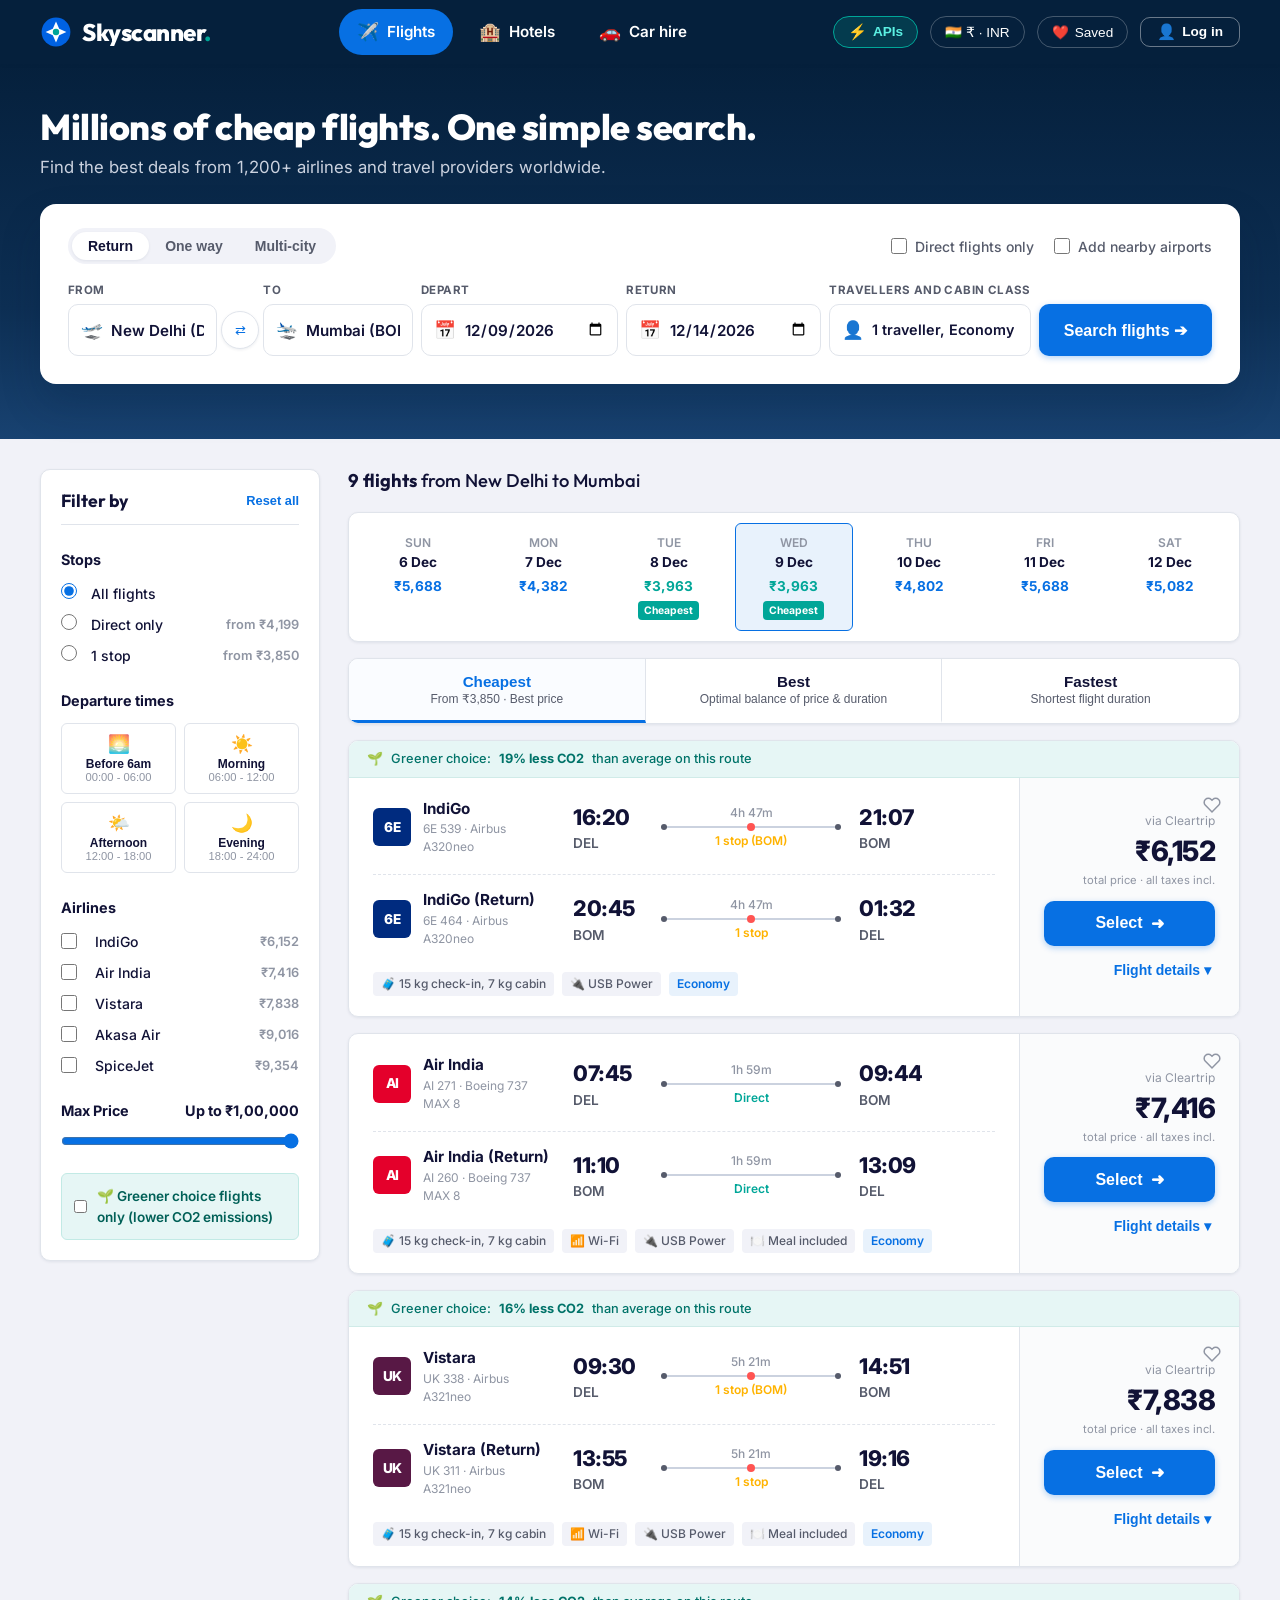
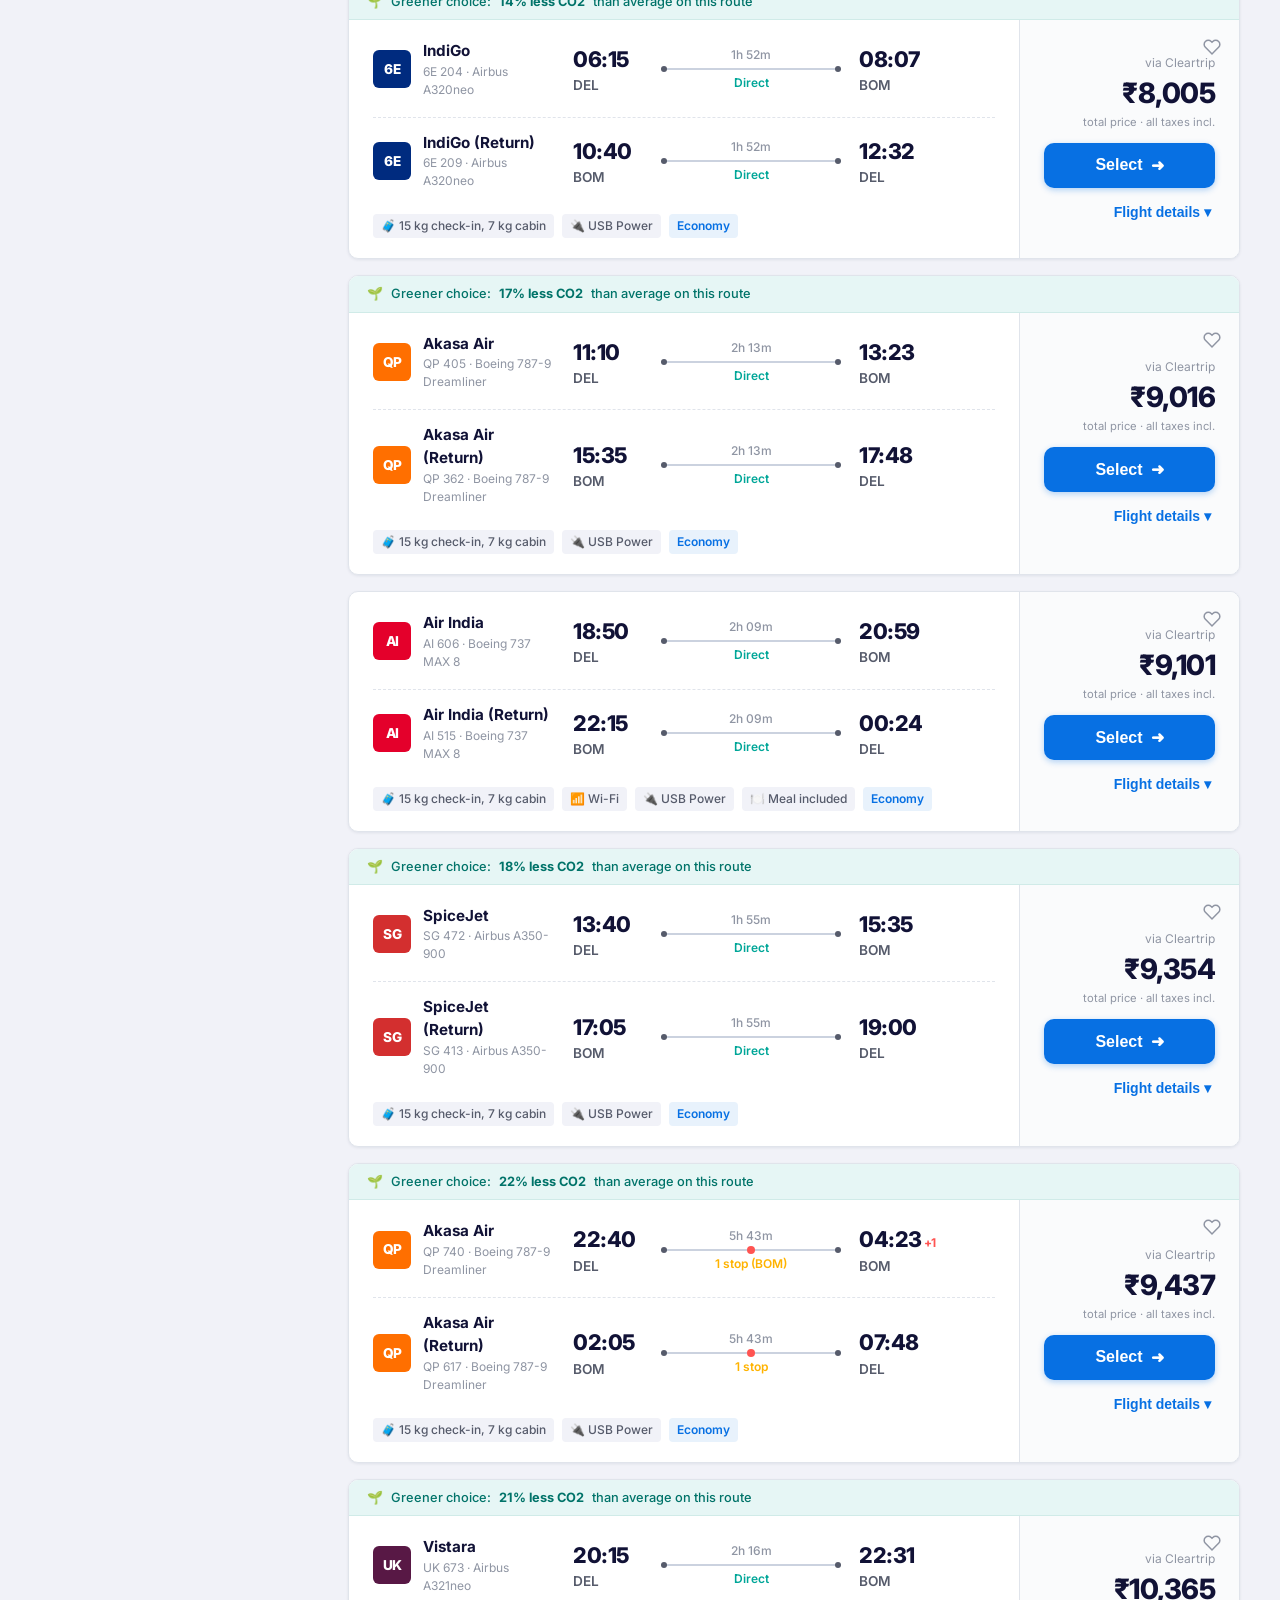
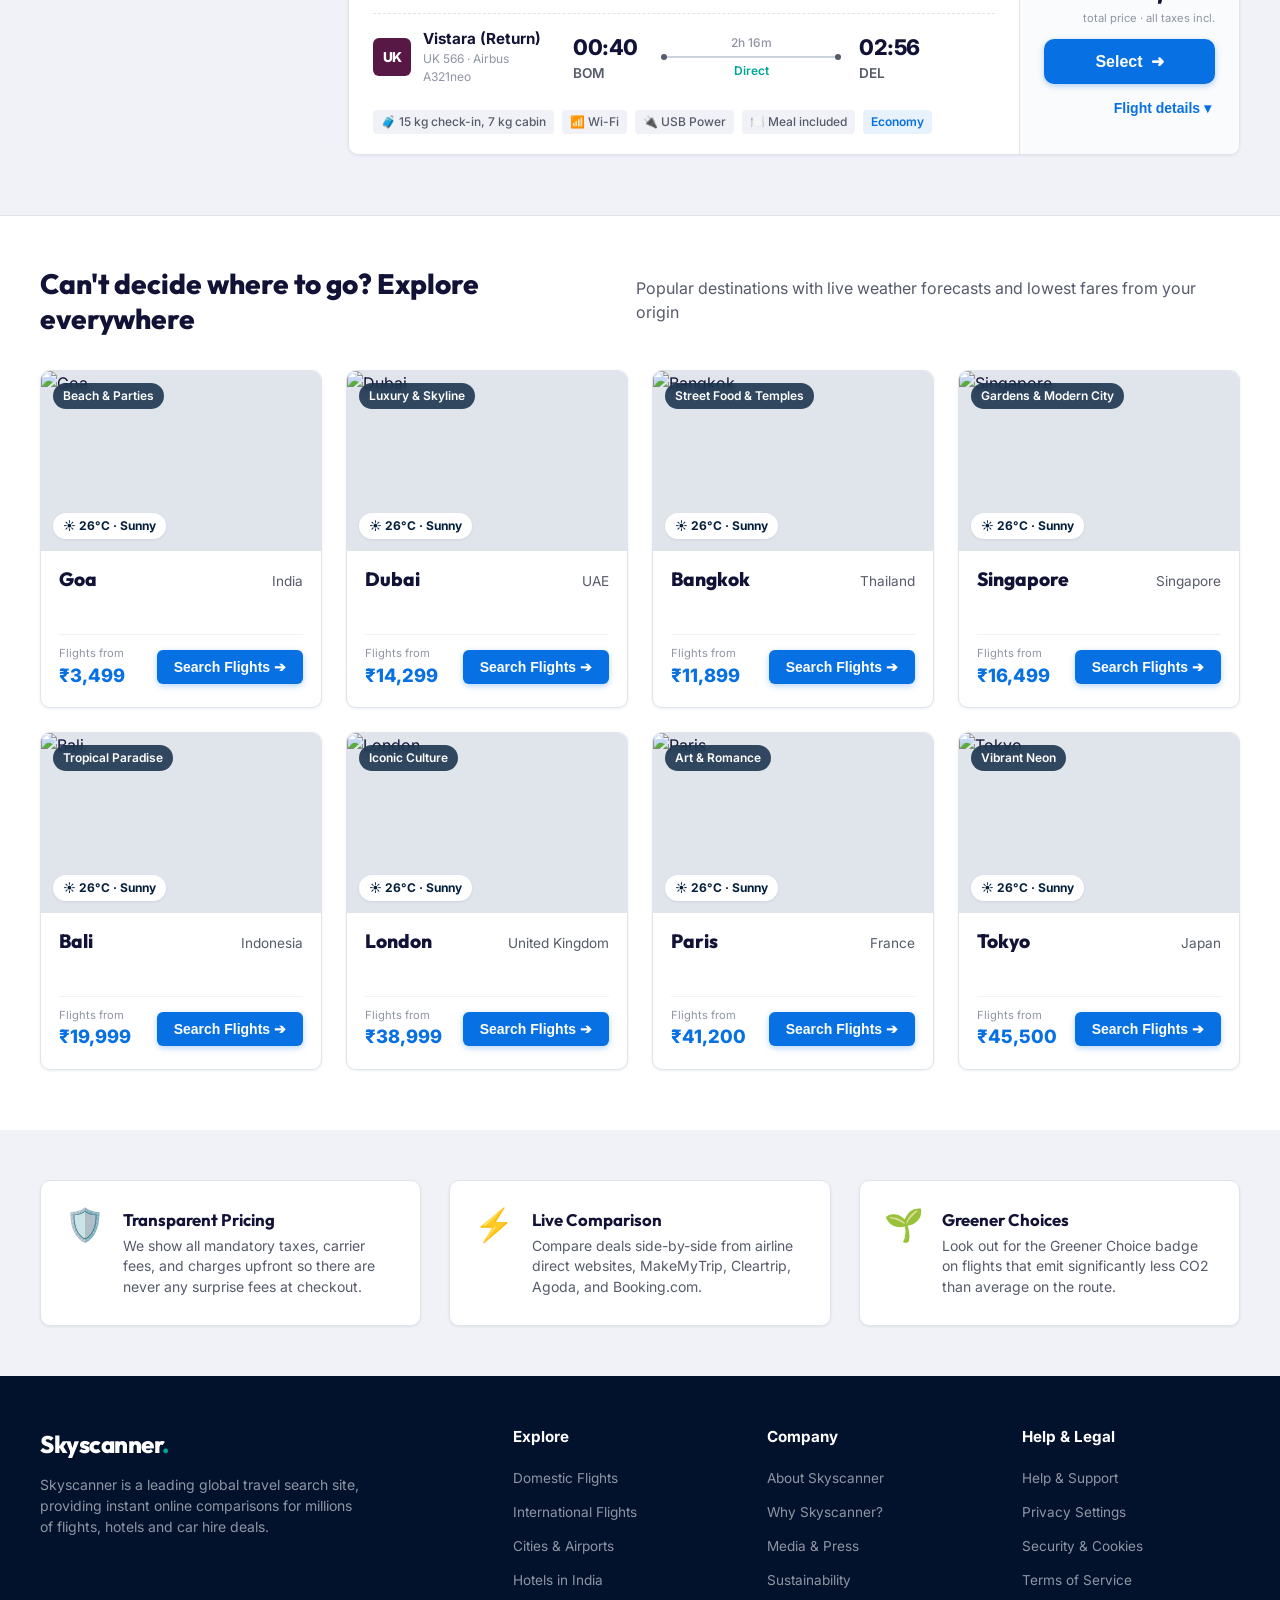
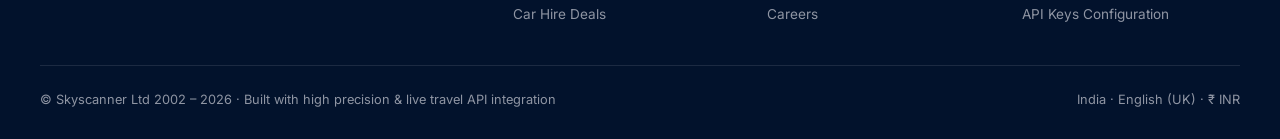
==== index.html @ c53902cb "feat(footer): add interactive Help & Support and information popups for all footer sections" ====
<!doctype html>
<html lang="en-GB" dir="ltr">

<head>
  <meta charset="utf-8" />
  <meta name="viewport" content="width=device-width, initial-scale=1, viewport-fit=cover" />
  <title>Flight Ticket Booking: Cheap Flights &amp; Air Tickets | Skyscanner</title>
  <meta name="description"
    content="Compare cheap flight booking from all major airlines and online travel agents, and find the cheapest air tickets to your favourite destinations." />

  <meta property="og:title" content="Flight Ticket Booking: Cheap Flights &amp; Air Tickets | Skyscanner" />
  <meta property="og:description"
    content="Compare cheap flight booking from all major airlines and online travel agents, and find the cheapest air tickets to your favourite destinations." />
  <meta property="og:type" content="website" />

  <!-- Google Fonts: Inter & Outfit -->
  <link rel="preconnect" href="https://fonts.googleapis.com" />
  <link rel="preconnect" href="https://fonts.gstatic.com" crossorigin />
  <link
    href="https://fonts.googleapis.com/css2?family=Inter:wght@300;400;500;600;700;800&family=Outfit:wght@500;600;700;800&display=swap"
    rel="stylesheet" />

  <!-- Stylesheets -->
  <link rel="stylesheet" href="styles/main.css" />
  <link rel="stylesheet" href="styles/navbar.css" />
  <link rel="stylesheet" href="styles/hero-search.css" />
  <link rel="stylesheet" href="styles/results.css" />
  <link rel="stylesheet" href="styles/filters.css" />
  <link rel="stylesheet" href="styles/hotels-cars.css" />
  <link rel="stylesheet" href="styles/explore.css" />
  <link rel="stylesheet" href="styles/modal.css" />
  <link rel="stylesheet" href="styles/responsive.css" />
</head>

<body>

  <!-- Top Global Loading Bar -->
  <div class="search-loading-bar" id="search-loading-bar"></div>

  <!-- Skyscanner Header / Navigation Bar -->
  <header class="sk-navbar">
    <div class="navbar-container">
      <div class="navbar-top-row">
        <!-- Logo -->
        <a href="#" class="brand-logo-link" id="brand-logo" aria-label="Skyscanner Homepage">
          <svg class="brand-icon-svg" viewBox="0 0 40 40">
            <circle cx="20" cy="20" r="18" fill="#0062E3" />
            <path d="M20 7L24 16L33 20L24 24L20 33L16 24L7 20L16 16Z" fill="#FFFFFF" />
            <circle cx="20" cy="20" r="4" fill="#00A698" />
          </svg>
          <span class="brand-text">Skyscanner<span>.</span></span>
        </a>

        <!-- Main Search Category Tabs -->
        <ul class="nav-tabs-list" role="tablist">
          <li>
            <a href="#flights" class="sk-nav-tab active" data-tab="flights" id="tab-flights" role="tab"
              aria-selected="true">
              <span class="nav-tab-icon">✈️</span>
              <span>Flights</span>
            </a>
          </li>
          <li>
            <a href="#hotels" class="sk-nav-tab" data-tab="hotels" id="tab-hotels" role="tab" aria-selected="false">
              <span class="nav-tab-icon">🏨</span>
              <span>Hotels</span>
            </a>
          </li>
          <li>
            <a href="#cars" class="sk-nav-tab" data-tab="cars" id="tab-cars" role="tab" aria-selected="false">
              <span class="nav-tab-icon">🚗</span>
              <span>Car hire</span>
            </a>
          </li>
        </ul>

        <!-- Right Action Controls -->
        <div class="navbar-actions">
          <!-- Essential Free API Settings Button -->
          <button class="nav-action-btn btn-api-pill" id="btn-api-settings"
            title="Manage Free Travel APIs & Live Flight Keys">
            <span class="api-btn-icon">⚡</span>
            <span class="api-btn-label">APIs</span>
          </button>

          <!-- Currency & Country Selector -->
          <button class="nav-action-btn" id="nav-currency-btn" title="Change country, currency, and language">
            <span class="curr-flag-symbol">🇮🇳 ₹</span>
            <span class="nav-curr-code"> · INR</span>
          </button>

          <!-- Saved Trips / Favourites -->
          <button class="nav-action-btn btn-saved-trips" id="btn-saved-trips" title="View saved flights and trips">
            <span>❤️</span>
            <span class="nav-saved-label">Saved</span>
            <span class="saved-badge" id="saved-count-badge" style="display: none;">0</span>
          </button>

          <!-- Log in -->
          <button class="nav-action-btn btn-nav-login" id="btn-login" title="User Login">
            <span class="nav-login-icon">👤</span>
            <span class="nav-login-label">Log in</span>
          </button>
        </div>
      </div>

      <!-- Mobile Category Navigation Subbar -->
      <nav class="navbar-mobile-subbar" id="navbar-mobile-subbar" aria-label="Mobile Navigation Categories">
        <ul class="nav-tabs-list mobile-tabs-list" role="tablist">
          <li>
            <a href="#flights" class="sk-nav-tab active" data-tab="flights" role="tab" aria-selected="true">
              <span class="nav-tab-icon">✈️</span>
              <span>Flights</span>
            </a>
          </li>
          <li>
            <a href="#hotels" class="sk-nav-tab" data-tab="hotels" role="tab" aria-selected="false">
              <span class="nav-tab-icon">🏨</span>
              <span>Hotels</span>
            </a>
          </li>
          <li>
            <a href="#cars" class="sk-nav-tab" data-tab="cars" role="tab" aria-selected="false">
              <span class="nav-tab-icon">🚗</span>
              <span>Car hire</span>
            </a>
          </li>
        </ul>
      </nav>
    </div>
  </header>

  <!-- Main Hero & Search Banner Section -->
  <section class="hero-banner-section">
    <div class="container">
      <div class="hero-header-content">
        <h1 class="hero-main-title">Millions of cheap flights. One simple search.</h1>
        <p class="hero-sub-title">Find the best deals from 1,200+ airlines and travel providers worldwide.</p>
      </div>

      <!-- Flights Search Widget -->
      <div class="search-widget-card" id="flight-search-container">
        <!-- Search Options Bar -->
        <div class="search-options-bar">
          <div class="trip-type-group" role="radiogroup">
            <button type="button" class="trip-type-btn active" data-trip="roundtrip" id="trip-roundtrip">Return</button>
            <button type="button" class="trip-type-btn" data-trip="oneway" id="trip-oneway">One way</button>
            <button type="button" class="trip-type-btn" data-trip="multicity" id="trip-multicity">Multi-city</button>
          </div>

          <div class="search-checkboxes-group">
            <label class="sk-checkbox-label">
              <input type="checkbox" id="filter-direct-only" />
              <span>Direct flights only</span>
            </label>
            <label class="sk-checkbox-label">
              <input type="checkbox" id="filter-nearby-airports" />
              <span>Add nearby airports</span>
            </label>
          </div>
        </div>

        <!-- Flight Search Form -->
        <form id="flight-search-form">
          <div class="search-inputs-grid">
            <!-- Origin Airport -->
            <div class="search-field-wrapper field-origin">
              <label class="field-label" for="flight-origin-input">From</label>
              <div class="field-input-box">
                <span class="field-icon">🛫</span>
                <input type="text" class="field-text-input" id="flight-origin-input"
                  placeholder="Country, city or airport" autocomplete="off" required />
              </div>
              <div class="autocomplete-dropdown" id="flight-origin-dropdown"></div>
            </div>

            <!-- Swap Airports Button -->
            <button type="button" class="btn-swap-airports" id="btn-swap-airports" title="Swap origin and destination" aria-label="Swap origin and destination">
              ⇄
            </button>

            <!-- Destination Airport -->
            <div class="search-field-wrapper field-dest">
              <label class="field-label" for="flight-dest-input">To</label>
              <div class="field-input-box">
                <span class="field-icon">🛬</span>
                <input type="text" class="field-text-input" id="flight-dest-input"
                  placeholder="Country, city or airport" autocomplete="off" required />
              </div>
              <div class="autocomplete-dropdown" id="flight-dest-dropdown"></div>
            </div>

            <!-- Depart Date -->
            <div class="search-field-wrapper field-depart">
              <label class="field-label" for="flight-depart-date">Depart</label>
              <div class="field-input-box">
                <span class="field-icon">📅</span>
                <input type="date" class="field-text-input" id="flight-depart-date" required />
              </div>
            </div>

            <!-- Return Date -->
            <div class="search-field-wrapper field-return" id="return-date-container">
              <label class="field-label" for="flight-return-date">Return</label>
              <div class="field-input-box">
                <span class="field-icon">📅</span>
                <input type="date" class="field-text-input" id="flight-return-date" />
              </div>
            </div>

            <!-- Travellers & Cabin Class -->
            <div class="search-field-wrapper field-travellers">
              <label class="field-label">Travellers and cabin class</label>
              <div class="field-input-box travellers-trigger-box" id="travellers-trigger">
                <span class="field-icon">👤</span>
                <span class="travellers-summary-text" id="travellers-summary">1 adult, Economy</span>
              </div>

              <!-- Travellers Backdrop for Mobile -->
              <div class="travellers-backdrop" id="travellers-backdrop"></div>

              <!-- Travellers Popover Dropdown -->
              <div class="travellers-popover" id="travellers-popover">
                <div class="popover-stepper-row">
                  <div class="stepper-label-col">
                    <span class="stepper-title">Adults</span>
                    <span class="stepper-subtitle">16+ years</span>
                  </div>
                  <div class="stepper-controls">
                    <button type="button" class="btn-stepper" id="btn-adults-minus">-</button>
                    <span class="stepper-value" id="adults-count">1</span>
                    <button type="button" class="btn-stepper" id="btn-adults-plus">+</button>
                  </div>
                </div>

                <div class="popover-stepper-row">
                  <div class="stepper-label-col">
                    <span class="stepper-title">Children</span>
                    <span class="stepper-subtitle">0 to 15 years</span>
                  </div>
                  <div class="stepper-controls">
                    <button type="button" class="btn-stepper" id="btn-children-minus">-</button>
                    <span class="stepper-value" id="children-count">0</span>
                    <button type="button" class="btn-stepper" id="btn-children-plus">+</button>
                  </div>
                </div>

                <div class="popover-cabin-classes">
                  <div class="cabin-classes-title">Cabin Class</div>
                  <div class="cabin-class-pills-list">
                    <div class="cabin-class-pill active" data-class="Economy">Economy</div>
                    <div class="cabin-class-pill" data-class="Premium Economy">Prem Economy</div>
                    <div class="cabin-class-pill" data-class="Business">Business</div>
                    <div class="cabin-class-pill" data-class="First Class">First Class</div>
                  </div>
                </div>

                <button type="button" class="btn btn-primary btn-sm" id="btn-done-travellers"
                  style="width: 100%;">Done</button>
              </div>
            </div>

            <!-- Primary Search Button -->
            <button type="submit" class="btn btn-primary btn-search-flights" id="btn-search-flights">
              Search flights ➔
            </button>
          </div>
        </form>
      </div>
    </div>
  </section>

  <!-- FLIGHTS TAB VIEW -->
  <main id="flights-tab-view" class="results-section">
    <div class="container">
      <div class="results-layout-grid">

        <!-- Mobile Filters Backdrop Overlay -->
        <div class="filters-backdrop" id="filters-backdrop"></div>

        <!-- Left Filter Sidebar / Mobile Drawer -->
        <aside class="filters-sidebar" id="filters-sidebar">
          <div class="filters-header-row">
            <h3 class="filters-main-title">Filter by</h3>
            <div class="filters-header-actions">
              <button type="button" class="btn-clear-filters" id="btn-clear-filters">Reset all</button>
              <button type="button" class="btn-close-filters-mobile" id="btn-close-filters-mobile" aria-label="Close filters">✕</button>
            </div>
          </div>

          <!-- Stops Filter -->
          <div class="filter-group">
            <div class="filter-group-title">Stops</div>
            <div class="filter-options-list">
              <label class="filter-radio-label">
                <div>
                  <input type="radio" name="filter-stops" value="all" checked />
                  <span>All flights</span>
                </div>
              </label>
              <label class="filter-radio-label">
                <div>
                  <input type="radio" name="filter-stops" value="direct" />
                  <span>Direct only</span>
                </div>
                <span class="filter-price-from" id="filter-direct-min-price">from ₹4,199</span>
              </label>
              <label class="filter-radio-label">
                <div>
                  <input type="radio" name="filter-stops" value="1stop" />
                  <span>1 stop</span>
                </div>
                <span class="filter-price-from">from ₹3,850</span>
              </label>
            </div>
          </div>

          <!-- Departure Times Filter -->
          <div class="filter-group">
            <div class="filter-group-title">Departure times</div>
            <div class="time-slots-grid">
              <button type="button" class="time-slot-btn" data-slot="early">
                <span class="slot-icon">🌅</span>
                <span class="slot-label">Before 6am</span>
                <span class="slot-time">00:00 - 06:00</span>
              </button>
              <button type="button" class="time-slot-btn" data-slot="morning">
                <span class="slot-icon">☀️</span>
                <span class="slot-label">Morning</span>
                <span class="slot-time">06:00 - 12:00</span>
              </button>
              <button type="button" class="time-slot-btn" data-slot="afternoon">
                <span class="slot-icon">🌤️</span>
                <span class="slot-label">Afternoon</span>
                <span class="slot-time">12:00 - 18:00</span>
              </button>
              <button type="button" class="time-slot-btn" data-slot="evening">
                <span class="slot-icon">🌙</span>
                <span class="slot-label">Evening</span>
                <span class="slot-time">18:00 - 24:00</span>
              </button>
            </div>
          </div>

          <!-- Airlines Filter -->
          <div class="filter-group">
            <div class="filter-group-title">Airlines</div>
            <div class="filter-options-list" id="airline-filters-list">
              <!-- Dynamically populated -->
            </div>
          </div>

          <!-- Price Range Slider Filter -->
          <div class="filter-group">
            <div class="filter-group-title">
              <span>Max Price</span>
              <span id="price-slider-display">Up to ₹1,00,000</span>
            </div>
            <div class="slider-container">
              <input type="range" class="sk-slider" id="price-range-slider" min="2000" max="100000" step="500"
                value="100000" />
            </div>
          </div>

          <!-- Greener Flights Toggle -->
          <div class="filter-group">
            <div class="eco-filter-card">
              <label>
                <input type="checkbox" id="filter-greener" />
                <span>🌱 Greener choice flights only (lower CO2 emissions)</span>
              </label>
            </div>
          </div>

          <!-- Mobile Drawer Apply Footer -->
          <div class="filters-mobile-footer">
            <button type="button" class="btn btn-primary btn-apply-filters-mobile" id="btn-apply-filters-mobile">Apply Filters</button>
          </div>
        </aside>

        <!-- Right Results Column -->
        <section class="results-main-col">
          <!-- Count, Sector Title & Mobile Filter Trigger -->
          <div class="results-summary-row">
            <h2 class="results-count-title" id="results-count-title">Loading flights...</h2>
            <button type="button" class="btn-mobile-filters-trigger" id="btn-mobile-filters" aria-label="Open filter options">
              <span class="filter-trigger-icon">🎛️</span>
              <span>Filters</span>
              <span class="active-filter-badge" id="active-filter-badge" style="display: none;">0</span>
            </button>
          </div>

          <!-- 7-Day Price Calendar Scrubber Bar -->
          <div class="price-calendar-strip" id="price-calendar-strip">
            <!-- Dynamically populated -->
          </div>

          <!-- Sort Tabs Bar -->
          <div class="sort-tabs-bar" role="tablist">
            <button type="button" class="sort-tab-btn active" data-sort="cheapest" id="sort-cheapest">
              <span class="sort-title">Cheapest</span>
              <span class="sort-subtitle">From ₹3,850 · Best price</span>
            </button>
            <button type="button" class="sort-tab-btn" data-sort="best" id="sort-best">
              <span class="sort-title">Best</span>
              <span class="sort-subtitle">Optimal balance of price & duration</span>
            </button>
            <button type="button" class="sort-tab-btn" data-sort="fastest" id="sort-fastest">
              <span class="sort-title">Fastest</span>
              <span class="sort-subtitle">Shortest flight duration</span>
            </button>
          </div>

          <!-- Flight Results List -->
          <div class="flight-results-list" id="flight-results-list">
            <!-- Flight cards rendered by JS -->
          </div>
        </section>

      </div>
    </div>
  </main>

  <!-- HOTELS TAB VIEW (Hidden by default) -->
  <section id="hotels-tab-view" class="hotels-view-container container" style="display: none;">
    <div id="hotels-results-container">
      <!-- Populated by JS -->
    </div>
  </section>

  <!-- CAR HIRE TAB VIEW (Hidden by default) -->
  <section id="cars-tab-view" class="cars-view-container container" style="display: none;">
    <div id="cars-results-container">
      <!-- Populated by JS -->
    </div>
  </section>

  <!-- "Explore Everywhere" / Popular Destinations Section -->
  <section class="explore-section" id="explore-section">
    <div class="container">
      <div class="explore-header-row">
        <h2 class="explore-title">Can't decide where to go? Explore everywhere</h2>
        <p class="explore-subtitle">Popular destinations with live weather forecasts and lowest fares from your origin
        </p>
      </div>
      <div class="explore-destinations-grid" id="explore-destinations-grid">
        <!-- Rendered with live Open-Meteo weather by JS -->
      </div>
    </div>
  </section>

  <!-- Trust Badges & Features Section -->
  <section class="features-section">
    <div class="container">
      <div class="features-grid">
        <div class="feature-box">
          <div class="feature-icon-wrapper">🛡️</div>
          <div class="feature-content">
            <h4>Transparent Pricing</h4>
            <p>We show all mandatory taxes, carrier fees, and charges upfront so there are never any surprise fees at
              checkout.</p>
          </div>
        </div>
        <div class="feature-box">
          <div class="feature-icon-wrapper">⚡</div>
          <div class="feature-content">
            <h4>Live Comparison</h4>
            <p>Compare deals side-by-side from airline direct websites, MakeMyTrip, Cleartrip, Agoda, and Booking.com.
            </p>
          </div>
        </div>
        <div class="feature-box">
          <div class="feature-icon-wrapper">🌱</div>
          <div class="feature-content">
            <h4>Greener Choices</h4>
            <p>Look out for the Greener Choice badge on flights that emit significantly less CO2 than average on the
              route.</p>
          </div>
        </div>
      </div>
    </div>
  </section>

  <!-- Site Footer -->
  <footer class="sk-footer">
    <div class="container">
      <div class="footer-top-grid">
        <div class="footer-brand-col">
          <div class="brand-text">Skyscanner<span>.</span></div>
          <p>Skyscanner is a leading global travel search site, providing instant online comparisons for millions of
            flights, hotels and car hire deals.</p>
        </div>
        <div>
          <div class="footer-col-title">Explore</div>
          <ul class="footer-links-list">
            <li><a href="#" class="footer-info-link" data-topic="domestic-flights">Domestic Flights</a></li>
            <li><a href="#" class="footer-info-link" data-topic="international-flights">International Flights</a></li>
            <li><a href="#" class="footer-info-link" data-topic="cities-airports">Cities &amp; Airports</a></li>
            <li><a href="#" class="footer-info-link" data-topic="hotels-india" id="footer-hotels-link">Hotels in India</a></li>
            <li><a href="#" class="footer-info-link" data-topic="car-hire-deals" id="footer-cars-link">Car Hire Deals</a></li>
          </ul>
        </div>
        <div>
          <div class="footer-col-title">Company</div>
          <ul class="footer-links-list">
            <li><a href="#" class="footer-info-link" data-topic="about">About Skyscanner</a></li>
            <li><a href="#" class="footer-info-link" data-topic="why-skyscanner">Why Skyscanner?</a></li>
            <li><a href="#" class="footer-info-link" data-topic="media-press">Media &amp; Press</a></li>
            <li><a href="#" class="footer-info-link" data-topic="sustainability">Sustainability</a></li>
            <li><a href="#" class="footer-info-link" data-topic="careers">Careers</a></li>
          </ul>
        </div>
        <div>
          <div class="footer-col-title">Help &amp; Legal</div>
          <ul class="footer-links-list">
            <li><a href="#" class="footer-info-link" data-topic="help-support">Help &amp; Support</a></li>
            <li><a href="#" class="footer-info-link" data-topic="privacy-settings">Privacy Settings</a></li>
            <li><a href="#" class="footer-info-link" data-topic="security-cookies">Security &amp; Cookies</a></li>
            <li><a href="#" class="footer-info-link" data-topic="terms-of-service">Terms of Service</a></li>
            <li><a href="#" id="footer-api-link">API Keys Configuration</a></li>
          </ul>
        </div>
      </div>

      <div class="footer-bottom-row">
        <div>© Skyscanner Ltd 2002 – 2026 · Built with high precision &amp; live travel API integration</div>
        <div>India · English (UK) · ₹ INR</div>
      </div>
    </div>
  </footer>

  <!-- MODAL 1: Booking & Deal Modal -->
  <div class="sk-modal-overlay" id="booking-modal" role="dialog" aria-modal="true">
    <div class="sk-modal-box">
      <div class="modal-header-bar">
        <h2 class="modal-title" id="booking-modal-title">Select Travel Provider &amp; Book</h2>
        <button type="button" class="btn-modal-close" id="btn-close-booking-modal" aria-label="Close modal">×</button>
      </div>
      <div class="modal-scroll-body" id="booking-modal-body">
        <!-- Rendered dynamically by JS -->
      </div>
    </div>
  </div>

  <!-- MODAL 4: Hotel Reservation & Room Selection Modal -->
  <div class="sk-modal-overlay" id="hotel-booking-modal" role="dialog" aria-modal="true">
    <div class="sk-modal-box" style="max-width: 720px;">
      <div class="modal-header-bar">
        <h2 class="modal-title" id="hotel-modal-title">Select Room &amp; Book Hotel</h2>
        <button type="button" class="btn-modal-close" id="btn-close-hotel-modal" aria-label="Close hotel modal">×</button>
      </div>
      <div class="modal-scroll-body" id="hotel-modal-body">
        <!-- Rendered dynamically by JS -->
      </div>
    </div>
  </div>

  <!-- MODAL 5: Car Rental & Protection Modal -->
  <div class="sk-modal-overlay" id="car-booking-modal" role="dialog" aria-modal="true">
    <div class="sk-modal-box" style="max-width: 720px;">
      <div class="modal-header-bar">
        <h2 class="modal-title" id="car-modal-title">Select Protection &amp; Reserve Car</h2>
        <button type="button" class="btn-modal-close" id="btn-close-car-modal" aria-label="Close car modal">×</button>
      </div>
      <div class="modal-scroll-body" id="car-modal-body">
        <!-- Rendered dynamically by JS -->
      </div>
    </div>
  </div>

  <!-- MODAL 2: Currency & Country Switcher -->
  <div class="sk-modal-overlay" id="currency-modal" role="dialog" aria-modal="true">
    <div class="sk-modal-box">
      <div class="modal-header-bar">
        <h2 class="modal-title">Regional Settings &amp; Currency</h2>
        <button type="button" class="btn-modal-close" id="btn-close-currency-modal" aria-label="Close modal">×</button>
      </div>
      <div class="modal-scroll-body">
        <p class="modal-subtext">Prices will be converted in real-time using live free currency exchange rates.</p>
        <div class="currency-options-grid" id="currency-options-list">
          <!-- Populated by JS -->
        </div>
      </div>
    </div>
  </div>

  <!-- MODAL 3: Essential Free Travel APIs & Key Manager -->
  <div class="sk-modal-overlay" id="api-settings-modal" role="dialog" aria-modal="true">
    <div class="sk-modal-box" style="max-width: 760px;">
      <div class="modal-header-bar">
        <h2 class="modal-title">Essential Free Travel APIs &amp; Integrations</h2>
        <button type="button" class="btn-modal-close" id="btn-close-api-modal"
          onclick="document.getElementById('api-settings-modal').classList.remove('active')"
          aria-label="Close modal">×</button>
      </div>
      <div class="modal-scroll-body" id="api-settings-body">
        <!-- Populated by JS -->
      </div>
    </div>
  </div>

  <!-- MODAL 6: Footer Information & Help Center Modal -->
  <div class="sk-modal-overlay" id="info-modal" role="dialog" aria-modal="true">
    <div class="sk-modal-box" style="max-width: 820px;">
      <div class="modal-header-bar">
        <h2 class="modal-title" id="info-modal-title">Help &amp; Support Centre</h2>
        <button type="button" class="btn-modal-close" id="btn-close-info-modal" aria-label="Close modal">×</button>
      </div>
      <div class="modal-scroll-body" id="info-modal-body">
        <!-- Rendered dynamically by JS -->
      </div>
    </div>
  </div>

  <!-- FLIGHT SEARCH LOADING SCREEN OVERLAY -->
  <div class="flight-search-loading-overlay" id="flight-search-loading-overlay" aria-live="polite" role="dialog"
    aria-modal="true" aria-label="Searching flights">
    <div class="loading-screen-card">

      <!-- Top Route Display with Pulsing Radar -->
      <div class="loading-route-display">
        <div class="loading-airport origin">
          <div class="airport-pulse-ring"></div>
          <span class="loading-airport-code" id="load-origin-code">DEL</span>
          <span class="loading-airport-city" id="load-origin-city">New Delhi</span>
        </div>

        <div class="loading-flight-path">
          <div class="flight-path-line">
            <div class="flight-path-trail" id="load-path-trail"></div>
          </div>
          <div class="loading-plane-icon" id="loading-plane-icon">
            <svg viewBox="0 0 24 24" fill="currentColor">
              <path
                d="M21 16v-2l-8-5V3.5c0-.83-.67-1.5-1.5-1.5S10 2.67 10 3.5V9l-8 5v2l8-2.5V19l-2 1.5V22l3.5-1 3.5 1v-1.5L13 19v-5.5l8 2.5z" />
            </svg>
          </div>
        </div>

        <div class="loading-airport destination">
          <div class="airport-pulse-ring"></div>
          <span class="loading-airport-code" id="load-dest-code">BOM</span>
          <span class="loading-airport-city" id="load-dest-city">Mumbai</span>
        </div>
      </div>

      <!-- Trip Info Pill -->
      <div class="loading-trip-info">
        <span>📅 <strong id="load-date-text">Selected Dates</strong></span>
        <span class="trip-info-sep">•</span>
        <span>👤 <strong id="load-travellers-text">1 traveller, Economy</strong></span>
      </div>

      <!-- Animated Progress Track -->
      <div class="loading-progress-wrapper">
        <div class="loading-progress-track">
          <div class="loading-progress-fill" id="load-progress-bar"></div>
        </div>
        <div class="loading-progress-meta">
          <span class="loading-status-text" id="load-status-text">Searching 1,200+ airlines &amp; travel sites...</span>
          <span class="loading-percent-number" id="load-percent-text">15%</span>
        </div>
      </div>

      <!-- Live Airline Partners Ticker -->
      <div class="loading-partners-ticker">
        <span class="ticker-label">Scanning live fares from</span>
        <div class="ticker-badges-list">
          <span class="partner-badge">IndiGo</span>
          <span class="partner-badge">Air India</span>
          <span class="partner-badge">Vistara</span>
          <span class="partner-badge">Emirates</span>
          <span class="partner-badge">Akasa Air</span>
          <span class="partner-badge">SpiceJet</span>
        </div>
      </div>

    </div>
  </div>

  <!-- Main JavaScript Application Modules -->
  <script type="module" src="js/app.js"></script>
</body>

</html>
---- styles/main.css ----
/* ========================================================
   SKYSCANNER DESIGN SYSTEM - MAIN CORE STYLES
   ======================================================== */

@import url('https://fonts.googleapis.com/css2?family=Inter:wght@300;400;500;600;700;800&family=Outfit:wght@500;600;700;800&display=swap');

:root {
  /* Brand Colors */
  --sk-navy-deep: #02122c;
  --sk-navy-main: #05203C;
  --sk-navy-light: #0d2f54;
  --sk-blue-primary: #0770E3;
  --sk-blue-hover: #0056b3;
  --sk-blue-light: #e8f2fc;
  --sk-coral-deal: #FF5452;
  --sk-green-eco: #00A698;
  --sk-green-light: #e6f6f5;
  --sk-yellow-warning: #FFB300;

  /* Neutral Surface Palette */
  --sk-bg-body: #F1F2F8;
  --sk-card-bg: #FFFFFF;
  --sk-card-hover: #FAFBFC;
  --sk-border-subtle: #E0E4EB;
  --sk-border-focus: #0770E3;
  --sk-text-primary: #111236;
  --sk-text-secondary: #565B6B;
  --sk-text-muted: #8F95A3;
  --sk-text-white: #FFFFFF;

  /* Shadows */
  --shadow-sm: 0 1px 3px rgba(5, 32, 60, 0.08);
  --shadow-md: 0 4px 12px rgba(5, 32, 60, 0.08), 0 1px 3px rgba(5, 32, 60, 0.04);
  --shadow-lg: 0 10px 25px rgba(5, 32, 60, 0.12), 0 4px 10px rgba(5, 32, 60, 0.06);
  --shadow-xl: 0 20px 40px rgba(5, 32, 60, 0.2);

  /* Radius */
  --radius-sm: 6px;
  --radius-md: 10px;
  --radius-lg: 16px;
  --radius-full: 9999px;

  /* Transitions */
  --transition-fast: 0.15s ease;
  --transition-normal: 0.25s cubic-bezier(0.16, 1, 0.3, 1);
}

/* Reset */
*, *::before, *::after {
  box-sizing: border-box;
  margin: 0;
  padding: 0;
}

html {
  font-size: 16px;
  scroll-behavior: smooth;
  overflow-x: hidden;
  width: 100%;
}

body {
  font-family: 'Inter', -apple-system, BlinkMacSystemFont, "Segoe UI", Roboto, sans-serif;
  background-color: var(--sk-bg-body);
  color: var(--sk-text-primary);
  line-height: 1.5;
  min-height: 100vh;
  width: 100%;
  overflow-x: hidden;
  -webkit-font-smoothing: antialiased;
}

img, svg, video {
  max-width: 100%;
  height: auto;
}

/* Typography Headings */
h1, h2, h3, h4, h5, h6 {
  font-family: 'Outfit', 'Inter', sans-serif;
  color: var(--sk-text-primary);
  font-weight: 700;
  line-height: 1.25;
}

a {
  color: var(--sk-blue-primary);
  text-decoration: none;
  transition: color var(--transition-fast);
}

a:hover {
  text-decoration: underline;
}

/* Button Component System */
.btn {
  display: inline-flex;
  align-items: center;
  justify-content: center;
  gap: 8px;
  padding: 12px 24px;
  font-size: 1rem;
  font-weight: 600;
  border-radius: var(--radius-md);
  border: 1px solid transparent;
  cursor: pointer;
  transition: all var(--transition-fast);
  text-align: center;
  user-select: none;
}

.btn-primary {
  background-color: var(--sk-blue-primary);
  color: #fff;
  box-shadow: 0 2px 6px rgba(7, 112, 227, 0.3);
}

.btn-primary:hover {
  background-color: var(--sk-blue-hover);
  box-shadow: 0 4px 12px rgba(7, 112, 227, 0.4);
  transform: translateY(-1px);
}

.btn-primary:active {
  transform: translateY(0);
}

.btn-secondary {
  background-color: #fff;
  color: var(--sk-navy-main);
  border: 1px solid var(--sk-border-subtle);
}

.btn-secondary:hover {
  background-color: #F8F9FC;
  border-color: #CBD2DF;
}

.btn-sm {
  padding: 8px 16px;
  font-size: 0.875rem;
  border-radius: var(--radius-sm);
}

.btn-lg {
  padding: 16px 32px;
  font-size: 1.125rem;
  border-radius: var(--radius-md);
}

.btn-text-link {
  background: none;
  border: none;
  color: var(--sk-blue-primary);
  font-weight: 600;
  font-size: 0.875rem;
  cursor: pointer;
  padding: 4px;
}

.btn-text-link:hover {
  text-decoration: underline;
}

/* Input & Select Controls */
.sk-input, .sk-select {
  width: 100%;
  padding: 12px 16px;
  font-size: 0.95rem;
  font-family: inherit;
  color: var(--sk-text-primary);
  background-color: #fff;
  border: 1.5px solid var(--sk-border-subtle);
  border-radius: var(--radius-sm);
  transition: border-color var(--transition-fast), box-shadow var(--transition-fast);
  outline: none;
}

.sk-input:focus, .sk-select:focus {
  border-color: var(--sk-border-focus);
  box-shadow: 0 0 0 3px rgba(7, 112, 227, 0.15);
}

/* Badge Tags */
.badge {
  display: inline-flex;
  align-items: center;
  padding: 4px 10px;
  font-size: 0.75rem;
  font-weight: 600;
  border-radius: var(--radius-full);
}

.badge-eco {
  background-color: var(--sk-green-light);
  color: var(--sk-green-eco);
}

.badge-deal {
  background-color: #FFF0F0;
  color: var(--sk-coral-deal);
}

.badge-direct {
  background-color: #E6F4EA;
  color: #137333;
}

/* Utilities */
.text-success { color: var(--sk-green-eco) !important; }
.text-warning { color: var(--sk-yellow-warning) !important; }
.text-danger { color: var(--sk-coral-deal) !important; }
.text-primary { color: var(--sk-blue-primary) !important; }

/* Main Container */
.container {
  max-width: 1240px;
  margin: 0 auto;
  padding: 0 20px;
}

/* Global Loading Bar */
.search-loading-bar {
  display: none;
  position: fixed;
  top: 0;
  left: 0;
  width: 100%;
  height: 4px;
  background: linear-gradient(90deg, #0770E3 0%, #00A698 50%, #FF5452 100%);
  background-size: 200% 100%;
  animation: loadingAnim 1.2s infinite ease-in-out;
  z-index: 9999;
}

@keyframes loadingAnim {
  0% { background-position: 100% 0; }
  100% { background-position: -100% 0; }
}
---- styles/navbar.css ----
/* ========================================================
   SKYSCANNER NAVBAR STYLES
   ======================================================== */

.sk-navbar {
  background-color: var(--sk-navy-main);
  color: var(--sk-text-white);
  padding: 0;
  position: relative;
  z-index: 100;
  box-shadow: var(--shadow-sm);
}

.navbar-container {
  max-width: 1240px;
  margin: 0 auto;
  padding: 0 20px;
}

.navbar-top-row {
  display: flex;
  align-items: center;
  justify-content: space-between;
  height: 64px;
}

/* Brand Logo */
.brand-logo-link {
  display: flex;
  align-items: center;
  gap: 10px;
  text-decoration: none;
  color: #fff;
}

.brand-icon-svg {
  width: 32px;
  height: 32px;
  fill: #0062E3;
}

.brand-text {
  font-family: 'Outfit', sans-serif;
  font-size: 1.5rem;
  font-weight: 800;
  letter-spacing: -0.5px;
  color: #fff;
}

.brand-text span {
  color: #00A698;
}

/* Navigation Tabs (Flights, Hotels, Car hire) */
.nav-tabs-list {
  display: flex;
  align-items: center;
  gap: 8px;
  list-style: none;
}

.sk-nav-tab {
  display: flex;
  align-items: center;
  gap: 8px;
  padding: 10px 18px;
  border-radius: var(--radius-full);
  color: #FFFFFF;
  text-decoration: none;
  font-weight: 600;
  font-size: 0.95rem;
  transition: all var(--transition-fast);
  cursor: pointer;
}

.sk-nav-tab:hover {
  background-color: rgba(255, 255, 255, 0.12);
  text-decoration: none;
}

.sk-nav-tab.active {
  background-color: var(--sk-blue-primary);
  color: #fff;
}

.nav-tab-icon {
  font-size: 1.1rem;
}

/* Right Nav Controls */
.navbar-actions {
  display: flex;
  align-items: center;
  gap: 12px;
}

.nav-action-btn {
  background: transparent;
  border: 1px solid rgba(255, 255, 255, 0.25);
  color: #fff;
  padding: 7px 14px;
  border-radius: var(--radius-full);
  font-size: 0.85rem;
  font-weight: 500;
  display: inline-flex;
  align-items: center;
  gap: 6px;
  cursor: pointer;
  transition: all var(--transition-fast);
}

.nav-action-btn:hover {
  background-color: rgba(255, 255, 255, 0.1);
  border-color: rgba(255, 255, 255, 0.5);
}

.btn-api-pill {
  background: rgba(0, 166, 152, 0.2);
  border-color: var(--sk-green-eco);
  color: #5cf1e3;
  font-weight: 600;
}

.btn-api-pill:hover {
  background: rgba(0, 166, 152, 0.35);
}

.saved-badge {
  background-color: var(--sk-coral-deal);
  color: #fff;
  font-size: 0.7rem;
  font-weight: 700;
  padding: 2px 6px;
  border-radius: var(--radius-full);
  margin-left: 2px;
}

.btn-nav-login {
  background-color: transparent;
  color: #fff;
  border: 1.5px solid rgba(255, 255, 255, 0.4);
  font-weight: 600;
  border-radius: var(--radius-md);
  padding: 6px 16px;
}

.btn-nav-login:hover {
  background-color: #fff;
  color: var(--sk-navy-main);
}

.api-btn-icon, .nav-login-icon {
  font-size: 0.95rem;
  line-height: 1;
}

/* Mobile Category Navigation Subbar */
.navbar-mobile-subbar {
  display: none;
  background-color: var(--sk-navy-deep);
  border-top: 1px solid rgba(255, 255, 255, 0.08);
  padding: 8px 0;
  width: 100%;
}

.mobile-tabs-list {
  display: flex;
  align-items: center;
  justify-content: space-around;
  list-style: none;
  padding: 0 4px;
  gap: 8px;
  width: 100%;
}

.mobile-tabs-list li {
  flex: 1;
}

.mobile-tabs-list .sk-nav-tab {
  justify-content: center;
  width: 100%;
  padding: 8px 10px;
  font-size: 0.88rem;
  border-radius: var(--radius-full);
}
---- styles/hero-search.css ----
/* ========================================================
   SKYSCANNER HERO & SEARCH CARD STYLES
   ======================================================== */

.hero-banner-section {
  background: linear-gradient(180deg, var(--sk-navy-main) 0%, var(--sk-navy-light) 65%, #184271 100%);
  padding: 40px 0 55px;
  position: relative;
  color: #fff;
}

.hero-header-content {
  margin-bottom: 24px;
}

.hero-main-title {
  font-size: 2.25rem;
  font-weight: 800;
  color: #fff;
  letter-spacing: -0.5px;
  margin-bottom: 6px;
}

.hero-sub-title {
  font-size: 1.05rem;
  color: #CBD2DF;
  font-weight: 400;
}

/* The Search Widget Card */
.search-widget-card {
  background-color: var(--sk-card-bg);
  border-radius: var(--radius-lg);
  box-shadow: var(--shadow-xl);
  padding: 24px 28px 28px;
  color: var(--sk-text-primary);
  position: relative;
}

/* Search Controls Top Bar */
.search-options-bar {
  display: flex;
  align-items: center;
  justify-content: space-between;
  flex-wrap: wrap;
  gap: 16px;
  margin-bottom: 20px;
}

.trip-type-group {
  display: flex;
  align-items: center;
  background-color: #F1F2F8;
  padding: 4px;
  border-radius: var(--radius-full);
}

.trip-type-btn {
  background: transparent;
  border: none;
  padding: 6px 16px;
  font-size: 0.875rem;
  font-weight: 600;
  color: var(--sk-text-secondary);
  border-radius: var(--radius-full);
  cursor: pointer;
  transition: all var(--transition-fast);
}

.trip-type-btn.active {
  background-color: #fff;
  color: var(--sk-text-primary);
  box-shadow: var(--shadow-sm);
}

.search-checkboxes-group {
  display: flex;
  align-items: center;
  gap: 20px;
}

.sk-checkbox-label {
  display: inline-flex;
  align-items: center;
  gap: 8px;
  font-size: 0.875rem;
  font-weight: 500;
  color: var(--sk-text-secondary);
  cursor: pointer;
  user-select: none;
}

.sk-checkbox-label input[type="checkbox"] {
  width: 16px;
  height: 16px;
  accent-color: var(--sk-blue-primary);
  cursor: pointer;
}

/* Search Inputs Grid */
.search-inputs-grid {
  display: grid;
  grid-template-columns: 2.2fr auto 2.2fr 1.6fr 1.6fr 2.2fr auto;
  gap: 8px;
  align-items: flex-end;
}

.search-field-wrapper {
  position: relative;
  display: flex;
  flex-direction: column;
}

.field-label {
  display: block;
  font-size: 0.72rem;
  font-weight: 700;
  color: var(--sk-text-secondary);
  text-transform: uppercase;
  letter-spacing: 0.4px;
  margin-bottom: 6px;
  white-space: nowrap;
  overflow: hidden;
  text-overflow: ellipsis;
  line-height: 1.2;
}

.field-input-box {
  display: flex;
  align-items: center;
  background-color: #fff;
  border: 1.5px solid var(--sk-border-subtle);
  border-radius: var(--radius-md);
  padding: 8px 12px;
  transition: border-color var(--transition-fast), box-shadow var(--transition-fast);
  cursor: text;
  height: 52px;
  min-height: 52px;
  box-sizing: border-box;
}

.field-input-box:focus-within {
  border-color: var(--sk-border-focus);
  box-shadow: 0 0 0 3px rgba(7, 112, 227, 0.15);
}

.field-icon {
  font-size: 1.1rem;
  margin-right: 8px;
  color: var(--sk-text-muted);
}

.field-text-input {
  border: none;
  outline: none;
  background: transparent;
  width: 100%;
  font-size: 0.95rem;
  font-weight: 600;
  color: var(--sk-text-primary);
  font-family: inherit;
}

/* Swap Airports Button */
.btn-swap-airports {
  width: 38px;
  height: 38px;
  border-radius: var(--radius-full);
  background-color: #fff;
  border: 1.5px solid var(--sk-border-subtle);
  display: flex;
  align-items: center;
  justify-content: center;
  cursor: pointer;
  color: var(--sk-blue-primary);
  transition: all var(--transition-fast);
  box-shadow: var(--shadow-sm);
  margin: 0 -4px 7px -4px;
  align-self: flex-end;
  z-index: 2;
}

.btn-swap-airports:hover {
  background-color: var(--sk-blue-light);
  border-color: var(--sk-blue-primary);
}

.btn-swap-airports.rotating {
  transform: rotate(180deg);
}

/* Autocomplete Dropdown */
.autocomplete-dropdown {
  display: none;
  position: absolute;
  top: calc(100% + 4px);
  left: 0;
  right: 0;
  background-color: #fff;
  border: 1px solid var(--sk-border-subtle);
  border-radius: var(--radius-md);
  box-shadow: var(--shadow-lg);
  max-height: 320px;
  overflow-y: auto;
  z-index: 50;
}

.autocomplete-dropdown.active {
  display: block;
}

.autocomplete-item {
  display: flex;
  align-items: center;
  justify-content: space-between;
  padding: 10px 14px;
  cursor: pointer;
  transition: background var(--transition-fast);
  border-bottom: 1px solid #F1F2F8;
}

.autocomplete-item:last-child {
  border-bottom: none;
}

.autocomplete-item:hover {
  background-color: #F8F9FC;
}

.autocomplete-item .item-left {
  display: flex;
  align-items: center;
  gap: 12px;
}

.airport-code {
  font-weight: 800;
  font-size: 0.95rem;
  color: var(--sk-blue-primary);
  background: var(--sk-blue-light);
  padding: 3px 8px;
  border-radius: var(--radius-sm);
}

.airport-info {
  display: flex;
  flex-direction: column;
}

.airport-city {
  font-size: 0.9rem;
  font-weight: 600;
  color: var(--sk-text-primary);
}

.airport-name {
  font-size: 0.75rem;
  color: var(--sk-text-muted);
}

.country-pill {
  font-size: 0.75rem;
  font-weight: 700;
  color: var(--sk-text-muted);
  background-color: #EEF1F6;
  padding: 2px 6px;
  border-radius: 4px;
}

.autocomplete-empty {
  padding: 16px;
  text-align: center;
  color: var(--sk-text-muted);
  font-size: 0.875rem;
}

/* Travellers Trigger & Popover */
.travellers-trigger-box {
  cursor: pointer;
  user-select: none;
}

.travellers-summary-text {
  font-size: 0.9rem;
  font-weight: 600;
  color: var(--sk-text-primary);
  white-space: nowrap;
  overflow: hidden;
  text-overflow: ellipsis;
}

.travellers-popover {
  display: none;
  position: absolute;
  top: calc(100% + 6px);
  right: 0;
  width: 320px;
  background-color: #fff;
  border: 1px solid var(--sk-border-subtle);
  border-radius: var(--radius-md);
  box-shadow: var(--shadow-xl);
  padding: 20px;
  z-index: 60;
}

.travellers-popover.active {
  display: block;
}

.popover-stepper-row {
  display: flex;
  align-items: center;
  justify-content: space-between;
  margin-bottom: 16px;
}

.stepper-label-col {
  display: flex;
  flex-direction: column;
}

.stepper-title {
  font-weight: 600;
  font-size: 0.9rem;
}

.stepper-subtitle {
  font-size: 0.75rem;
  color: var(--sk-text-muted);
}

.stepper-controls {
  display: flex;
  align-items: center;
  gap: 12px;
}

.btn-stepper {
  width: 32px;
  height: 32px;
  border-radius: var(--radius-full);
  border: 1px solid var(--sk-border-subtle);
  background-color: #fff;
  display: flex;
  align-items: center;
  justify-content: center;
  font-weight: 700;
  font-size: 1.1rem;
  color: var(--sk-blue-primary);
  cursor: pointer;
  transition: all var(--transition-fast);
}

.btn-stepper:hover {
  background-color: var(--sk-blue-light);
  border-color: var(--sk-blue-primary);
}

.stepper-value {
  font-weight: 700;
  font-size: 0.95rem;
  min-width: 16px;
  text-align: center;
}

.popover-cabin-classes {
  margin-top: 16px;
  border-top: 1px solid var(--sk-border-subtle);
  padding-top: 16px;
}

.cabin-classes-title {
  font-size: 0.8rem;
  font-weight: 700;
  text-transform: uppercase;
  color: var(--sk-text-secondary);
  margin-bottom: 10px;
}

.cabin-class-pills-list {
  display: grid;
  grid-template-columns: 1fr 1fr;
  gap: 8px;
  margin-bottom: 16px;
}

.cabin-class-pill {
  padding: 8px;
  border: 1px solid var(--sk-border-subtle);
  border-radius: var(--radius-sm);
  background: #fff;
  font-size: 0.8rem;
  font-weight: 600;
  text-align: center;
  cursor: pointer;
  transition: all var(--transition-fast);
}

.cabin-class-pill.active {
  background-color: var(--sk-blue-light);
  border-color: var(--sk-blue-primary);
  color: var(--sk-blue-primary);
}

/* Search Submit Button */
.btn-search-flights {
  height: 52px;
  padding: 0 24px;
  font-size: 1rem;
  font-weight: 700;
  white-space: nowrap;
  align-self: flex-end;
  border-radius: var(--radius-md);
  box-sizing: border-box;
  display: inline-flex;
  align-items: center;
  justify-content: center;
  gap: 10px;
  cursor: pointer;
  background-color: var(--sk-blue-primary);
  color: #fff;
  box-shadow: 0 2px 6px rgba(7, 112, 227, 0.3);
  transition: all var(--transition-fast);
}

.btn-search-flights:hover {
  background-color: var(--sk-blue-hover);
  box-shadow: 0 4px 14px rgba(7, 112, 227, 0.45);
  transform: translateY(-1px);
}

.btn-search-flights:hover .search-btn-icon {
  transform: translateX(3px);
}

.btn-search-flights:active {
  transform: translateY(0);
  box-shadow: 0 2px 6px rgba(7, 112, 227, 0.3);
}

.btn-search-flights:focus-visible {
  outline: 2px solid var(--sk-blue-primary);
  outline-offset: 2px;
}

.search-btn-icon {
  display: inline-block;
  transition: transform var(--transition-fast);
  flex-shrink: 0;
}

.btn-search-flights:disabled {
  opacity: 0.88;
  cursor: wait;
}

.btn-search-flights.loading .search-btn-icon {
  animation: planeSpin 1s linear infinite;
}

@keyframes planeSpin {
  0% { transform: rotate(0deg); }
  100% { transform: rotate(360deg); }
}
---- styles/results.css ----
/* ========================================================
   SKYSCANNER SEARCH RESULTS & FLIGHT CARDS STYLES
   ======================================================== */

.results-section {
  padding: 30px 0 60px;
}

.results-layout-grid {
  display: grid;
  grid-template-columns: 280px 1fr;
  gap: 28px;
  align-items: start;
}

/* Results Main Column */
.results-main-col {
  display: flex;
  flex-direction: column;
  gap: 16px;
}

.results-summary-row {
  display: flex;
  align-items: center;
  justify-content: space-between;
  margin-bottom: 4px;
}

.results-count-title {
  font-size: 1.15rem;
  font-weight: 500;
  color: var(--sk-text-primary);
}

.results-count-title strong {
  font-weight: 700;
}

/* 7-Day Price Calendar Strip */
.price-calendar-strip {
  display: grid;
  grid-template-columns: repeat(7, 1fr);
  gap: 8px;
  background-color: #fff;
  padding: 10px;
  border-radius: var(--radius-md);
  border: 1px solid var(--sk-border-subtle);
  box-shadow: var(--shadow-sm);
  overflow-x: auto;
}

.calendar-day-tab {
  display: flex;
  flex-direction: column;
  align-items: center;
  padding: 10px 6px;
  border-radius: var(--radius-sm);
  cursor: pointer;
  transition: all var(--transition-fast);
  border: 1.5px solid transparent;
  text-align: center;
}

.calendar-day-tab:hover {
  background-color: #F8F9FC;
}

.calendar-day-tab.selected {
  background-color: var(--sk-blue-light);
  border-color: var(--sk-blue-primary);
}

.cal-day-name {
  font-size: 0.75rem;
  font-weight: 600;
  color: var(--sk-text-muted);
  text-transform: uppercase;
}

.cal-date {
  font-size: 0.85rem;
  font-weight: 700;
  color: var(--sk-text-primary);
  margin-bottom: 4px;
}

.cal-price {
  font-size: 0.85rem;
  font-weight: 700;
  color: var(--sk-blue-primary);
}

.calendar-day-tab.cheapest .cal-price {
  color: var(--sk-green-eco);
}

.cal-badge {
  font-size: 0.65rem;
  font-weight: 700;
  background-color: var(--sk-green-eco);
  color: #fff;
  padding: 2px 6px;
  border-radius: 4px;
  margin-top: 4px;
}

/* Sort Bar Tabs */
.sort-tabs-bar {
  display: grid;
  grid-template-columns: repeat(3, 1fr);
  background-color: #fff;
  border-radius: var(--radius-md);
  border: 1px solid var(--sk-border-subtle);
  overflow: hidden;
  box-shadow: var(--shadow-sm);
}

.sort-tab-btn {
  background: transparent;
  border: none;
  border-bottom: 3px solid transparent;
  padding: 14px 16px;
  display: flex;
  flex-direction: column;
  align-items: center;
  cursor: pointer;
  transition: all var(--transition-fast);
  border-right: 1px solid var(--sk-border-subtle);
}

.sort-tab-btn:last-child {
  border-right: none;
}

.sort-tab-btn:hover {
  background-color: #F8F9FC;
}

.sort-tab-btn.active {
  border-bottom-color: var(--sk-blue-primary);
  background-color: #FAFCFF;
}

.sort-title {
  font-size: 0.95rem;
  font-weight: 700;
  color: var(--sk-text-primary);
}

.sort-subtitle {
  font-size: 0.75rem;
  color: var(--sk-text-secondary);
  margin-top: 2px;
}

.sort-tab-btn.active .sort-title {
  color: var(--sk-blue-primary);
}

/* Flight Cards List */
.flight-results-list {
  display: flex;
  flex-direction: column;
  gap: 16px;
}

.flight-card {
  background-color: var(--sk-card-bg);
  border: 1px solid var(--sk-border-subtle);
  border-radius: var(--radius-md);
  box-shadow: var(--shadow-sm);
  display: grid;
  grid-template-columns: 1fr 220px;
  transition: transform var(--transition-fast), box-shadow var(--transition-fast), border-color var(--transition-fast);
  position: relative;
  overflow: hidden;
}

.flight-card:hover {
  box-shadow: var(--shadow-md);
  border-color: #CBD2DF;
}

/* Greener Choice Banner */
.flight-card-banner.eco-banner {
  grid-column: 1 / -1;
  background-color: var(--sk-green-light);
  color: #007369;
  font-size: 0.8rem;
  font-weight: 500;
  padding: 8px 18px;
  border-bottom: 1px solid #D0EBE8;
  display: flex;
  align-items: center;
  gap: 8px;
}

.eco-banner strong {
  font-weight: 700;
}

/* Flight Card Main Body */
.flight-card-main {
  padding: 20px 24px;
  display: flex;
  flex-direction: column;
  gap: 18px;
}

.flight-leg {
  display: grid;
  grid-template-columns: 180px 1fr;
  align-items: center;
  gap: 20px;
}

.flight-leg.return-leg {
  padding-top: 14px;
  border-top: 1px dashed var(--sk-border-subtle);
}

.airline-brand {
  display: flex;
  align-items: center;
  gap: 12px;
}

.airline-badge {
  width: 38px;
  height: 38px;
  border-radius: var(--radius-sm);
  color: #fff;
  font-weight: 800;
  font-size: 0.85rem;
  display: flex;
  align-items: center;
  justify-content: center;
  letter-spacing: -0.5px;
  flex-shrink: 0;
}

.airline-meta {
  display: flex;
  flex-direction: column;
}

.airline-title {
  font-weight: 700;
  font-size: 0.95rem;
  color: var(--sk-text-primary);
}

.flight-number-tag {
  font-size: 0.75rem;
  color: var(--sk-text-muted);
}

/* Flight Times and Route Path */
.flight-times-route {
  display: flex;
  align-items: center;
  gap: 18px;
}

.time-point {
  display: flex;
  flex-direction: column;
  align-items: flex-start;
  min-width: 70px;
}

.time-large {
  font-size: 1.35rem;
  font-weight: 800;
  color: var(--sk-text-primary);
  letter-spacing: -0.5px;
  display: flex;
  align-items: baseline;
}

.next-day-sup {
  font-size: 0.75rem;
  color: var(--sk-coral-deal);
  font-weight: 700;
  margin-left: 2px;
}

.airport-code-tag {
  font-size: 0.85rem;
  font-weight: 600;
  color: var(--sk-text-secondary);
}

.route-line-col {
  display: flex;
  flex-direction: column;
  align-items: center;
  flex-grow: 1;
  max-width: 180px;
}

.duration-text {
  font-size: 0.75rem;
  color: var(--sk-text-muted);
  font-weight: 500;
  margin-bottom: 4px;
}

.route-line {
  position: relative;
  width: 100%;
  height: 2px;
  background-color: #CBD2DF;
  display: flex;
  align-items: center;
  justify-content: space-between;
}

.route-dot {
  width: 6px;
  height: 6px;
  border-radius: var(--radius-full);
  background-color: var(--sk-text-secondary);
}

.stop-dot {
  position: absolute;
  left: 50%;
  transform: translateX(-50%);
  width: 8px;
  height: 8px;
  border-radius: var(--radius-full);
  background-color: var(--sk-coral-deal);
  cursor: pointer;
}

.stops-label {
  font-size: 0.75rem;
  font-weight: 600;
  margin-top: 4px;
}

/* Amenities Strip */
.flight-amenities {
  display: flex;
  align-items: center;
  gap: 8px;
  flex-wrap: wrap;
  padding-top: 6px;
}

.amenity-tag {
  font-size: 0.75rem;
  font-weight: 500;
  color: var(--sk-text-secondary);
  background-color: #F1F2F8;
  padding: 3px 8px;
  border-radius: 4px;
}

.amenity-tag.class-tag {
  background-color: #E8F2FC;
  color: var(--sk-blue-primary);
  font-weight: 600;
}

/* Flight Card CTA Column */
.flight-card-cta {
  border-left: 1px solid var(--sk-border-subtle);
  background-color: #FAFBFC;
  padding: 20px 24px;
  display: flex;
  flex-direction: column;
  align-items: flex-end;
  justify-content: center;
  gap: 12px;
  position: relative;
}

.btn-save-flight {
  position: absolute;
  top: 14px;
  right: 14px;
  background: none;
  border: none;
  cursor: pointer;
  color: var(--sk-text-muted);
  padding: 4px;
  border-radius: var(--radius-full);
  transition: all var(--transition-fast);
}

.btn-save-flight:hover {
  color: var(--sk-coral-deal);
  transform: scale(1.15);
}

.price-container {
  display: flex;
  flex-direction: column;
  align-items: flex-end;
  text-align: right;
}

.price-provider-label {
  font-size: 0.75rem;
  color: var(--sk-text-muted);
}

.flight-price-huge {
  font-size: 1.75rem;
  font-weight: 800;
  color: var(--sk-text-primary);
  letter-spacing: -0.5px;
}

.price-subtext {
  font-size: 0.7rem;
  color: var(--sk-text-muted);
}

.btn-select-flight {
  width: 100%;
}

/* Collapsible Details Drawer */
.flight-details-drawer {
  grid-column: 1 / -1;
  background-color: #F8F9FC;
  border-top: 1px solid var(--sk-border-subtle);
  padding: 20px 24px;
}

.details-inner {
  display: grid;
  grid-template-columns: 1fr 1fr;
  gap: 24px;
}

.details-segment h4 {
  font-size: 0.95rem;
  margin-bottom: 8px;
  color: var(--sk-blue-primary);
}

.details-segment p {
  font-size: 0.85rem;
  color: var(--sk-text-secondary);
  margin-bottom: 4px;
}

.layover-box {
  background-color: #FFF8E1;
  border: 1px solid #FFE082;
  color: #795548;
  padding: 6px 12px;
  border-radius: var(--radius-sm);
  font-size: 0.8rem;
  margin: 6px 0;
}

/* Empty Results Card */
.no-results-card {
  background: #fff;
  border-radius: var(--radius-md);
  padding: 40px;
  text-align: center;
  box-shadow: var(--shadow-sm);
}

.no-results-card .empty-icon {
  font-size: 3rem;
  margin-bottom: 12px;
}

.no-results-card h3 {
  margin-bottom: 8px;
}

.no-results-card p {
  color: var(--sk-text-secondary);
  margin-bottom: 20px;
}

/* ========================================================
   FLIGHT SEARCH LOADING SCREEN ANIMATION OVERLAY
   ======================================================== */
.flight-search-loading-overlay {
  display: flex;
  position: fixed;
  inset: 0;
  z-index: 99999;
  background: rgba(4, 24, 48, 0.82);
  backdrop-filter: blur(14px);
  -webkit-backdrop-filter: blur(14px);
  align-items: center;
  justify-content: center;
  padding: 20px;
  opacity: 0;
  visibility: hidden;
  pointer-events: none;
  transition: opacity 0.3s cubic-bezier(0.16, 1, 0.3, 1), visibility 0.3s ease;
}

.flight-search-loading-overlay.active {
  opacity: 1;
  visibility: visible;
  pointer-events: auto;
}

.loading-screen-card {
  background: #ffffff;
  border-radius: 24px;
  box-shadow: 0 25px 60px rgba(0, 0, 0, 0.35), 0 0 0 1px rgba(255, 255, 255, 0.12);
  width: 100%;
  max-width: 520px;
  padding: 34px 32px 28px;
  text-align: center;
  transform: translateY(18px) scale(0.96);
  transition: transform 0.35s cubic-bezier(0.16, 1, 0.3, 1);
  position: relative;
  overflow: hidden;
}

.flight-search-loading-overlay.active .loading-screen-card {
  transform: translateY(0) scale(1);
}

/* Route Display */
.loading-route-display {
  display: flex;
  align-items: center;
  justify-content: space-between;
  gap: 14px;
  margin-bottom: 18px;
}

.loading-airport {
  display: flex;
  flex-direction: column;
  align-items: center;
  min-width: 90px;
  position: relative;
}

.airport-pulse-ring {
  position: absolute;
  top: 6px;
  width: 48px;
  height: 48px;
  border-radius: 50%;
  background: rgba(7, 112, 227, 0.18);
  animation: radarPulse 1.8s infinite ease-out;
  z-index: 0;
}

@keyframes radarPulse {
  0% { transform: scale(0.6); opacity: 1; }
  100% { transform: scale(1.7); opacity: 0; }
}

.loading-airport-code {
  font-size: 2.1rem;
  font-weight: 800;
  color: var(--sk-navy-main);
  letter-spacing: -0.5px;
  line-height: 1.1;
  position: relative;
  z-index: 1;
}

.loading-airport-city {
  font-size: 0.85rem;
  font-weight: 600;
  color: var(--sk-text-secondary);
  margin-top: 4px;
  max-width: 110px;
  white-space: nowrap;
  overflow: hidden;
  text-overflow: ellipsis;
  position: relative;
  z-index: 1;
}

/* Flight Path & Animated Plane */
.loading-flight-path {
  position: relative;
  flex: 1;
  height: 46px;
  display: flex;
  align-items: center;
}

.flight-path-line {
  position: absolute;
  left: 0;
  right: 0;
  height: 2px;
  background: repeating-linear-gradient(90deg, #CBD2DF 0px, #CBD2DF 6px, transparent 6px, transparent 12px);
  border-radius: 2px;
}

.flight-path-trail {
  position: absolute;
  left: 0;
  height: 100%;
  width: 10%;
  background: linear-gradient(90deg, transparent, var(--sk-blue-primary));
  border-radius: 2px;
  transition: width 0.3s ease;
}

.loading-plane-icon {
  position: absolute;
  left: 10%;
  top: 50%;
  width: 32px;
  height: 32px;
  color: var(--sk-blue-primary);
  transform: translate(-50%, -50%) rotate(90deg);
  filter: drop-shadow(0 2px 8px rgba(7, 112, 227, 0.5));
  transition: left 0.35s cubic-bezier(0.25, 1, 0.5, 1);
  animation: planeFloat 1.8s ease-in-out infinite;
}

.loading-plane-icon svg {
  width: 100%;
  height: 100%;
}

@keyframes planeFloat {
  0%, 100% {
    transform: translate(-50%, -50%) rotate(90deg) scale(1);
  }
  50% {
    transform: translate(-50%, -58%) rotate(92deg) scale(1.08);
  }
}

/* Trip Info Pill */
.loading-trip-info {
  display: inline-flex;
  align-items: center;
  gap: 10px;
  background: #F1F4F9;
  padding: 6px 16px;
  border-radius: 999px;
  font-size: 0.82rem;
  font-weight: 600;
  color: var(--sk-text-secondary);
  margin-bottom: 22px;
}

.trip-info-sep {
  color: #CBD2DF;
}

/* Progress Wrapper */
.loading-progress-wrapper {
  margin-bottom: 20px;
}

.loading-progress-track {
  height: 8px;
  background: #E8EEF5;
  border-radius: 999px;
  overflow: hidden;
  position: relative;
}

.loading-progress-fill {
  height: 100%;
  width: 10%;
  background: linear-gradient(90deg, #0770E3 0%, #00A698 100%);
  border-radius: 999px;
  transition: width 0.3s ease;
  box-shadow: 0 0 10px rgba(7, 112, 227, 0.5);
}

.loading-progress-meta {
  display: flex;
  align-items: center;
  justify-content: space-between;
  margin-top: 10px;
  font-size: 0.85rem;
}

.loading-status-text {
  color: var(--sk-blue-primary);
  font-weight: 600;
  text-align: left;
  transition: all 0.2s ease;
}

.loading-percent-number {
  color: var(--sk-text-primary);
  font-weight: 800;
  min-width: 42px;
  text-align: right;
}

/* Live Airline Partners Ticker */
.loading-partners-ticker {
  background: #F8F9FC;
  border: 1px solid var(--sk-border-subtle);
  border-radius: 12px;
  padding: 12px 14px;
}

.ticker-label {
  display: block;
  font-size: 0.72rem;
  font-weight: 700;
  color: var(--sk-text-muted);
  text-transform: uppercase;
  letter-spacing: 0.5px;
  margin-bottom: 8px;
}

.ticker-badges-list {
  display: flex;
  align-items: center;
  justify-content: center;
  gap: 8px;
  flex-wrap: wrap;
}

.partner-badge {
  font-size: 0.75rem;
  font-weight: 700;
  padding: 4px 10px;
  border-radius: 6px;
  background: #ffffff;
  border: 1px solid var(--sk-border-subtle);
  color: var(--sk-text-secondary);
  animation: badgeScanPulse 2s infinite ease-in-out;
}

.partner-badge:nth-child(1) { animation-delay: 0.1s; color: #002B7F; }
.partner-badge:nth-child(2) { animation-delay: 0.3s; color: #E4002B; }
.partner-badge:nth-child(3) { animation-delay: 0.5s; color: #581845; }
.partner-badge:nth-child(4) { animation-delay: 0.7s; color: #D71920; }
.partner-badge:nth-child(5) { animation-delay: 0.9s; color: #FF6F00; }
.partner-badge:nth-child(6) { animation-delay: 1.1s; color: #D32F2F; }

@keyframes badgeScanPulse {
  0%, 100% {
    transform: scale(1);
    box-shadow: none;
  }
  50% {
    transform: scale(1.05);
    box-shadow: 0 2px 8px rgba(7, 112, 227, 0.18);
    border-color: var(--sk-blue-primary);
  }
}

/* Skeleton Loading Cards */
.skeleton-card {
  pointer-events: none;
  opacity: 0.9;
}

.skeleton-box {
  background: linear-gradient(90deg, #EDF1F7 25%, #E2E8F0 50%, #EDF1F7 75%);
  background-size: 200% 100%;
  animation: skeletonShimmer 1.5s infinite ease-in-out;
  border-radius: var(--radius-sm);
}

.skeleton-logo {
  width: 38px;
  height: 38px;
  border-radius: var(--radius-sm);
}

@keyframes skeletonShimmer {
  0% { background-position: 200% 0; }
  100% { background-position: -200% 0; }
}

/* Flight Card Entrance Animation */
.flight-card:not(.skeleton-card) {
  animation: flightCardAppear 0.35s cubic-bezier(0.16, 1, 0.3, 1) both;
}

@keyframes flightCardAppear {
  0% {
    opacity: 0;
    transform: translateY(12px);
  }
  100% {
    opacity: 1;
    transform: translateY(0);
  }
}
---- styles/filters.css ----
/* ========================================================
   SKYSCANNER FILTERS SIDEBAR STYLES
   ======================================================== */

.filters-sidebar {
  background-color: var(--sk-card-bg);
  border: 1px solid var(--sk-border-subtle);
  border-radius: var(--radius-md);
  padding: 20px;
  box-shadow: var(--shadow-sm);
  display: flex;
  flex-direction: column;
  gap: 24px;
}

.filters-header-row {
  display: flex;
  align-items: center;
  justify-content: space-between;
  padding-bottom: 12px;
  border-bottom: 1px solid var(--sk-border-subtle);
}

.filters-main-title {
  font-size: 1.1rem;
  font-weight: 700;
  color: var(--sk-text-primary);
}

.btn-clear-filters {
  background: none;
  border: none;
  color: var(--sk-blue-primary);
  font-size: 0.8rem;
  font-weight: 600;
  cursor: pointer;
}

.btn-clear-filters:hover {
  text-decoration: underline;
}

/* Filter Sections */
.filter-group {
  display: flex;
  flex-direction: column;
  gap: 12px;
}

.filter-group-title {
  font-size: 0.9rem;
  font-weight: 700;
  color: var(--sk-text-primary);
  display: flex;
  align-items: center;
  justify-content: space-between;
}

/* Radio & Checkbox rows */
.filter-options-list {
  display: flex;
  flex-direction: column;
  gap: 10px;
}

.filter-radio-label, .filter-checkbox-label {
  display: flex;
  align-items: center;
  justify-content: space-between;
  font-size: 0.875rem;
  font-weight: 500;
  color: var(--sk-text-primary);
  cursor: pointer;
  user-select: none;
}

.filter-radio-label input, .filter-checkbox-label input {
  margin-right: 10px;
  accent-color: var(--sk-blue-primary);
  width: 16px;
  height: 16px;
  cursor: pointer;
}

.airline-name-text {
  flex-grow: 1;
  margin-left: 8px;
}

.filter-price-from {
  font-size: 0.8rem;
  color: var(--sk-text-muted);
  font-weight: 600;
}

/* Time Slot Buttons Grid */
.time-slots-grid {
  display: grid;
  grid-template-columns: 1fr 1fr;
  gap: 8px;
}

.time-slot-btn {
  display: flex;
  flex-direction: column;
  align-items: center;
  padding: 10px 8px;
  border: 1px solid var(--sk-border-subtle);
  border-radius: var(--radius-sm);
  background-color: #fff;
  cursor: pointer;
  transition: all var(--transition-fast);
  text-align: center;
}

.time-slot-btn:hover {
  background-color: #F8F9FC;
  border-color: #CBD2DF;
}

.time-slot-btn.active {
  background-color: var(--sk-blue-light);
  border-color: var(--sk-blue-primary);
}

.slot-icon {
  font-size: 1.1rem;
  margin-bottom: 2px;
}

.slot-label {
  font-size: 0.75rem;
  font-weight: 700;
  color: var(--sk-text-primary);
}

.slot-time {
  font-size: 0.7rem;
  color: var(--sk-text-muted);
}

.time-slot-btn.active .slot-label {
  color: var(--sk-blue-primary);
}

/* Range Slider */
.slider-container {
  display: flex;
  flex-direction: column;
  gap: 8px;
}

.price-slider-info {
  display: flex;
  align-items: center;
  justify-content: space-between;
  font-size: 0.8rem;
  color: var(--sk-text-secondary);
}

.price-slider-info strong {
  font-size: 0.95rem;
  color: var(--sk-blue-primary);
}

.sk-slider {
  width: 100%;
  accent-color: var(--sk-blue-primary);
  cursor: pointer;
}

/* Eco Greener Toggle Card */
.eco-filter-card {
  background: var(--sk-green-light);
  border: 1px solid #C2EAE5;
  border-radius: var(--radius-sm);
  padding: 12px;
}

.eco-filter-card label {
  display: flex;
  align-items: center;
  gap: 10px;
  font-size: 0.85rem;
  font-weight: 600;
  color: #006057;
  cursor: pointer;
}

/* Mobile Filter Drawer Elements */
.filters-header-actions {
  display: flex;
  align-items: center;
  gap: 14px;
}

.btn-close-filters-mobile {
  display: none;
  background: #F1F2F8;
  border: none;
  width: 32px;
  height: 32px;
  border-radius: var(--radius-full);
  font-size: 1rem;
  font-weight: 700;
  color: var(--sk-text-primary);
  align-items: center;
  justify-content: center;
  cursor: pointer;
  transition: all var(--transition-fast);
}

.btn-close-filters-mobile:hover {
  background: #E0E4EB;
}

.filters-mobile-footer {
  display: none;
  padding-top: 14px;
  border-top: 1px solid var(--sk-border-subtle);
  position: sticky;
  bottom: 0;
  background: #fff;
  z-index: 5;
}

.btn-apply-filters-mobile {
  width: 100%;
  padding: 13px;
  font-size: 1rem;
  font-weight: 700;
}

/* Mobile Filter Trigger Button in Results Header */
.btn-mobile-filters-trigger {
  display: none;
  align-items: center;
  gap: 8px;
  background: #fff;
  border: 1.5px solid var(--sk-border-subtle);
  color: var(--sk-navy-main);
  padding: 8px 16px;
  border-radius: var(--radius-full);
  font-size: 0.88rem;
  font-weight: 700;
  cursor: pointer;
  transition: all var(--transition-fast);
  box-shadow: var(--shadow-sm);
  white-space: nowrap;
}

.btn-mobile-filters-trigger:hover,
.btn-mobile-filters-trigger:active {
  border-color: var(--sk-blue-primary);
  background: var(--sk-blue-light);
  color: var(--sk-blue-primary);
}

.active-filter-badge {
  background: var(--sk-blue-primary);
  color: #fff;
  font-size: 0.72rem;
  font-weight: 800;
  padding: 2px 7px;
  border-radius: var(--radius-full);
}

/* Filters Backdrop for Mobile Drawer */
.filters-backdrop {
  display: none;
  position: fixed;
  inset: 0;
  background: rgba(2, 18, 44, 0.65);
  backdrop-filter: blur(4px);
  -webkit-backdrop-filter: blur(4px);
  z-index: 1040;
  opacity: 0;
  pointer-events: none;
  transition: opacity 0.25s ease;
}

.filters-backdrop.active {
  display: block;
  opacity: 1;
  pointer-events: auto;
}
---- styles/hotels-cars.css ----
/* ========================================================
   SKYSCANNER HOTELS & CAR HIRE STYLES
   ======================================================== */

.hotels-view-container, .cars-view-container {
  padding: 30px 0 60px;
}

.hotels-header-row, .cars-header-row {
  display: flex;
  align-items: baseline;
  justify-content: space-between;
  margin-bottom: 24px;
}

.hotels-found-text, .cars-found-text {
  font-size: 0.95rem;
  color: var(--sk-text-secondary);
}

/* Hotels Grid */
.hotels-grid {
  display: grid;
  grid-template-columns: repeat(auto-fill, minmax(360px, 1fr));
  gap: 24px;
}

.hotel-card {
  background-color: var(--sk-card-bg);
  border: 1px solid var(--sk-border-subtle);
  border-radius: var(--radius-md);
  box-shadow: var(--shadow-sm);
  overflow: hidden;
  display: flex;
  flex-direction: column;
  transition: transform var(--transition-fast), box-shadow var(--transition-fast);
}

.hotel-card:hover {
  transform: translateY(-2px);
  box-shadow: var(--shadow-md);
}

.hotel-img-wrapper {
  position: relative;
  height: 200px;
  overflow: hidden;
  background-color: #E0E4EB;
}

.hotel-img {
  width: 100%;
  height: 100%;
  object-fit: cover;
  transition: transform 0.4s ease;
}

.hotel-card:hover .hotel-img {
  transform: scale(1.05);
}

.hotel-stars-tag {
  position: absolute;
  top: 12px;
  left: 12px;
  background: rgba(5, 32, 60, 0.75);
  backdrop-filter: blur(4px);
  color: #FFB300;
  font-size: 0.75rem;
  padding: 4px 8px;
  border-radius: var(--radius-sm);
}

.cancellation-badge {
  position: absolute;
  bottom: 12px;
  left: 12px;
  background: #E6F4EA;
  color: #137333;
  font-size: 0.75rem;
  font-weight: 700;
  padding: 4px 8px;
  border-radius: var(--radius-sm);
}

.hotel-content {
  padding: 20px;
  display: flex;
  flex-direction: column;
  flex-grow: 1;
  gap: 12px;
}

.hotel-name {
  font-size: 1.15rem;
  font-weight: 700;
  color: var(--sk-text-primary);
}

.hotel-location {
  font-size: 0.85rem;
  color: var(--sk-text-secondary);
}

.hotel-rating-row {
  display: flex;
  align-items: center;
  gap: 10px;
}

.rating-badge {
  background-color: var(--sk-blue-primary);
  color: #fff;
  font-weight: 800;
  font-size: 0.85rem;
  padding: 4px 8px;
  border-radius: var(--radius-sm);
}

.rating-text {
  font-size: 0.85rem;
  font-weight: 600;
  color: var(--sk-text-primary);
}

.hotel-amenities-row {
  display: flex;
  flex-wrap: wrap;
  gap: 6px;
}

.h-amenity {
  font-size: 0.75rem;
  background: #F1F2F8;
  padding: 3px 8px;
  border-radius: 4px;
  color: var(--sk-text-secondary);
}

.hotel-price-row {
  margin-top: auto;
  padding-top: 14px;
  border-top: 1px solid var(--sk-border-subtle);
  display: flex;
  align-items: flex-end;
  justify-content: space-between;
}

.h-price-col {
  display: flex;
  flex-direction: column;
}

.h-price-sub {
  font-size: 0.75rem;
  color: var(--sk-text-muted);
}

.h-price-huge {
  font-size: 1.5rem;
  font-weight: 800;
  color: var(--sk-text-primary);
}

/* Car Hire Grid */
.cars-grid {
  display: flex;
  flex-direction: column;
  gap: 18px;
}

.car-card {
  background: var(--sk-card-bg);
  border: 1px solid var(--sk-border-subtle);
  border-radius: var(--radius-md);
  box-shadow: var(--shadow-sm);
  display: grid;
  grid-template-columns: 240px 1fr 200px;
  overflow: hidden;
  transition: box-shadow var(--transition-fast);
}

.car-card:hover {
  box-shadow: var(--shadow-md);
}

.car-img-col {
  position: relative;
  background: #F8F9FC;
  display: flex;
  align-items: center;
  justify-content: center;
  padding: 20px;
}

.car-img {
  max-width: 100%;
  max-height: 120px;
  object-fit: contain;
}

.car-category-pill {
  position: absolute;
  top: 10px;
  left: 10px;
  background: rgba(5, 32, 60, 0.85);
  color: #fff;
  font-size: 0.7rem;
  font-weight: 700;
  padding: 2px 8px;
  border-radius: var(--radius-sm);
}

.car-info-col {
  padding: 20px 24px;
  display: flex;
  flex-direction: column;
  justify-content: center;
  gap: 10px;
}

.car-title-row {
  display: flex;
  align-items: baseline;
  justify-content: space-between;
}

.car-name {
  font-size: 1.15rem;
  font-weight: 700;
}

.car-supplier-tag {
  font-size: 0.85rem;
  color: var(--sk-blue-primary);
}

.car-specs-row {
  display: flex;
  gap: 16px;
  font-size: 0.85rem;
  color: var(--sk-text-secondary);
}

.car-policies {
  display: flex;
  gap: 12px;
  font-size: 0.8rem;
  color: var(--sk-text-secondary);
}

.car-price-col {
  border-left: 1px solid var(--sk-border-subtle);
  background: #FAFBFC;
  padding: 20px;
  display: flex;
  flex-direction: column;
  align-items: flex-end;
  justify-content: center;
  gap: 8px;
  text-align: right;
}

.price-daily {
  font-size: 0.8rem;
  color: var(--sk-text-muted);
}

.car-price-huge {
  font-size: 1.6rem;
  font-weight: 800;
  color: var(--sk-text-primary);
}

.car-total-sub {
  font-size: 0.75rem;
  color: var(--sk-text-muted);
  margin-bottom: 6px;
}
---- styles/explore.css ----
/* ========================================================
   SKYSCANNER EXPLORE EVERYWHERE & FOOTER STYLES
   ======================================================== */

.explore-section {
  padding: 50px 0 60px;
  background-color: #fff;
  border-top: 1px solid var(--sk-border-subtle);
}

.explore-header-row {
  margin-bottom: 28px;
}

.explore-title {
  font-size: 1.75rem;
  font-weight: 800;
  color: var(--sk-text-primary);
  margin-bottom: 6px;
}

.explore-subtitle {
  font-size: 1rem;
  color: var(--sk-text-secondary);
}

/* Destinations Grid */
.explore-destinations-grid {
  display: grid;
  grid-template-columns: repeat(auto-fill, minmax(280px, 1fr));
  gap: 24px;
}

.explore-card {
  background-color: #fff;
  border: 1px solid var(--sk-border-subtle);
  border-radius: var(--radius-md);
  overflow: hidden;
  box-shadow: var(--shadow-sm);
  cursor: pointer;
  transition: transform var(--transition-fast), box-shadow var(--transition-fast);
  display: flex;
  flex-direction: column;
}

.explore-card:hover {
  transform: translateY(-4px);
  box-shadow: var(--shadow-lg);
}

.explore-img-wrap {
  position: relative;
  height: 180px;
  overflow: hidden;
  background-color: #E0E4EB;
}

.explore-card-img {
  width: 100%;
  height: 100%;
  object-fit: cover;
  transition: transform 0.5s ease;
}

.explore-card:hover .explore-card-img {
  transform: scale(1.08);
}

.explore-tag-pill {
  position: absolute;
  top: 12px;
  left: 12px;
  background: rgba(5, 32, 60, 0.8);
  backdrop-filter: blur(4px);
  color: #fff;
  font-size: 0.75rem;
  font-weight: 600;
  padding: 4px 10px;
  border-radius: var(--radius-full);
}

.weather-badge-pill {
  position: absolute;
  bottom: 12px;
  left: 12px;
  background: rgba(255, 255, 255, 0.95);
  backdrop-filter: blur(4px);
  color: var(--sk-navy-main);
  font-size: 0.75rem;
  font-weight: 700;
  padding: 4px 10px;
  border-radius: var(--radius-full);
  box-shadow: var(--shadow-sm);
}

.explore-card-details {
  padding: 16px 18px 18px;
  display: flex;
  flex-direction: column;
  flex-grow: 1;
  gap: 14px;
}

.explore-header-row {
  display: flex;
  align-items: baseline;
  justify-content: space-between;
}

.dest-city-name {
  font-size: 1.2rem;
  font-weight: 800;
  color: var(--sk-text-primary);
}

.dest-country-name {
  font-size: 0.85rem;
  color: var(--sk-text-secondary);
}

.explore-footer-row {
  display: flex;
  align-items: center;
  justify-content: space-between;
  margin-top: auto;
  padding-top: 10px;
  border-top: 1px solid #F1F2F8;
}

.dest-price-col {
  display: flex;
  flex-direction: column;
}

.dest-price-label {
  font-size: 0.7rem;
  color: var(--sk-text-muted);
}

.dest-price-value {
  font-size: 1.15rem;
  font-weight: 800;
  color: var(--sk-blue-primary);
}

/* Trust Features Section */
.features-section {
  padding: 50px 0;
  background-color: var(--sk-bg-body);
}

.features-grid {
  display: grid;
  grid-template-columns: repeat(3, 1fr);
  gap: 28px;
}

.feature-box {
  background: #fff;
  border: 1px solid var(--sk-border-subtle);
  border-radius: var(--radius-md);
  padding: 28px 24px;
  display: flex;
  align-items: flex-start;
  gap: 18px;
  box-shadow: var(--shadow-sm);
}

.feature-icon-wrapper {
  font-size: 2rem;
  line-height: 1;
}

.feature-content h4 {
  font-size: 1.05rem;
  font-weight: 700;
  margin-bottom: 6px;
}

.feature-content p {
  font-size: 0.875rem;
  color: var(--sk-text-secondary);
  line-height: 1.45;
}

/* Site Footer */
.sk-footer {
  background-color: var(--sk-navy-deep);
  color: #CBD2DF;
  padding: 50px 0 30px;
}

.footer-top-grid {
  display: grid;
  grid-template-columns: 2fr 1fr 1fr 1fr;
  gap: 36px;
  margin-bottom: 40px;
}

.footer-brand-col p {
  font-size: 0.875rem;
  color: #8F95A3;
  margin-top: 12px;
  line-height: 1.5;
  max-width: 320px;
}

.footer-col-title {
  color: #fff;
  font-size: 0.95rem;
  font-weight: 700;
  margin-bottom: 16px;
}

.footer-links-list {
  list-style: none;
  display: flex;
  flex-direction: column;
  gap: 10px;
}

.footer-links-list a {
  color: #8F95A3;
  font-size: 0.85rem;
  transition: color var(--transition-fast);
}

.footer-links-list a:hover {
  color: #fff;
  text-decoration: none;
}

.footer-bottom-row {
  border-top: 1px solid rgba(255, 255, 255, 0.1);
  padding-top: 24px;
  display: flex;
  align-items: center;
  justify-content: space-between;
  font-size: 0.8rem;
  color: #8F95A3;
}
---- styles/modal.css ----
/* ========================================================
   SKYSCANNER MODALS & OVERLAYS STYLES
   ======================================================== */

.sk-modal-overlay {
  display: none;
  position: fixed;
  inset: 0;
  background-color: rgba(2, 18, 44, 0.7);
  backdrop-filter: blur(6px);
  z-index: 1100;
  align-items: center;
  justify-content: center;
  padding: 20px;
  overflow-y: auto;
}

.sk-modal-overlay.active {
  display: flex;
}

.sk-modal-box {
  background-color: #fff;
  border-radius: var(--radius-lg);
  box-shadow: var(--shadow-xl);
  width: 100%;
  max-width: 680px;
  max-height: 90vh;
  display: flex;
  flex-direction: column;
  overflow: hidden;
  animation: modalPop 0.25s cubic-bezier(0.16, 1, 0.3, 1);
}

@keyframes modalPop {
  0% { transform: scale(0.95); opacity: 0; }
  100% { transform: scale(1); opacity: 1; }
}

.modal-header-bar {
  padding: 20px 24px;
  border-bottom: 1px solid var(--sk-border-subtle);
  display: flex;
  align-items: center;
  justify-content: space-between;
}

.modal-title {
  font-size: 1.25rem;
  font-weight: 800;
}

.btn-modal-close {
  background: none;
  border: none;
  font-size: 1.5rem;
  line-height: 1;
  color: var(--sk-text-muted);
  cursor: pointer;
  padding: 4px;
}

.btn-modal-close:hover {
  color: var(--sk-text-primary);
}

.modal-scroll-body {
  padding: 24px;
  overflow-y: auto;
  flex-grow: 1;
}

/* Booking Modal Progress & Views */
.booking-flight-summary-card {
  background-color: #F8F9FC;
  border: 1px solid var(--sk-border-subtle);
  border-radius: var(--radius-md);
  padding: 14px 18px;
  display: flex;
  align-items: center;
  justify-content: space-between;
  margin-bottom: 20px;
}

.flight-mini-route {
  display: flex;
  align-items: center;
  gap: 8px;
  font-weight: 700;
}

.flight-mini-code {
  font-size: 1.1rem;
  color: var(--sk-blue-primary);
}

.flight-mini-airline {
  font-size: 0.85rem;
  color: var(--sk-text-secondary);
  margin-left: 8px;
}

.flight-mini-times {
  font-size: 0.85rem;
  color: var(--sk-text-secondary);
  display: flex;
  align-items: center;
  gap: 10px;
}

.tag-pill {
  background: #E8F2FC;
  color: var(--sk-blue-primary);
  font-size: 0.75rem;
  font-weight: 700;
  padding: 2px 8px;
  border-radius: 4px;
}

.modal-subheading {
  font-size: 1.1rem;
  font-weight: 700;
  margin-bottom: 4px;
}

.modal-subtext {
  font-size: 0.85rem;
  color: var(--sk-text-secondary);
  margin-bottom: 18px;
}

/* Provider Deal Rows */
.providers-comparison-list {
  display: flex;
  flex-direction: column;
  gap: 10px;
}

.provider-deal-row {
  display: flex;
  align-items: center;
  justify-content: space-between;
  padding: 14px 18px;
  border: 1.5px solid var(--sk-border-subtle);
  border-radius: var(--radius-md);
  transition: all var(--transition-fast);
}

.provider-deal-row:hover {
  border-color: #CBD2DF;
  background-color: #FAFBFC;
}

.provider-deal-row.recommended-deal {
  border-color: var(--sk-green-eco);
  background-color: #F4FAF9;
}

.provider-title {
  font-weight: 700;
  font-size: 1rem;
}

.provider-ratings {
  display: flex;
  align-items: center;
  gap: 8px;
  margin-top: 2px;
}

.star-rating {
  font-size: 0.8rem;
  color: #FFB300;
  font-weight: 700;
}

.deal-pill {
  font-size: 0.7rem;
  font-weight: 700;
  padding: 2px 6px;
  border-radius: 4px;
}

.deal-pill.cheapest {
  background: #E6F4EA;
  color: #137333;
}

.deal-pill.popular {
  background: #E8F2FC;
  color: var(--sk-blue-primary);
}

.provider-price-col {
  display: flex;
  align-items: center;
  gap: 16px;
}

.provider-price-val {
  font-size: 1.35rem;
  font-weight: 800;
  color: var(--sk-text-primary);
}

/* Passenger Details Form */
.booking-progress-bar {
  display: flex;
  align-items: center;
  justify-content: space-between;
  margin-bottom: 24px;
  border-bottom: 1px solid var(--sk-border-subtle);
  padding-bottom: 12px;
}

.booking-progress-bar .step {
  font-size: 0.85rem;
  font-weight: 600;
  color: var(--sk-text-muted);
}

.booking-progress-bar .step.active {
  color: var(--sk-blue-primary);
  font-weight: 700;
}

.booking-progress-bar .step.completed {
  color: var(--sk-green-eco);
}

.passenger-form-container h3 {
  margin-bottom: 4px;
}

.form-hint {
  font-size: 0.8rem;
  color: var(--sk-text-secondary);
  margin-bottom: 18px;
}

.form-row {
  margin-bottom: 16px;
}

.form-row.two-col {
  display: grid;
  grid-template-columns: 1fr 1fr;
  gap: 16px;
}

.form-group label {
  display: block;
  font-size: 0.8rem;
  font-weight: 700;
  margin-bottom: 6px;
  color: var(--sk-text-primary);
}

.booking-order-summary {
  background: #F8F9FC;
  border-radius: var(--radius-sm);
  padding: 14px 18px;
  margin: 20px 0;
  display: flex;
  flex-direction: column;
  gap: 8px;
}

.summary-line {
  display: flex;
  justify-content: space-between;
  font-size: 0.85rem;
}

.summary-line.total-line {
  border-top: 1px solid var(--sk-border-subtle);
  padding-top: 8px;
  font-size: 1rem;
}

.form-actions-row {
  display: flex;
  justify-content: space-between;
  align-items: center;
  margin-top: 24px;
}

/* E-Ticket Confirmation Card */
.confirmed-view {
  text-align: center;
}

.booking-success-header {
  margin-bottom: 24px;
}

.success-checkmark {
  width: 56px;
  height: 56px;
  background-color: var(--sk-green-eco);
  color: #fff;
  border-radius: var(--radius-full);
  display: flex;
  align-items: center;
  justify-content: center;
  font-size: 1.8rem;
  font-weight: 800;
  margin: 0 auto 12px;
}

.e-ticket-card {
  background: #fff;
  border: 2px dashed #0062E3;
  border-radius: var(--radius-md);
  padding: 24px;
  text-align: left;
  box-shadow: var(--shadow-md);
  margin-bottom: 24px;
}

.ticket-header {
  display: flex;
  align-items: center;
  justify-content: space-between;
  border-bottom: 1px solid var(--sk-border-subtle);
  padding-bottom: 14px;
  margin-bottom: 16px;
}

.badge-mini {
  color: #fff;
  font-size: 0.75rem;
  font-weight: 800;
  padding: 2px 6px;
  border-radius: 4px;
  margin-right: 6px;
}

.ticket-pnr {
  text-align: right;
}

.pnr-label {
  display: block;
  font-size: 0.65rem;
  font-weight: 700;
  color: var(--sk-text-muted);
}

.pnr-code {
  font-size: 1.25rem;
  font-weight: 800;
  color: var(--sk-blue-primary);
  letter-spacing: 1px;
}

.ticket-row {
  display: grid;
  grid-template-columns: repeat(3, 1fr);
  gap: 16px;
  margin-bottom: 18px;
}

.t-label {
  display: block;
  font-size: 0.7rem;
  color: var(--sk-text-muted);
  font-weight: 600;
}

.t-val {
  font-size: 0.95rem;
  font-weight: 700;
  color: var(--sk-text-primary);
}

.ticket-flight-path {
  display: flex;
  align-items: center;
  justify-content: space-between;
  background: #F1F2F8;
  padding: 14px 18px;
  border-radius: var(--radius-sm);
  margin-bottom: 20px;
}

.tf-point {
  display: flex;
  flex-direction: column;
}

.tf-city {
  font-size: 0.8rem;
  color: var(--sk-text-secondary);
}

.tf-code {
  font-size: 1.35rem;
  font-weight: 800;
  color: var(--sk-text-primary);
}

.tf-time {
  font-size: 0.85rem;
  font-weight: 700;
  color: var(--sk-blue-primary);
}

.tf-connector {
  font-size: 0.8rem;
  font-weight: 600;
  color: var(--sk-text-muted);
}

.ticket-footer-row {
  display: flex;
  align-items: center;
  gap: 20px;
  border-top: 1px solid var(--sk-border-subtle);
  padding-top: 16px;
}

.qr-mock {
  display: flex;
  flex-direction: column;
  align-items: center;
  font-size: 0.65rem;
  font-weight: 700;
  color: var(--sk-text-muted);
}

.gate-info {
  display: flex;
  flex-direction: column;
  gap: 4px;
  font-size: 0.8rem;
  color: var(--sk-text-secondary);
}

.booked-with {
  font-weight: 600;
  color: var(--sk-blue-primary);
}

.modal-footer-actions {
  display: flex;
  justify-content: center;
  gap: 16px;
}

/* Currency Modal */
.currency-options-grid {
  display: grid;
  grid-template-columns: repeat(2, 1fr);
  gap: 10px;
}

.currency-option-item {
  display: flex;
  align-items: center;
  gap: 12px;
  padding: 12px 16px;
  border: 1px solid var(--sk-border-subtle);
  border-radius: var(--radius-sm);
  cursor: pointer;
  transition: all var(--transition-fast);
}

.currency-option-item:hover {
  background: #F8F9FC;
  border-color: #CBD2DF;
}

.currency-option-item.active {
  border-color: var(--sk-blue-primary);
  background: var(--sk-blue-light);
}

.curr-symbol {
  font-size: 1.25rem;
  font-weight: 800;
  color: var(--sk-blue-primary);
  width: 28px;
}

.curr-names {
  display: flex;
  flex-direction: column;
  flex-grow: 1;
}

.curr-code {
  font-weight: 700;
  font-size: 0.9rem;
}

.curr-title {
  font-size: 0.75rem;
  color: var(--sk-text-secondary);
}

.curr-check {
  font-weight: 800;
  color: var(--sk-blue-primary);
}

/* API Settings Modal */
.api-settings-container {
  display: flex;
  flex-direction: column;
  gap: 18px;
}

.api-notice-box {
  background: #E8F2FC;
  border: 1px solid #C4DFF9;
  border-radius: var(--radius-md);
  padding: 16px;
  display: flex;
  gap: 14px;
}

.notice-icon {
  font-size: 1.5rem;
}

.notice-text p {
  font-size: 0.85rem;
  color: var(--sk-text-secondary);
  margin-top: 4px;
}

.api-service-card {
  border: 1px solid var(--sk-border-subtle);
  border-radius: var(--radius-md);
  padding: 18px;
}

.api-service-card.active-service {
  background-color: #F8FAF9;
  border-color: #BBE0DA;
}

.service-header {
  display: flex;
  align-items: flex-start;
  justify-content: space-between;
  margin-bottom: 12px;
}

.service-header h4 {
  font-size: 0.95rem;
  margin-bottom: 2px;
}

.service-desc {
  font-size: 0.8rem;
  color: var(--sk-text-secondary);
}

.status-badge {
  font-size: 0.75rem;
  font-weight: 700;
  padding: 4px 10px;
  border-radius: var(--radius-full);
}

.status-badge.connected {
  background-color: #E6F4EA;
  color: #137333;
}

.status-badge.optional {
  background-color: #F1F2F8;
  color: var(--sk-text-muted);
}

.service-inputs {
  display: flex;
  flex-direction: column;
  gap: 12px;
  margin-top: 10px;
}

.service-actions {
  display: flex;
  align-items: center;
  gap: 12px;
  margin-top: 6px;
}

.test-feedback {
  font-size: 0.8rem;
  font-weight: 600;
}

.api-modal-footer {
  display: flex;
  justify-content: flex-end;
  gap: 12px;
  padding-top: 14px;
  border-top: 1px solid var(--sk-border-subtle);
}

/* ========================================================
   HOTEL SELECTION & BOOKING MODAL STYLES
   ======================================================== */
.hotel-summary-modal-card {
  background: #F8F9FC;
  border: 1.5px solid var(--sk-border-subtle);
  border-radius: var(--radius-md);
  padding: 14px 18px;
  display: flex;
  gap: 16px;
  align-items: center;
  margin-bottom: 20px;
}

.hotel-modal-thumb {
  width: 90px;
  height: 72px;
  border-radius: var(--radius-sm);
  object-fit: cover;
  flex-shrink: 0;
}

.hotel-modal-meta {
  display: flex;
  flex-direction: column;
  gap: 3px;
  flex-grow: 1;
}

.hotel-modal-meta h3 {
  font-size: 1.1rem;
  font-weight: 700;
  color: var(--sk-text-primary);
  margin: 0;
}

.hotel-modal-stars {
  color: #FFB300;
  font-size: 0.85rem;
}

.hotel-modal-location {
  font-size: 0.8rem;
  color: var(--sk-text-secondary);
}

.hotel-stay-pill {
  display: inline-flex;
  align-items: center;
  gap: 6px;
  font-size: 0.78rem;
  font-weight: 600;
  color: var(--sk-text-secondary);
  background: #fff;
  padding: 3px 10px;
  border-radius: var(--radius-full);
  border: 1px solid var(--sk-border-subtle);
  width: fit-content;
  margin-top: 2px;
}

/* Room Options Cards */
.room-options-list {
  display: flex;
  flex-direction: column;
  gap: 14px;
  margin-top: 14px;
}

.room-option-card {
  background: #fff;
  border: 1.5px solid var(--sk-border-subtle);
  border-radius: var(--radius-md);
  padding: 18px 20px;
  display: flex;
  flex-direction: column;
  gap: 12px;
  transition: all var(--transition-fast);
}

.room-option-card:hover {
  border-color: #CBD2DF;
  box-shadow: var(--shadow-sm);
}

.room-option-card.featured-room {
  border-color: var(--sk-green-eco);
  background: #FAFCFB;
}

.room-header-row {
  display: flex;
  align-items: center;
  justify-content: space-between;
  flex-wrap: wrap;
  gap: 8px;
}

.room-title-col {
  display: flex;
  align-items: center;
  gap: 10px;
}

.room-title {
  font-size: 1.05rem;
  font-weight: 700;
  color: var(--sk-text-primary);
}

.room-badge {
  font-size: 0.72rem;
  font-weight: 700;
  padding: 2px 8px;
  border-radius: 4px;
}

.room-badge.bestseller {
  background: #E6F4EA;
  color: #137333;
}

.room-badge.luxury {
  background: #FFF8E1;
  color: #B78103;
}

.room-badge.saver {
  background: #E8F2FC;
  color: var(--sk-blue-primary);
}

.room-provider-tag {
  font-size: 0.78rem;
  color: var(--sk-text-secondary);
  font-weight: 500;
}

.room-features-grid {
  display: flex;
  flex-wrap: wrap;
  gap: 8px;
}

.room-feature-item {
  display: inline-flex;
  align-items: center;
  gap: 4px;
  background: #F1F4F9;
  font-size: 0.78rem;
  color: var(--sk-text-secondary);
  font-weight: 500;
  padding: 4px 10px;
  border-radius: 4px;
}

.room-bottom-cta-row {
  display: flex;
  align-items: center;
  justify-content: space-between;
  border-top: 1px solid var(--sk-border-subtle);
  padding-top: 12px;
  margin-top: 4px;
}

.room-price-col {
  display: flex;
  flex-direction: column;
}

.room-price-val {
  font-size: 1.35rem;
  font-weight: 800;
  color: var(--sk-text-primary);
  line-height: 1.1;
}

.room-price-sub {
  font-size: 0.75rem;
  color: var(--sk-text-muted);
}

/* ========================================================
   CAR HIRE SELECTION & BOOKING MODAL STYLES
   ======================================================== */
.car-summary-modal-card {
  background: #F8F9FC;
  border: 1.5px solid var(--sk-border-subtle);
  border-radius: var(--radius-md);
  padding: 14px 18px;
  display: flex;
  gap: 16px;
  align-items: center;
  margin-bottom: 20px;
}

.car-modal-thumb {
  width: 95px;
  height: 65px;
  object-fit: contain;
  background: #fff;
  border-radius: var(--radius-sm);
  padding: 4px;
  flex-shrink: 0;
  border: 1px solid var(--sk-border-subtle);
}

.car-modal-meta {
  display: flex;
  flex-direction: column;
  gap: 3px;
  flex-grow: 1;
}

.car-modal-meta h3 {
  font-size: 1.1rem;
  font-weight: 700;
  margin: 0;
}

.car-modal-specs {
  display: flex;
  gap: 12px;
  font-size: 0.8rem;
  color: var(--sk-text-secondary);
}

.protection-plans-grid {
  display: grid;
  grid-template-columns: 1fr 1fr;
  gap: 14px;
  margin: 14px 0 20px;
}

.protection-plan-card {
  border: 2px solid var(--sk-border-subtle);
  border-radius: var(--radius-md);
  padding: 16px;
  cursor: pointer;
  transition: all var(--transition-fast);
  background: #fff;
  display: flex;
  flex-direction: column;
  gap: 10px;
}

.protection-plan-card:hover {
  border-color: #CBD2DF;
}

.protection-plan-card.active {
  border-color: var(--sk-blue-primary);
  background: #FAFCFF;
  box-shadow: 0 0 0 1px var(--sk-blue-primary);
}

.protection-header {
  display: flex;
  align-items: flex-start;
  justify-content: space-between;
}

.protection-title {
  font-weight: 700;
  font-size: 0.95rem;
}

.protection-cost {
  font-weight: 800;
  font-size: 1rem;
  color: var(--sk-blue-primary);
}

.protection-features-list {
  list-style: none;
  display: flex;
  flex-direction: column;
  gap: 6px;
  font-size: 0.8rem;
  color: var(--sk-text-secondary);
}

.protection-features-list li::before {
  content: "✓ ";
  color: var(--sk-green-eco);
  font-weight: 700;
}

/* Optional Addons List */
.car-addons-list {
  display: flex;
  flex-direction: column;
  gap: 10px;
  margin-top: 10px;
}

.car-addon-row {
  display: flex;
  align-items: center;
  justify-content: space-between;
  padding: 12px 14px;
  border: 1px solid var(--sk-border-subtle);
  border-radius: var(--radius-sm);
  background: #fff;
  cursor: pointer;
  transition: background var(--transition-fast);
}

.car-addon-row:hover {
  background: #F8F9FC;
}

.addon-label-group {
  display: flex;
  align-items: center;
  gap: 10px;
  font-size: 0.88rem;
  font-weight: 600;
}

.addon-price-tag {
  font-size: 0.82rem;
  font-weight: 700;
  color: var(--sk-text-primary);
}

/* Voucher Details Grid */
.voucher-details-grid {
  display: grid;
  grid-template-columns: repeat(3, 1fr);
  gap: 14px;
  margin-bottom: 16px;
}

/* ========================================================
   FOOTER INFORMATION & HELP CENTER MODAL STYLES
   ======================================================== */
.info-modal-wrapper {
  display: flex;
  flex-direction: column;
  gap: 18px;
}

.info-category-chips {
  display: flex;
  gap: 8px;
  overflow-x: auto;
  padding-bottom: 6px;
  scrollbar-width: thin;
}

.info-category-chips::-webkit-scrollbar {
  height: 4px;
}

.info-category-chips::-webkit-scrollbar-thumb {
  background: #CBD2DF;
  border-radius: 4px;
}

.info-chip {
  padding: 6px 14px;
  border-radius: var(--radius-full);
  border: 1px solid var(--sk-border-subtle);
  background: #fff;
  font-size: 0.8rem;
  font-weight: 600;
  color: var(--sk-text-secondary);
  cursor: pointer;
  white-space: nowrap;
  transition: all var(--transition-fast);
}

.info-chip:hover {
  background: #F1F4F9;
  border-color: #CBD2DF;
}

.info-chip.active {
  background: var(--sk-blue-primary);
  color: #fff;
  border-color: var(--sk-blue-primary);
}

.info-hero-banner {
  background: linear-gradient(135deg, #05203C 0%, #0770E3 100%);
  color: #fff;
  padding: 20px 24px;
  border-radius: var(--radius-md);
  margin-bottom: 18px;
}

.info-hero-banner h3 {
  font-size: 1.25rem;
  font-weight: 800;
  color: #fff;
  margin-bottom: 4px;
}

.info-hero-banner p {
  font-size: 0.85rem;
  opacity: 0.9;
  color: #E8F2FC;
}

.info-section-title {
  font-size: 1.05rem;
  font-weight: 700;
  margin: 18px 0 10px;
  color: var(--sk-text-primary);
}

/* Help & Support Hero */
.help-center-hero {
  display: flex;
  align-items: center;
  gap: 16px;
  background: linear-gradient(135deg, #E8F2FC 0%, #F0F7FF 100%);
  border: 1px solid #C4DFF9;
  border-radius: var(--radius-md);
  padding: 18px 20px;
}

.help-hero-icon {
  font-size: 2.2rem;
  flex-shrink: 0;
}

.help-center-hero h3 {
  font-size: 1.2rem;
  font-weight: 800;
  color: var(--sk-navy-main);
  margin-bottom: 2px;
}

.help-center-hero p {
  font-size: 0.85rem;
  color: var(--sk-text-secondary);
}

/* Help Search */
.help-search-box {
  position: relative;
  display: flex;
  align-items: center;
}

.help-search-icon {
  position: absolute;
  left: 14px;
  font-size: 1rem;
  color: var(--sk-text-muted);
}

.help-search-input {
  width: 100%;
  padding: 12px 16px 12px 42px;
  border: 1.5px solid var(--sk-border-subtle);
  border-radius: var(--radius-sm);
  font-size: 0.9rem;
  font-family: inherit;
  transition: all var(--transition-fast);
}

.help-search-input:focus {
  outline: none;
  border-color: var(--sk-blue-primary);
  box-shadow: 0 0 0 3px rgba(7, 112, 227, 0.15);
}

/* Help Quick Cards */
.help-quick-cards-grid {
  display: grid;
  grid-template-columns: repeat(3, 1fr);
  gap: 12px;
}

.help-quick-card {
  display: flex;
  gap: 10px;
  padding: 12px;
  background: #F8F9FC;
  border: 1px solid var(--sk-border-subtle);
  border-radius: var(--radius-sm);
}

.hqc-icon {
  font-size: 1.4rem;
}

.hqc-info h4 {
  font-size: 0.85rem;
  font-weight: 700;
  margin-bottom: 2px;
}

.hqc-info p {
  font-size: 0.75rem;
  color: var(--sk-text-secondary);
  line-height: 1.3;
}

/* FAQ Accordion */
.faq-accordion-list {
  display: flex;
  flex-direction: column;
  gap: 8px;
}

.faq-item {
  border: 1px solid var(--sk-border-subtle);
  border-radius: var(--radius-sm);
  background: #fff;
  overflow: hidden;
  transition: border-color var(--transition-fast);
}

.faq-item:hover {
  border-color: #CBD2DF;
}

.faq-question-btn {
  width: 100%;
  padding: 14px 18px;
  display: flex;
  align-items: center;
  justify-content: space-between;
  text-align: left;
  background: none;
  border: none;
  font-size: 0.92rem;
  font-weight: 700;
  color: var(--sk-text-primary);
  cursor: pointer;
  font-family: inherit;
}

.faq-chevron {
  font-size: 0.7rem;
  color: var(--sk-text-muted);
  transition: transform var(--transition-fast);
}

.faq-item.open .faq-chevron {
  transform: rotate(180deg);
  color: var(--sk-blue-primary);
}

.faq-answer-content {
  display: none;
  padding: 0 18px 16px;
  font-size: 0.85rem;
  line-height: 1.5;
  color: var(--sk-text-secondary);
  border-top: 1px solid #F1F4F9;
  padding-top: 12px;
}

.faq-item.open .faq-answer-content {
  display: block;
}

.faq-answer-content ul,
.faq-answer-content ol {
  margin: 8px 0 4px 20px;
}

.faq-answer-content li {
  margin-bottom: 4px;
}

/* Support Ticket Form */
.help-ticket-box {
  margin-top: 24px;
  background: #F8F9FC;
  border: 1.5px solid var(--sk-border-subtle);
  border-radius: var(--radius-md);
  padding: 20px;
}

.ticket-box-header {
  display: flex;
  gap: 12px;
  align-items: flex-start;
  margin-bottom: 16px;
}

.ticket-box-header h4 {
  font-size: 1rem;
  font-weight: 700;
  margin-bottom: 2px;
}

.ticket-box-header p {
  font-size: 0.82rem;
  color: var(--sk-text-secondary);
}

.support-success-alert {
  display: flex;
  align-items: center;
  gap: 14px;
  background: #E6F4EA;
  border: 1px solid #B8E4C3;
  border-radius: var(--radius-sm);
  padding: 16px;
  color: #137333;
}

.success-icon {
  width: 32px;
  height: 32px;
  border-radius: 50%;
  background: #137333;
  color: #fff;
  display: flex;
  align-items: center;
  justify-content: center;
  font-weight: 800;
  flex-shrink: 0;
}

/* Privacy Settings */
.privacy-intro-card {
  display: flex;
  align-items: center;
  gap: 16px;
  background: #F1F4F9;
  border-radius: var(--radius-md);
  padding: 16px 20px;
  margin-bottom: 18px;
}

.privacy-intro-icon {
  font-size: 2rem;
}

.privacy-intro-card h3 {
  font-size: 1.15rem;
  font-weight: 700;
  margin-bottom: 2px;
}

.privacy-intro-card p {
  font-size: 0.82rem;
  color: var(--sk-text-secondary);
}

.privacy-switches-list {
  display: flex;
  flex-direction: column;
  gap: 12px;
}

.privacy-switch-card {
  display: flex;
  align-items: center;
  justify-content: space-between;
  gap: 16px;
  padding: 16px 18px;
  border: 1px solid var(--sk-border-subtle);
  border-radius: var(--radius-sm);
  background: #fff;
}

.switch-meta {
  flex-grow: 1;
}

.switch-title-row {
  display: flex;
  align-items: center;
  gap: 10px;
  margin-bottom: 4px;
}

.switch-title-row h4 {
  font-size: 0.95rem;
  font-weight: 700;
  margin: 0;
}

.switch-meta p {
  font-size: 0.8rem;
  color: var(--sk-text-secondary);
  line-height: 1.4;
  margin: 0;
}

/* Custom Toggle Switch */
.switch-control {
  position: relative;
  width: 44px;
  height: 24px;
  flex-shrink: 0;
}

.toggle-checkbox {
  opacity: 0;
  width: 0;
  height: 0;
  position: absolute;
}

.toggle-slider {
  position: absolute;
  cursor: pointer;
  top: 0;
  left: 0;
  right: 0;
  bottom: 0;
  background-color: #CBD2DF;
  transition: 0.25s;
  border-radius: 24px;
}

.toggle-slider:before {
  position: absolute;
  content: "";
  height: 18px;
  width: 18px;
  left: 3px;
  bottom: 3px;
  background-color: white;
  transition: 0.25s;
  border-radius: 50%;
  box-shadow: 0 1px 3px rgba(0,0,0,0.2);
}

.toggle-checkbox:checked + .toggle-slider {
  background-color: var(--sk-blue-primary);
}

.toggle-checkbox:disabled + .toggle-slider {
  background-color: #00A698;
  cursor: not-allowed;
}

.toggle-checkbox:checked + .toggle-slider:before {
  transform: translateX(20px);
}

.privacy-actions-bar {
  display: flex;
  justify-content: flex-end;
  gap: 12px;
  margin-top: 20px;
  flex-wrap: wrap;
}

.toast-notice {
  background: #137333;
  color: #fff;
  padding: 10px 18px;
  border-radius: var(--radius-sm);
  font-weight: 600;
  font-size: 0.85rem;
  margin-top: 14px;
  text-align: center;
  animation: fadeIn 0.3s ease;
}

/* Security Badges & Tables */
.security-badges-row {
  display: grid;
  grid-template-columns: repeat(3, 1fr);
  gap: 14px;
  margin-bottom: 20px;
}

.sec-badge-card {
  padding: 16px;
  border: 1px solid var(--sk-border-subtle);
  border-radius: var(--radius-sm);
  background: #F8F9FC;
}

.sbc-icon {
  font-size: 1.6rem;
  display: block;
  margin-bottom: 6px;
}

.sec-badge-card h4 {
  font-size: 0.9rem;
  font-weight: 700;
  margin-bottom: 4px;
}

.sec-badge-card p {
  font-size: 0.78rem;
  color: var(--sk-text-secondary);
  line-height: 1.35;
}

.info-table-container {
  overflow-x: auto;
  border: 1px solid var(--sk-border-subtle);
  border-radius: var(--radius-sm);
}

.info-table {
  width: 100%;
  border-collapse: collapse;
  font-size: 0.82rem;
  text-align: left;
}

.info-table th {
  background: #F1F4F9;
  padding: 10px 14px;
  font-weight: 700;
  color: var(--sk-navy-main);
  border-bottom: 1px solid var(--sk-border-subtle);
}

.info-table td {
  padding: 10px 14px;
  border-bottom: 1px solid var(--sk-border-subtle);
  color: var(--sk-text-secondary);
}

.info-table tr:last-child td {
  border-bottom: none;
}

/* Terms Box */
.terms-content-box {
  display: flex;
  flex-direction: column;
  gap: 18px;
  font-size: 0.88rem;
  line-height: 1.6;
  color: var(--sk-text-secondary);
}

.terms-section h4 {
  font-size: 0.95rem;
  font-weight: 700;
  color: var(--sk-text-primary);
  margin-bottom: 4px;
}

/* Routes Cards (Domestic & International) */
.routes-cards-grid {
  display: grid;
  grid-template-columns: repeat(2, 1fr);
  gap: 14px;
}

.route-card-item {
  border: 1.5px solid var(--sk-border-subtle);
  border-radius: var(--radius-md);
  padding: 16px;
  background: #fff;
  display: flex;
  flex-direction: column;
  gap: 10px;
  transition: all var(--transition-fast);
}

.route-card-item:hover {
  border-color: var(--sk-blue-primary);
  box-shadow: var(--shadow-sm);
}

.rc-header {
  display: flex;
  justify-content: space-between;
  align-items: center;
}

.rc-freq {
  font-size: 0.72rem;
  font-weight: 600;
  color: var(--sk-text-muted);
}

.rc-path {
  font-size: 0.95rem;
  display: flex;
  align-items: center;
  gap: 8px;
  color: var(--sk-navy-main);
}

.rc-arrow {
  color: var(--sk-blue-primary);
}

.rc-airlines-text {
  font-size: 0.75rem;
  color: var(--sk-text-muted);
}

.rc-meta-row {
  display: flex;
  justify-content: space-between;
  align-items: flex-end;
  font-size: 0.8rem;
  color: var(--sk-text-secondary);
  border-top: 1px solid #F1F4F9;
  padding-top: 8px;
}

.rc-price {
  text-align: right;
}

.rc-from {
  font-size: 0.7rem;
  color: var(--sk-text-muted);
  display: block;
}

.rc-val {
  font-size: 1.15rem;
  font-weight: 800;
  color: var(--sk-blue-primary);
}

.domestic-tips-card {
  background: #F8FAF9;
  border: 1px solid #C2EAE5;
  border-radius: var(--radius-sm);
  padding: 14px 18px;
  margin-top: 16px;
  font-size: 0.82rem;
}

.domestic-tips-card h4 {
  font-size: 0.9rem;
  margin-bottom: 6px;
  color: var(--sk-navy-main);
}

.domestic-tips-card ul {
  padding-left: 18px;
  color: var(--sk-text-secondary);
}

.domestic-tips-card li {
  margin-bottom: 4px;
}

/* Airports Grid */
.airports-grid-list {
  display: flex;
  flex-direction: column;
  gap: 12px;
}

.airport-info-card {
  border: 1px solid var(--sk-border-subtle);
  border-radius: var(--radius-sm);
  padding: 14px 18px;
  display: flex;
  flex-direction: column;
  gap: 8px;
  background: #fff;
}

.aic-header {
  display: flex;
  align-items: center;
  gap: 12px;
}

.airport-code-badge {
  background: var(--sk-navy-main);
  color: #fff;
  font-weight: 800;
  font-size: 0.9rem;
  padding: 6px 10px;
  border-radius: var(--radius-sm);
  letter-spacing: 1px;
}

.aic-name {
  font-size: 0.78rem;
  color: var(--sk-text-muted);
}

.aic-details p {
  font-size: 0.8rem;
  color: var(--sk-text-secondary);
  margin-bottom: 2px;
}

/* Hotel Destinations */
.hotel-dest-showcase {
  display: grid;
  grid-template-columns: repeat(3, 1fr);
  gap: 14px;
}

.hotel-dest-card {
  border: 1px solid var(--sk-border-subtle);
  border-radius: var(--radius-md);
  overflow: hidden;
  background: #fff;
  display: flex;
  flex-direction: column;
}

.hdc-img {
  width: 100%;
  height: 130px;
  object-fit: cover;
}

.hdc-body {
  padding: 12px;
  display: flex;
  flex-direction: column;
  gap: 6px;
  flex-grow: 1;
}

.hdc-body h4 {
  font-size: 0.92rem;
  font-weight: 700;
}

.hdc-body p {
  font-size: 0.76rem;
  color: var(--sk-text-secondary);
  line-height: 1.35;
  flex-grow: 1;
}

.hdc-price {
  font-size: 0.74rem;
  font-weight: 600;
  color: var(--sk-green-eco);
}

/* Car Classes */
.car-classes-grid {
  display: grid;
  grid-template-columns: repeat(3, 1fr);
  gap: 12px;
}

.car-class-card {
  padding: 16px;
  border: 1px solid var(--sk-border-subtle);
  border-radius: var(--radius-sm);
  background: #fff;
  display: flex;
  flex-direction: column;
  gap: 6px;
}

.ccc-icon {
  font-size: 1.8rem;
}

.ccc-price {
  font-weight: 700;
  font-size: 0.85rem;
  color: var(--sk-blue-primary);
  margin-top: 4px;
}

/* Stats Counter Grid */
.stats-counter-grid {
  display: grid;
  grid-template-columns: repeat(4, 1fr);
  gap: 12px;
  margin-bottom: 20px;
}

.stat-counter-box {
  background: #F8F9FC;
  border: 1px solid var(--sk-border-subtle);
  border-radius: var(--radius-sm);
  padding: 14px 10px;
  text-align: center;
}

.scb-num {
  font-size: 1.5rem;
  font-weight: 800;
  color: var(--sk-blue-primary);
  display: block;
}

.scb-label {
  font-size: 0.72rem;
  font-weight: 600;
  color: var(--sk-text-muted);
}

.about-story-text {
  font-size: 0.88rem;
  line-height: 1.6;
  color: var(--sk-text-secondary);
}

/* Why Skyscanner Grid */
.why-us-grid {
  display: grid;
  grid-template-columns: repeat(2, 1fr);
  gap: 14px;
}

.why-card {
  border: 1px solid var(--sk-border-subtle);
  border-radius: var(--radius-sm);
  padding: 16px;
  background: #fff;
}

.why-icon {
  font-size: 1.6rem;
  display: block;
  margin-bottom: 6px;
}

.why-card h4 {
  font-size: 0.95rem;
  font-weight: 700;
  margin-bottom: 4px;
}

.why-card p {
  font-size: 0.82rem;
  color: var(--sk-text-secondary);
  line-height: 1.4;
}

/* Media Press */
.press-releases-list {
  display: flex;
  flex-direction: column;
  gap: 12px;
}

.press-item {
  padding: 14px 16px;
  border: 1px solid var(--sk-border-subtle);
  border-radius: var(--radius-sm);
  background: #fff;
}

.press-date {
  font-size: 0.72rem;
  font-weight: 700;
  color: var(--sk-blue-primary);
}

.press-item h4 {
  font-size: 0.92rem;
  font-weight: 700;
  margin: 3px 0;
}

.press-item p {
  font-size: 0.8rem;
  color: var(--sk-text-secondary);
}

/* Sustainability Pillars */
.sustainability-pillars-grid {
  display: grid;
  grid-template-columns: repeat(3, 1fr);
  gap: 12px;
}

.pillar-card {
  padding: 16px;
  border: 1px solid #C2EAE5;
  border-radius: var(--radius-sm);
  background: #FAFCFB;
}

.pc-icon {
  font-size: 1.6rem;
  display: block;
  margin-bottom: 6px;
}

.pillar-card h4 {
  font-size: 0.9rem;
  font-weight: 700;
  color: var(--sk-navy-main);
  margin-bottom: 4px;
}

.pillar-card p {
  font-size: 0.78rem;
  color: var(--sk-text-secondary);
  line-height: 1.35;
}

/* Careers */
.careers-benefits-grid {
  display: grid;
  grid-template-columns: repeat(3, 1fr);
  gap: 12px;
}

.cb-card {
  padding: 14px;
  background: #F8F9FC;
  border-radius: var(--radius-sm);
  border: 1px solid var(--sk-border-subtle);
}

.cb-card h4 {
  font-size: 0.88rem;
  font-weight: 700;
  margin-bottom: 4px;
}

.cb-card p {
  font-size: 0.76rem;
  color: var(--sk-text-secondary);
  line-height: 1.3;
}

.open-depts-list {
  display: flex;
  flex-direction: column;
  gap: 10px;
}

.dept-row {
  display: flex;
  justify-content: space-between;
  align-items: center;
  padding: 14px 16px;
  border: 1px solid var(--sk-border-subtle);
  border-radius: var(--radius-sm);
  background: #fff;
  gap: 12px;
}
---- styles/responsive.css ----
/* ========================================================
   SKYSCANNER RESPONSIVE & MOBILE STYLESHEET
   Full Cross-Device & Responsive Adaptation System
   Breakpoints:
   - <= 1200px (Compact Desktop / Small Laptops)
   - <= 1024px (Tablets Landscape & Portrait)
   - <= 768px  (Tablets Portrait & Large Phones)
   - <= 576px  (Standard Mobile Screens)
   - <= 400px  (Small Mobile Screens e.g. iPhone SE)
   ======================================================== */

/* ========================================================
   1. GLOBAL CONTAINER & BASE FLUID RULES
   ======================================================== */
@media (max-width: 1200px) {
  .container,
  .navbar-container {
    max-width: 100%;
    padding: 0 20px;
  }
}

@media (max-width: 768px) {
  .container,
  .navbar-container {
    padding: 0 16px;
  }
}

@media (max-width: 400px) {
  .container,
  .navbar-container {
    padding: 0 12px;
  }
}

/* ========================================================
   2. TABLET RESPONSIVE RULES (<= 1024px)
   ======================================================== */
@media (max-width: 1024px) {
  /* Search form 2-row layout on tablet */
  .search-inputs-grid {
    grid-template-columns: 1fr auto 1fr;
    grid-template-rows: auto auto;
    gap: 12px;
    align-items: flex-end;
  }

  .field-origin {
    grid-column: 1;
    grid-row: 1;
  }

  .btn-swap-airports {
    grid-column: 2;
    grid-row: 1;
    margin: 0 2px 7px 2px;
    align-self: flex-end;
  }

  .field-dest {
    grid-column: 3;
    grid-row: 1;
  }

  .field-depart {
    grid-column: 1;
    grid-row: 2;
  }

  .field-return {
    grid-column: 3;
    grid-row: 2;
  }

  .field-travellers {
    grid-column: 1 / 3;
    grid-row: 3;
  }

  .btn-search-flights {
    grid-column: 3;
    grid-row: 3;
    width: 100%;
    height: 52px;
  }

  /* Results layout collapses to 1 column */
  .results-layout-grid {
    grid-template-columns: 1fr;
    gap: 20px;
  }

  /* Mobile Filter Trigger Button appears */
  .btn-mobile-filters-trigger {
    display: inline-flex;
  }

  /* Sidebar transforms into bottom sheet drawer */
  .filters-sidebar {
    position: fixed;
    bottom: 0;
    left: 0;
    right: 0;
    width: 100%;
    max-width: 100vw;
    max-height: 85vh;
    overflow-y: auto;
    -webkit-overflow-scrolling: touch;
    z-index: 1050;
    border-radius: 24px 24px 0 0;
    background-color: #fff;
    box-shadow: 0 -12px 48px rgba(0, 0, 0, 0.35);
    border: none;
    transform: translateY(105%);
    transition: transform 0.35s cubic-bezier(0.16, 1, 0.3, 1);
    padding: 22px 20px calc(24px + env(safe-area-inset-bottom));
  }

  .filters-sidebar.drawer-active {
    transform: translateY(0);
  }

  .btn-close-filters-mobile {
    display: flex;
  }

  .filters-mobile-footer {
    display: block;
  }

  /* Features & Footer */
  .features-grid {
    grid-template-columns: repeat(3, 1fr);
    gap: 16px;
  }

  .footer-top-grid {
    grid-template-columns: 1.5fr 1fr 1fr 1fr;
    gap: 24px;
  }
}

/* ========================================================
   3. MOBILE & TABLET PORTRAIT RULES (<= 768px)
   ======================================================== */
@media (max-width: 768px) {
  /* Navbar */
  .navbar-top-row {
    height: 58px;
  }

  .brand-text {
    font-size: 1.3rem;
  }

  .brand-icon-svg {
    width: 28px;
    height: 28px;
  }

  /* Hide desktop tabs in top row, show mobile category subbar */
  .navbar-top-row .nav-tabs-list {
    display: none;
  }

  .navbar-mobile-subbar {
    display: block;
  }

  /* Compact Navbar Actions */
  .navbar-actions {
    gap: 8px;
  }

  .nav-action-btn {
    padding: 6px 10px;
    font-size: 0.8rem;
    gap: 4px;
  }

  .nav-curr-code,
  .api-btn-label {
    display: none;
  }

  .btn-api-pill {
    padding: 6px 10px;
    font-size: 0.78rem;
  }

  .btn-nav-login {
    padding: 6px 12px;
    font-size: 0.8rem;
  }

  /* Hero Banner */
  .hero-banner-section {
    padding: 28px 0 40px;
  }

  .hero-header-content {
    margin-bottom: 18px;
  }

  .hero-main-title {
    font-size: clamp(1.45rem, 5vw, 1.85rem);
    line-height: 1.25;
  }

  .hero-sub-title {
    font-size: 0.9rem;
    line-height: 1.4;
  }

  /* Search Widget Card */
  .search-widget-card {
    padding: 18px 14px;
    border-radius: var(--radius-md);
  }

  .search-options-bar {
    gap: 12px;
    margin-bottom: 16px;
  }

  .trip-type-group {
    width: 100%;
    display: flex;
    justify-content: space-between;
  }

  .trip-type-btn {
    flex: 1;
    text-align: center;
    padding: 7px 10px;
    font-size: 0.82rem;
  }

  .search-checkboxes-group {
    width: 100%;
    flex-wrap: wrap;
    gap: 14px;
  }

  .sk-checkbox-label {
    font-size: 0.82rem;
  }

  /* Search Inputs Grid on Mobile */
  .search-inputs-grid {
    display: grid;
    grid-template-columns: 1fr 1fr;
    grid-template-rows: auto auto auto auto auto;
    gap: 10px;
    position: relative;
  }

  .field-origin {
    grid-column: 1 / -1;
    grid-row: 1;
  }

  .field-origin .field-input-box {
    padding-right: 48px;
  }

  /* Circular floating swap button between From and To */
  .btn-swap-airports {
    display: flex;
    position: absolute;
    right: 14px;
    top: 56px;
    z-index: 10;
    margin: 0;
    width: 36px;
    height: 36px;
    border-radius: 50%;
    background: #fff;
    border: 1.5px solid var(--sk-border-subtle);
    box-shadow: 0 2px 10px rgba(0, 0, 0, 0.16);
    align-self: auto;
  }

  .btn-swap-airports:active {
    transform: scale(0.92);
  }

  .field-dest {
    grid-column: 1 / -1;
    grid-row: 2;
  }

  /* Depart & Return side-by-side on row 3 */
  .field-depart {
    grid-column: 1;
    grid-row: 3;
  }

  .field-return {
    grid-column: 2;
    grid-row: 3;
  }

  /* Travellers full width on row 4 */
  .field-travellers {
    grid-column: 1 / -1;
    grid-row: 4;
  }

  /* Search button full width on row 5 */
  .btn-search-flights {
    grid-column: 1 / -1;
    grid-row: 5;
    width: 100%;
    height: 50px;
    font-size: 1.05rem;
  }

  /* Input fields touch optimization */
  .field-input-box {
    height: 50px;
    min-height: 50px;
    padding: 8px 12px;
  }

  .field-text-input {
    font-size: 16px; /* Prevents auto-zoom on iOS */
  }

  .field-text-input[type="date"] {
    font-size: 0.9rem;
    min-height: 34px;
  }

  /* Travellers Popover converts to bottom sheet modal on mobile */
  .travellers-popover {
    position: fixed;
    top: auto;
    bottom: 0;
    left: 0;
    right: 0;
    width: 100%;
    max-width: 100vw;
    border-radius: 20px 20px 0 0;
    box-shadow: 0 -10px 40px rgba(0, 0, 0, 0.3);
    z-index: 1060;
    padding: 22px 20px calc(22px + env(safe-area-inset-bottom));
    animation: drawerSlideUp 0.25s cubic-bezier(0.16, 1, 0.3, 1);
  }

  .travellers-backdrop {
    display: none;
    position: fixed;
    inset: 0;
    background: rgba(2, 18, 44, 0.65);
    backdrop-filter: blur(4px);
    -webkit-backdrop-filter: blur(4px);
    z-index: 1055;
    opacity: 0;
    pointer-events: none;
    transition: opacity 0.2s ease;
  }

  .travellers-backdrop.active {
    display: block;
    opacity: 1;
    pointer-events: auto;
  }

  .btn-stepper {
    width: 38px;
    height: 38px;
  }

  /* Results Section */
  .results-section {
    padding: 20px 0 45px;
  }

  .results-summary-row {
    margin-bottom: 10px;
    gap: 10px;
  }

  .results-count-title {
    font-size: 1rem;
    line-height: 1.35;
  }

  /* 7-Day Price Calendar Horizontal Scrubber */
  .price-calendar-strip {
    display: flex;
    overflow-x: auto;
    gap: 8px;
    padding: 8px 6px;
    -webkit-overflow-scrolling: touch;
    scroll-snap-type: x mandatory;
    scrollbar-width: none;
  }

  .price-calendar-strip::-webkit-scrollbar {
    display: none;
  }

  .calendar-day-tab {
    min-width: 90px;
    flex-shrink: 0;
    scroll-snap-align: start;
    padding: 8px 6px;
  }

  .cal-date {
    font-size: 0.82rem;
  }

  .cal-price {
    font-size: 0.82rem;
  }

  /* Sort Tabs Bar */
  .sort-tabs-bar {
    border-radius: var(--radius-sm);
  }

  .sort-tab-btn {
    padding: 10px 6px;
  }

  .sort-title {
    font-size: 0.85rem;
  }

  .sort-subtitle {
    display: none; /* Hide multi-line subtitle on mobile */
  }

  /* Flight Cards Mobile Layout */
  .flight-card {
    grid-template-columns: 1fr;
    border-radius: var(--radius-md);
  }

  .flight-card-main {
    padding: 16px 14px;
    gap: 14px;
  }

  .flight-leg {
    grid-template-columns: 1fr;
    gap: 10px;
  }

  .flight-leg.return-leg {
    padding-top: 12px;
  }

  .airline-badge {
    width: 32px;
    height: 32px;
    font-size: 0.78rem;
  }

  .airline-title {
    font-size: 0.88rem;
  }

  .flight-number-tag {
    font-size: 0.72rem;
  }

  .flight-times-route {
    width: 100%;
    justify-content: space-between;
    gap: 10px;
  }

  .time-point {
    min-width: 55px;
  }

  .time-large {
    font-size: clamp(1.15rem, 4vw, 1.35rem);
  }

  .route-line-col {
    flex: 1;
    max-width: 150px;
  }

  .flight-amenities {
    padding-top: 2px;
    gap: 6px;
  }

  .amenity-tag {
    font-size: 0.7rem;
    padding: 2px 6px;
  }

  /* Flight Card CTA Mobile Strip */
  .flight-card-cta {
    border-left: none;
    border-top: 1px solid var(--sk-border-subtle);
    padding: 12px 14px;
    display: flex;
    flex-direction: row;
    flex-wrap: wrap;
    align-items: center;
    justify-content: space-between;
    gap: 10px;
    position: relative;
  }

  .price-container {
    align-items: flex-start;
    text-align: left;
  }

  .flight-price-huge {
    font-size: 1.5rem;
    line-height: 1.1;
  }

  .price-subtext {
    font-size: 0.68rem;
  }

  .btn-select-flight {
    width: auto;
    min-width: 115px;
    padding: 10px 18px;
    font-size: 0.92rem;
  }

  .toggle-details-btn {
    width: 100%;
    text-align: center;
    padding: 4px;
    margin-top: 2px;
    font-size: 0.82rem;
  }

  .btn-save-flight {
    position: absolute;
    top: 12px;
    right: 12px;
  }

  /* Flight Details Drawer */
  .flight-details-drawer {
    padding: 14px 16px;
  }

  .details-inner {
    grid-template-columns: 1fr;
    gap: 14px;
  }

  /* Hotels View */
  .hotels-grid {
    grid-template-columns: repeat(auto-fill, minmax(min(100%, 300px), 1fr));
    gap: 16px;
  }

  .hotel-img-wrapper {
    height: 180px;
  }

  .hotel-content {
    padding: 16px;
    gap: 10px;
  }

  .hotel-name {
    font-size: 1.05rem;
  }

  .h-price-huge {
    font-size: 1.35rem;
  }

  /* Car Hire View */
  .car-card {
    grid-template-columns: 1fr;
  }

  .car-img-col {
    padding: 16px;
    height: 140px;
  }

  .car-info-col {
    padding: 16px;
  }

  .car-specs-row,
  .car-policies {
    flex-wrap: wrap;
    gap: 10px;
  }

  .car-price-col {
    border-left: none;
    border-top: 1px solid var(--sk-border-subtle);
    padding: 14px 16px;
    flex-direction: row;
    align-items: center;
    justify-content: space-between;
    text-align: left;
  }

  .car-price-huge {
    font-size: 1.4rem;
  }

  .btn-book-car {
    width: auto;
    min-width: 120px;
  }

  /* Explore Destinations Section */
  .explore-section {
    padding: 32px 0 45px;
  }

  .explore-destinations-grid {
    grid-template-columns: repeat(auto-fill, minmax(min(100%, 260px), 1fr));
    gap: 16px;
  }

  .explore-title {
    font-size: 1.35rem;
  }

  .explore-subtitle {
    font-size: 0.9rem;
  }

  .explore-img-wrap {
    height: 160px;
  }

  /* Features / Trust Badges */
  .features-section {
    padding: 32px 0;
  }

  .features-grid {
    grid-template-columns: 1fr;
    gap: 14px;
  }

  .feature-box {
    padding: 20px 18px;
    gap: 14px;
  }

  /* Footer */
  .sk-footer {
    padding: 36px 0 24px;
  }

  .footer-top-grid {
    grid-template-columns: 1fr 1fr;
    gap: 24px;
    margin-bottom: 28px;
  }

  .footer-brand-col {
    grid-column: 1 / -1;
  }

  .footer-bottom-row {
    flex-direction: column;
    gap: 12px;
    text-align: center;
    padding-top: 18px;
  }

  /* Modals on Mobile */
  .sk-modal-overlay {
    padding: 12px;
    align-items: flex-end;
  }

  .sk-modal-box {
    max-height: 92vh;
    border-radius: 20px 20px 0 0;
    width: 100%;
  }

  .modal-header-bar {
    padding: 16px 18px;
  }

  .modal-title {
    font-size: 1.1rem;
  }

  .modal-scroll-body {
    padding: 18px 16px;
  }

  .booking-flight-summary-card {
    flex-direction: column;
    align-items: flex-start;
    gap: 8px;
    padding: 12px 14px;
  }

  .flight-mini-times {
    flex-wrap: wrap;
  }

  .form-row.two-col {
    grid-template-columns: 1fr;
    gap: 12px;
  }

  .form-actions-row {
    flex-direction: column;
    gap: 10px;
  }

  .form-actions-row .btn {
    width: 100%;
  }

  .ticket-row {
    grid-template-columns: 1fr;
    gap: 8px;
  }

  .ticket-flight-path {
    flex-direction: column;
    gap: 12px;
    text-align: center;
  }

  .tf-point {
    align-items: center;
  }

  .ticket-footer-row {
    flex-direction: column;
    text-align: center;
    gap: 12px;
  }

  /* Currency Options Grid */
  .currency-options-grid {
    grid-template-columns: 1fr;
    gap: 8px;
  }

  /* Hotel & Car modal responsive */
  .hotel-summary-modal-card,
  .car-summary-modal-card {
    flex-direction: column;
    align-items: flex-start;
    padding: 12px 14px;
    gap: 12px;
  }

  .hotel-modal-thumb,
  .car-modal-thumb {
    width: 100%;
    height: 140px;
  }

  .protection-plans-grid {
    grid-template-columns: 1fr;
    gap: 10px;
  }

  .voucher-details-grid {
    grid-template-columns: 1fr;
    gap: 10px;
  }

  .room-header-row {
    flex-direction: column;
    align-items: flex-start;
  }

  .room-bottom-cta-row {
    flex-direction: row;
    align-items: center;
    justify-content: space-between;
  }

  /* Info Modal Responsive Rules */
  .help-quick-cards-grid,
  .routes-cards-grid,
  .security-badges-row,
  .why-us-grid,
  .sustainability-pillars-grid,
  .careers-benefits-grid,
  .hotel-dest-showcase,
  .car-classes-grid {
    grid-template-columns: 1fr;
    gap: 10px;
  }

  .stats-counter-grid {
    grid-template-columns: repeat(2, 1fr);
    gap: 10px;
  }

  .privacy-switch-card {
    flex-direction: column;
    align-items: flex-start;
    gap: 12px;
  }

  .switch-control {
    align-self: flex-end;
  }

  .dept-row {
    flex-direction: column;
    align-items: flex-start;
  }

  .dept-row .btn {
    width: 100%;
  }

  /* Search Loading Screen Overlay */
  .loading-screen-card {
    padding: 24px 16px 20px;
    border-radius: 18px;
    max-width: 92vw;
  }

  .loading-airport-code {
    font-size: 1.6rem;
  }

  .loading-airport-city {
    font-size: 0.75rem;
    max-width: 75px;
  }

  .loading-flight-path {
    height: 38px;
  }

  .loading-plane-icon {
    width: 26px;
    height: 26px;
  }

  .loading-trip-info {
    font-size: 0.74rem;
    padding: 4px 12px;
    gap: 6px;
    margin-bottom: 16px;
  }

  .partner-badge {
    font-size: 0.7rem;
    padding: 3px 8px;
  }
}

/* ========================================================
   4. ULTRA-SMALL MOBILE DEVICES (<= 480px / 375px)
   ======================================================== */
@media (max-width: 480px) {
  /* Brand */
  .brand-text {
    font-size: 1.2rem;
  }

  .brand-icon-svg {
    width: 24px;
    height: 24px;
  }

  .nav-saved-label,
  .nav-login-label {
    display: none;
  }

  .nav-action-btn {
    padding: 6px 8px;
  }

  .curr-flag-symbol {
    font-size: 0.8rem;
  }

  /* Provider Deal Row in Booking Modal */
  .provider-deal-row {
    flex-direction: column;
    align-items: stretch;
    gap: 12px;
    padding: 12px 14px;
  }

  .provider-price-col {
    justify-content: space-between;
    width: 100%;
  }

  .provider-price-val {
    font-size: 1.2rem;
  }

  .btn-choose-deal {
    padding: 8px 14px;
    font-size: 0.85rem;
  }

  /* Footer 1-Column */
  .footer-top-grid {
    grid-template-columns: 1fr;
    gap: 20px;
  }

  /* Route times row on small mobile */
  .time-large {
    font-size: 1.15rem;
  }

  .time-point {
    min-width: 46px;
  }

  .route-line-col {
    max-width: 100px;
  }

  .stops-label {
    font-size: 0.68rem;
  }

  .duration-text {
    font-size: 0.68rem;
  }

  .flight-price-huge {
    font-size: 1.35rem;
  }

  .btn-select-flight {
    min-width: 100px;
    padding: 8px 14px;
    font-size: 0.88rem;
  }

  /* Loading screen on narrow phones */
  .loading-airport-code {
    font-size: 1.35rem;
  }

  .loading-airport-city {
    max-width: 60px;
    font-size: 0.7rem;
  }
}

/* Animations */
@keyframes drawerSlideUp {
  0% {
    transform: translateY(100%);
    opacity: 0;
  }
  100% {
    transform: translateY(0);
    opacity: 1;
  }
}
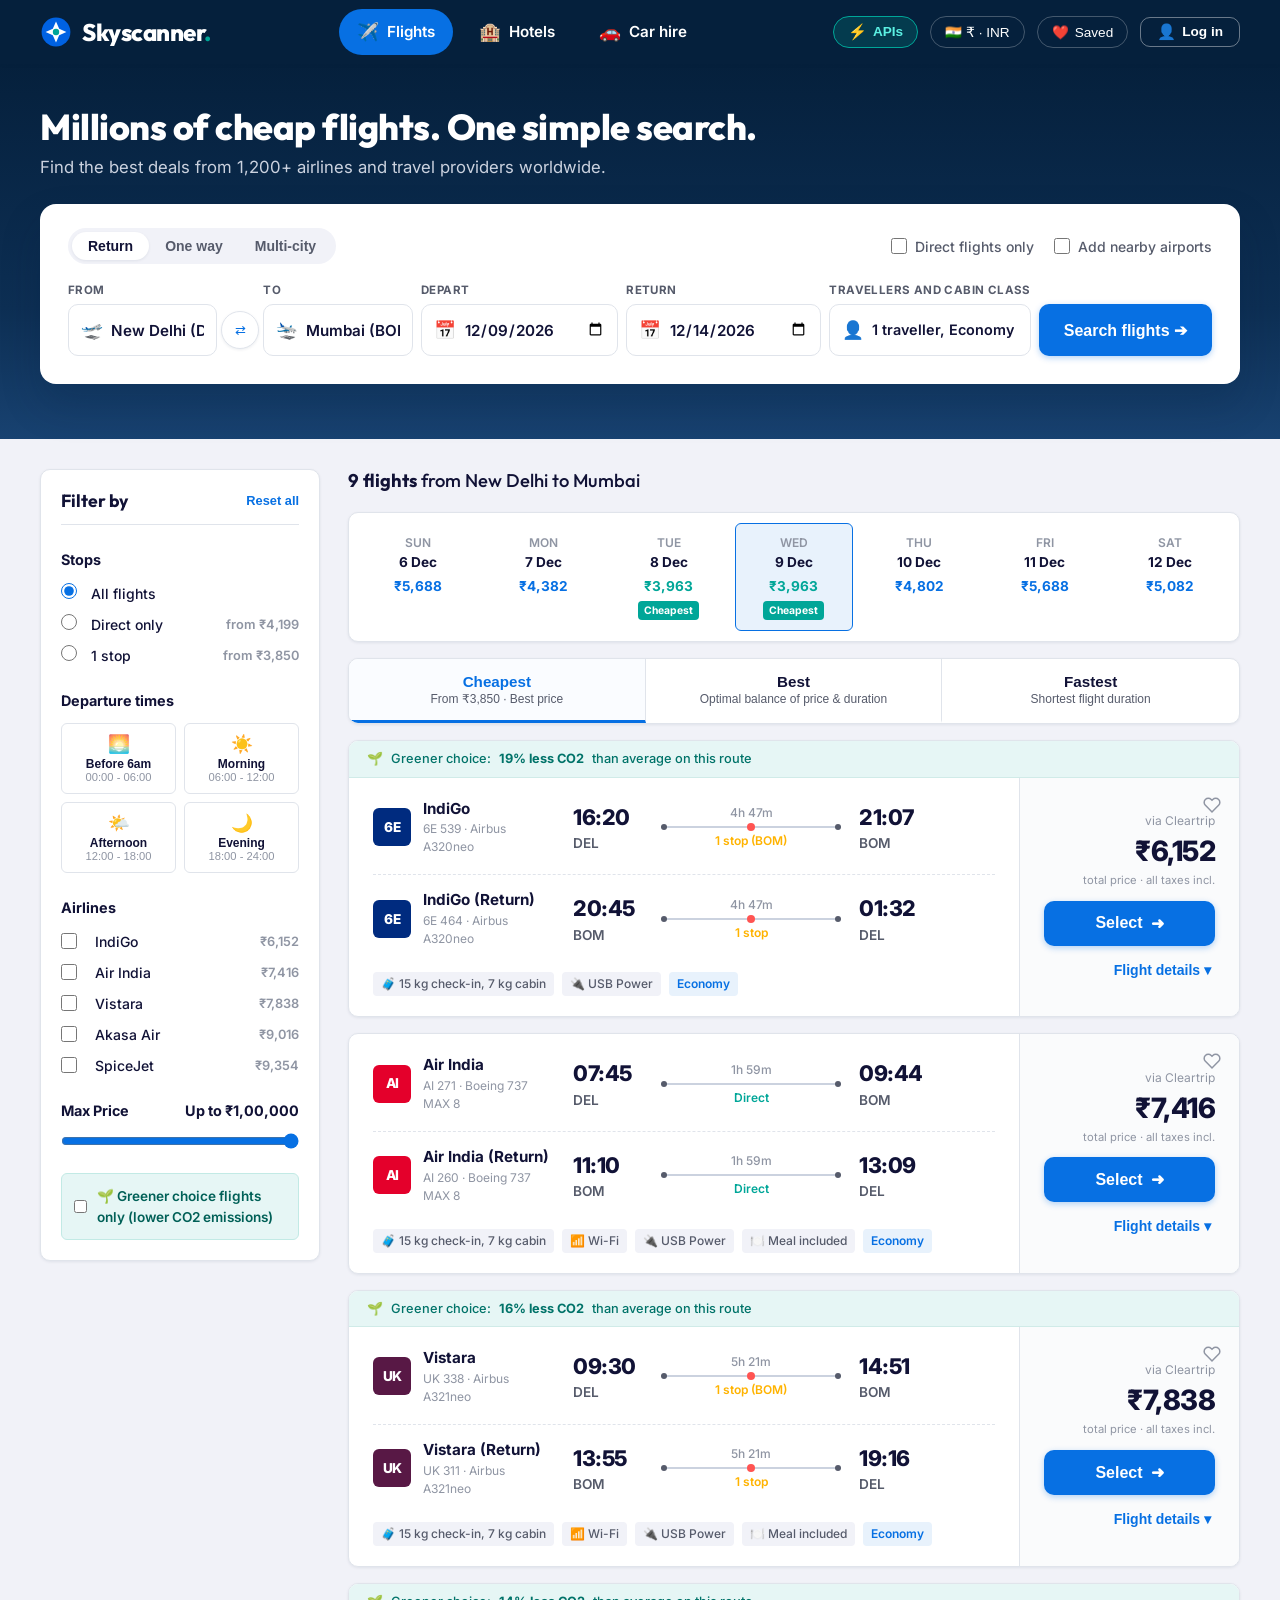
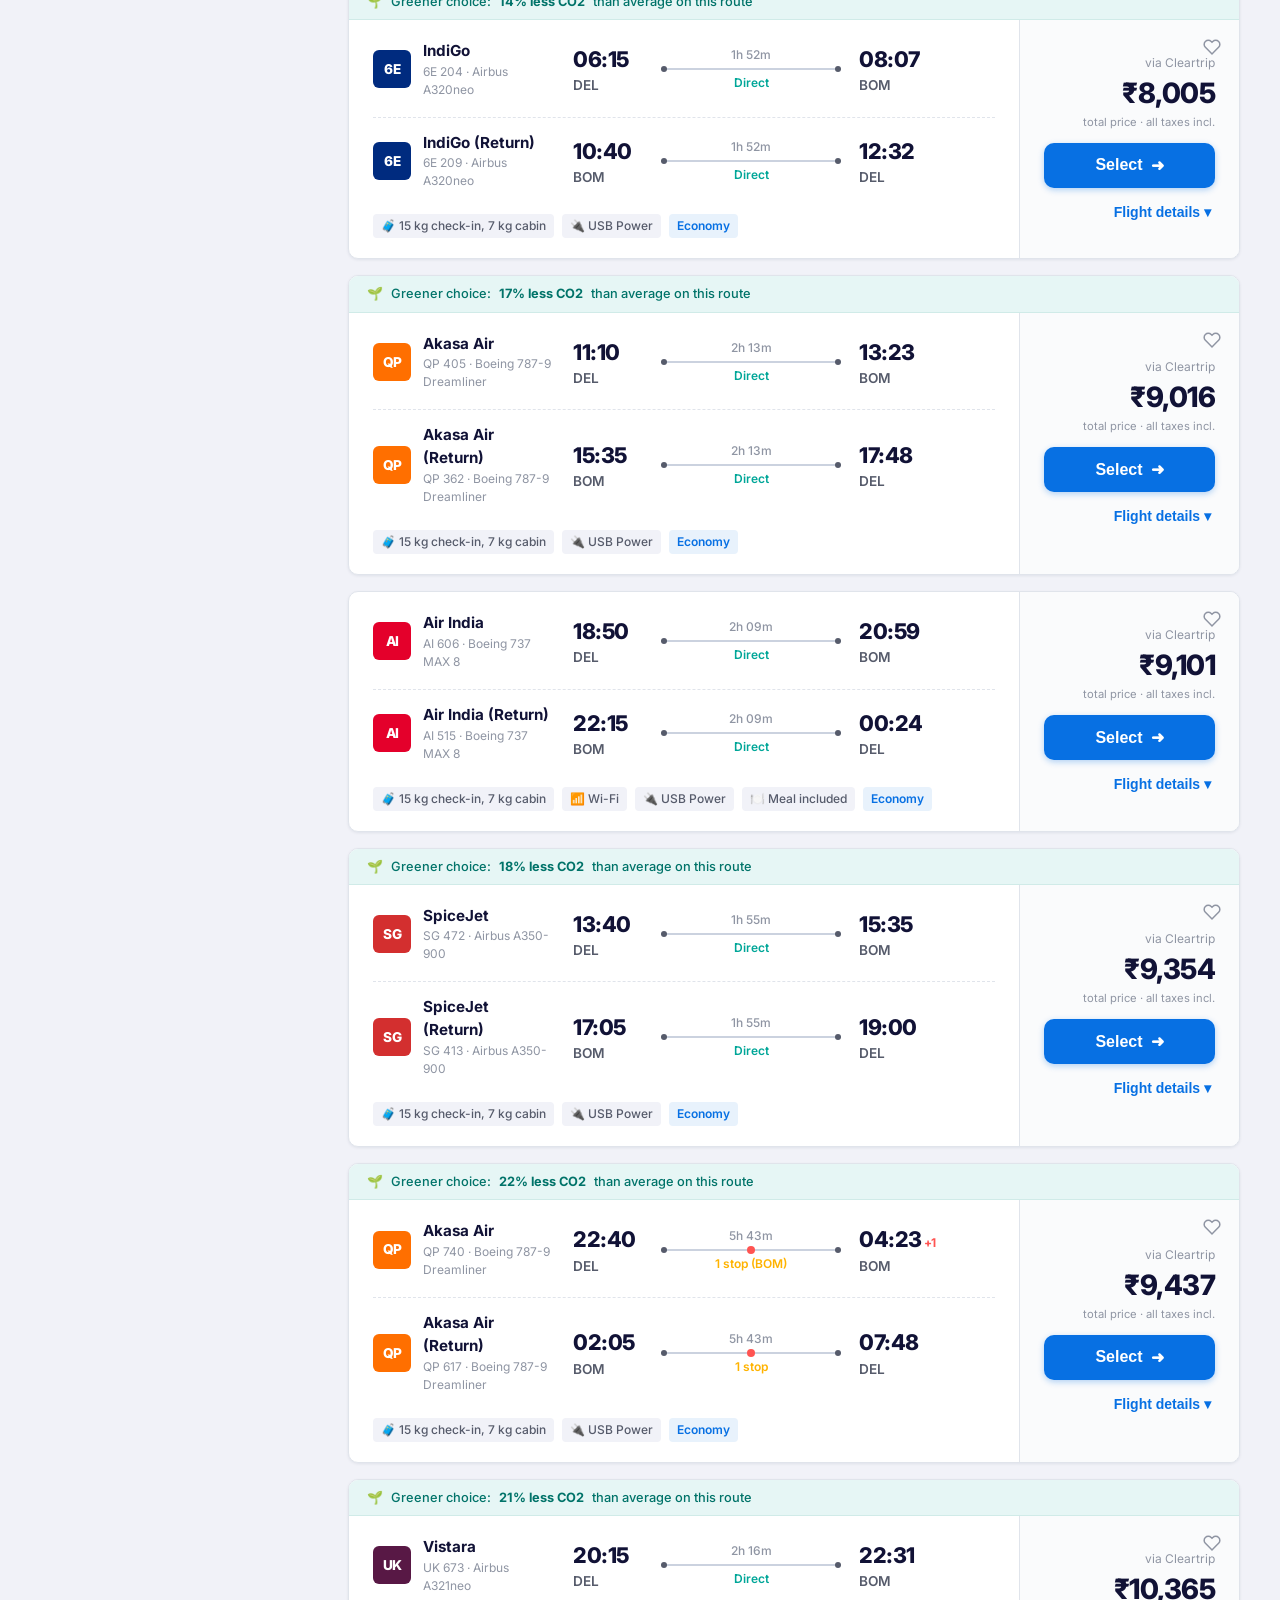
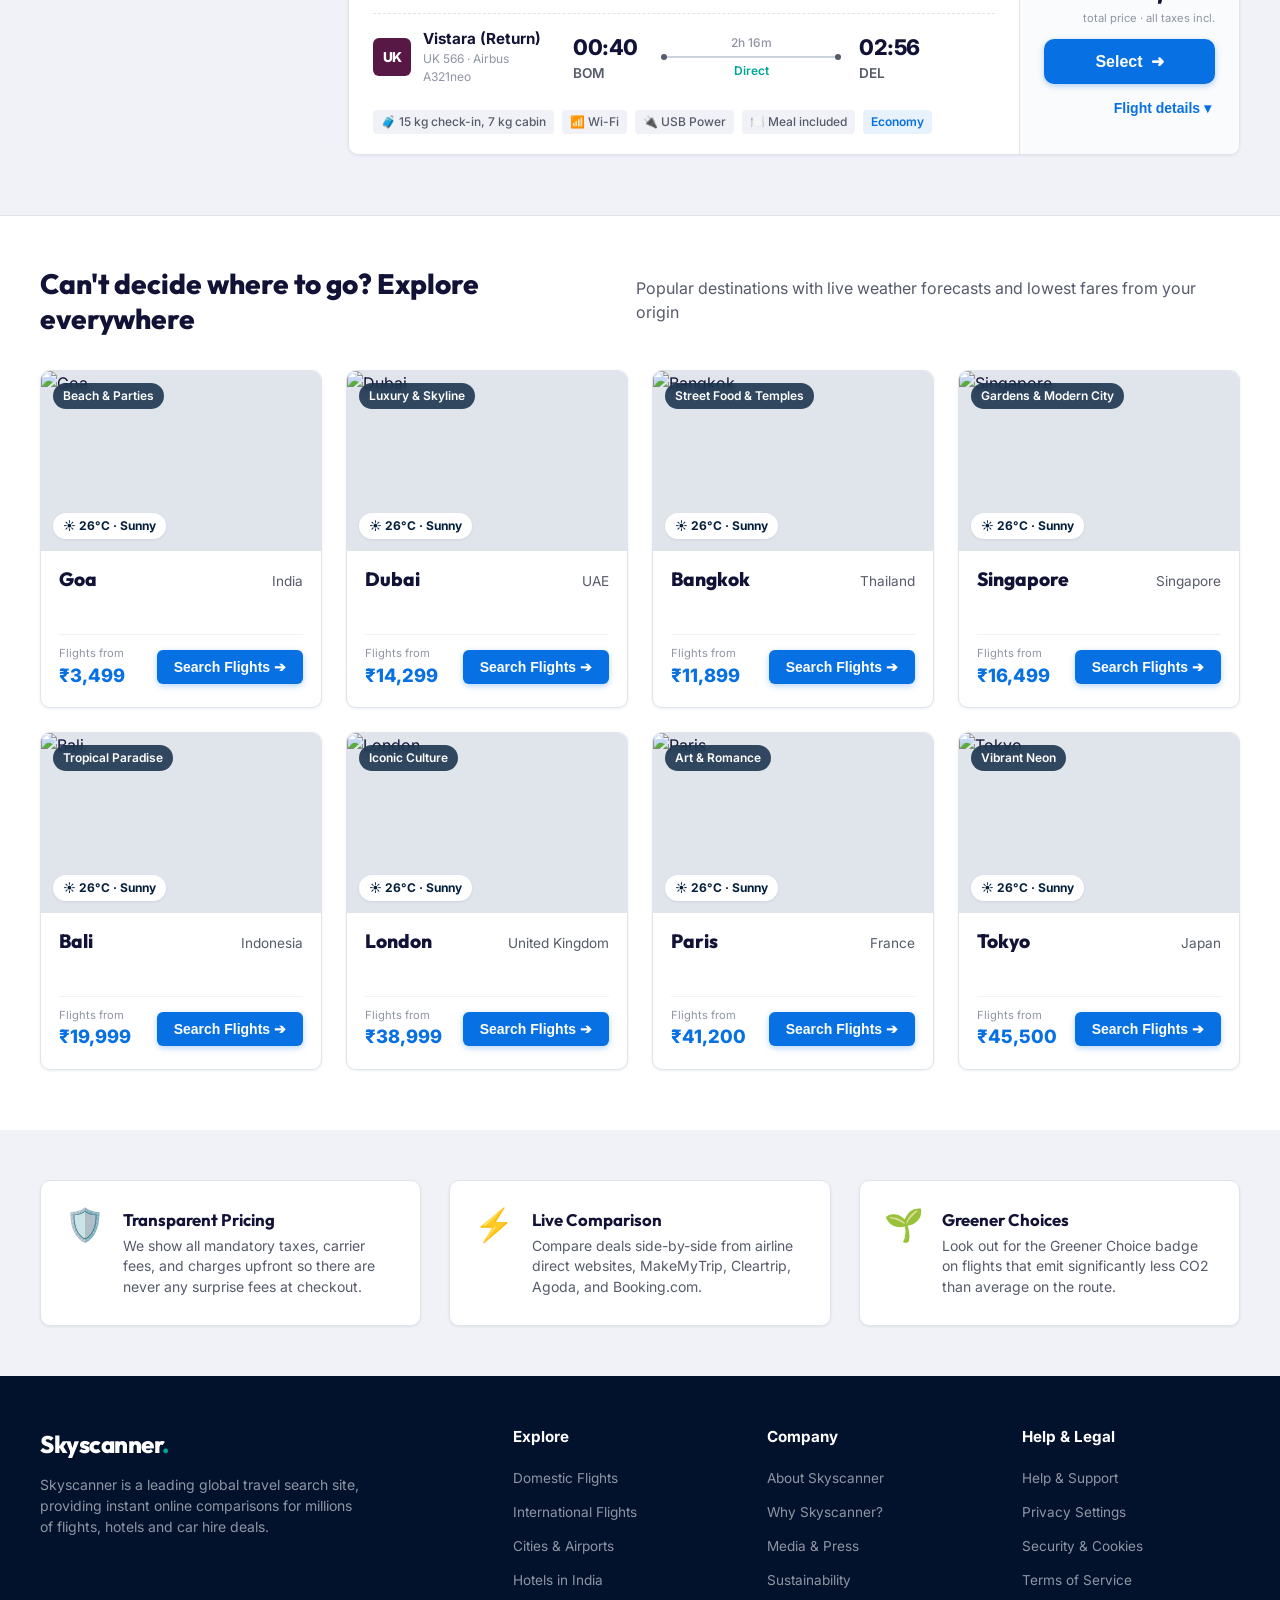
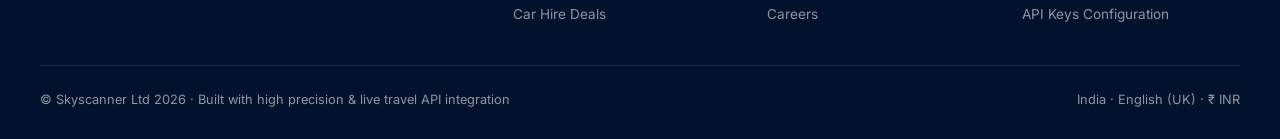
==== commit 164c9cb4: "fix(footer): remove 2002 from footer copyright line" ====
--- a/index.html
+++ b/index.html
@@ -523,7 +523,7 @@
       </div>
 
       <div class="footer-bottom-row">
-        <div>© Skyscanner Ltd 2002 – 2026 · Built with high precision &amp; live travel API integration</div>
+        <div>© Skyscanner Ltd 2026 · Built with high precision &amp; live travel API integration</div>
         <div>India · English (UK) · ₹ INR</div>
       </div>
     </div>
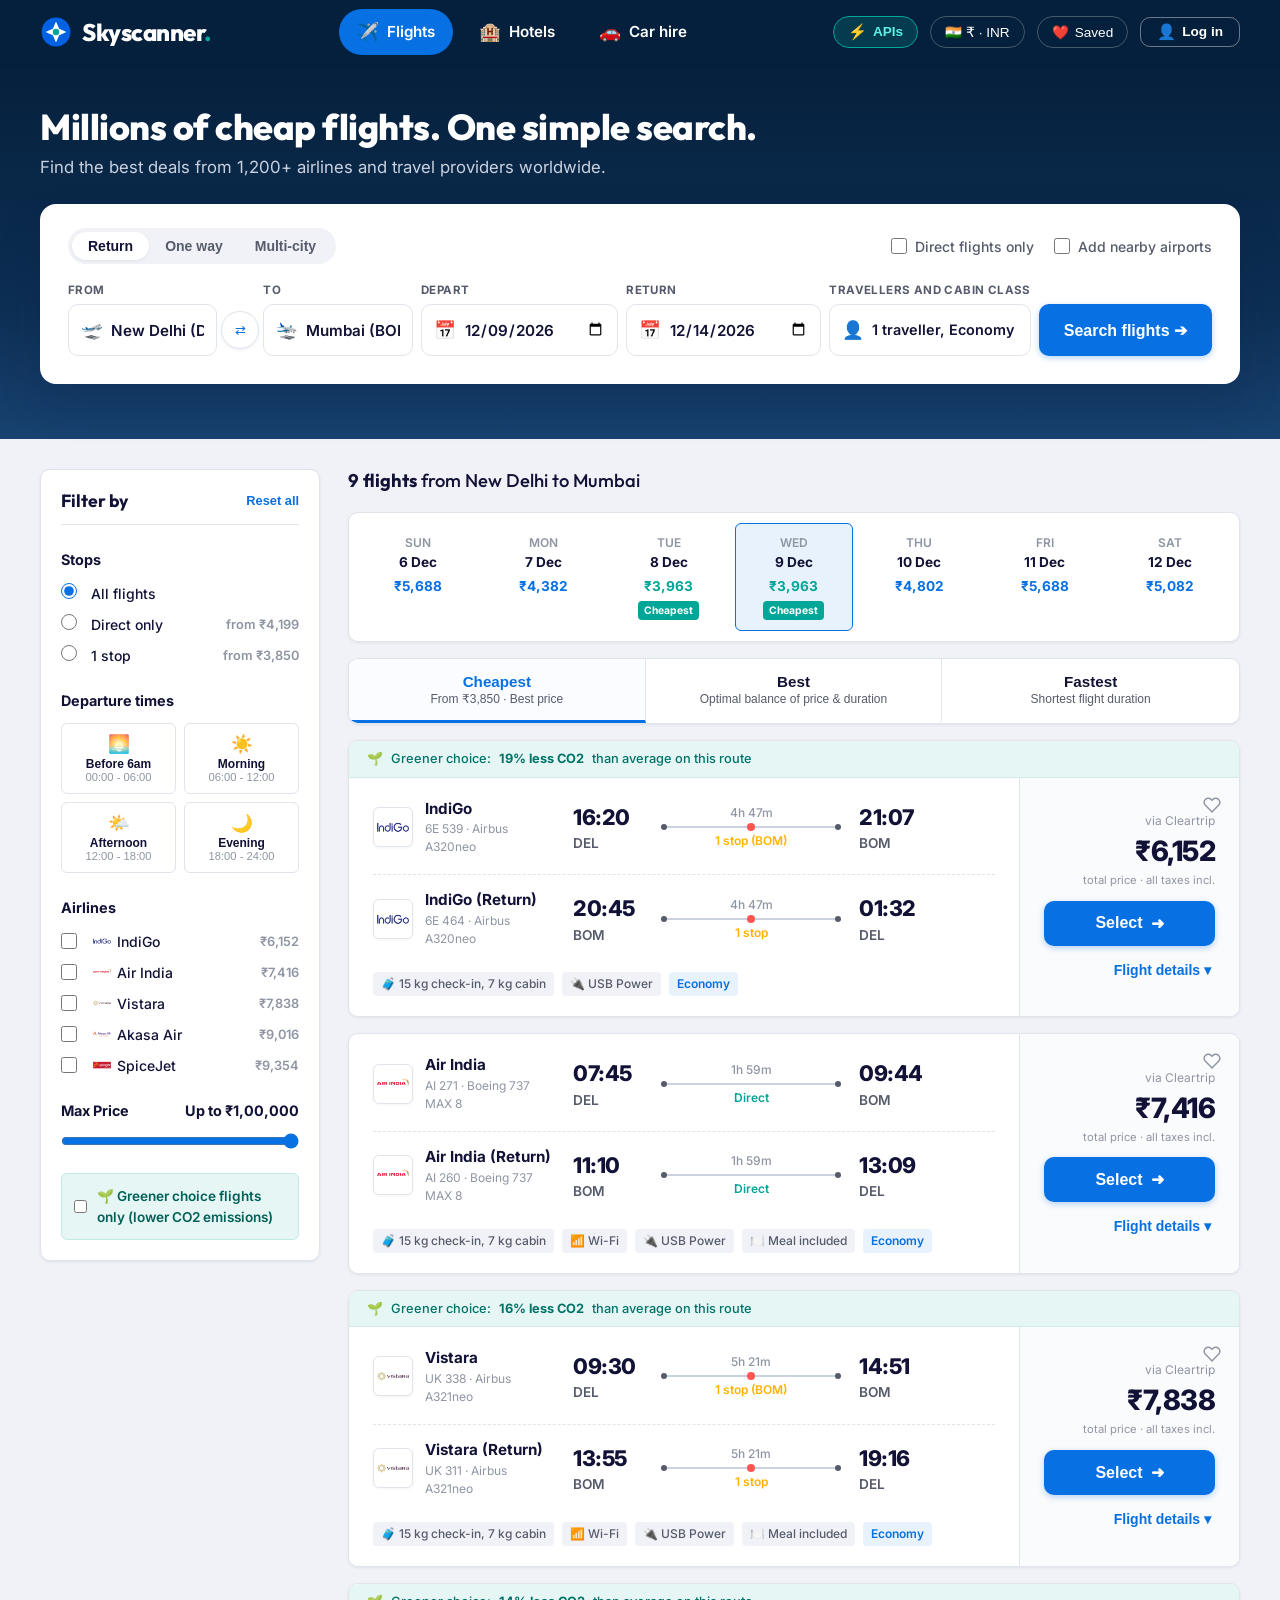
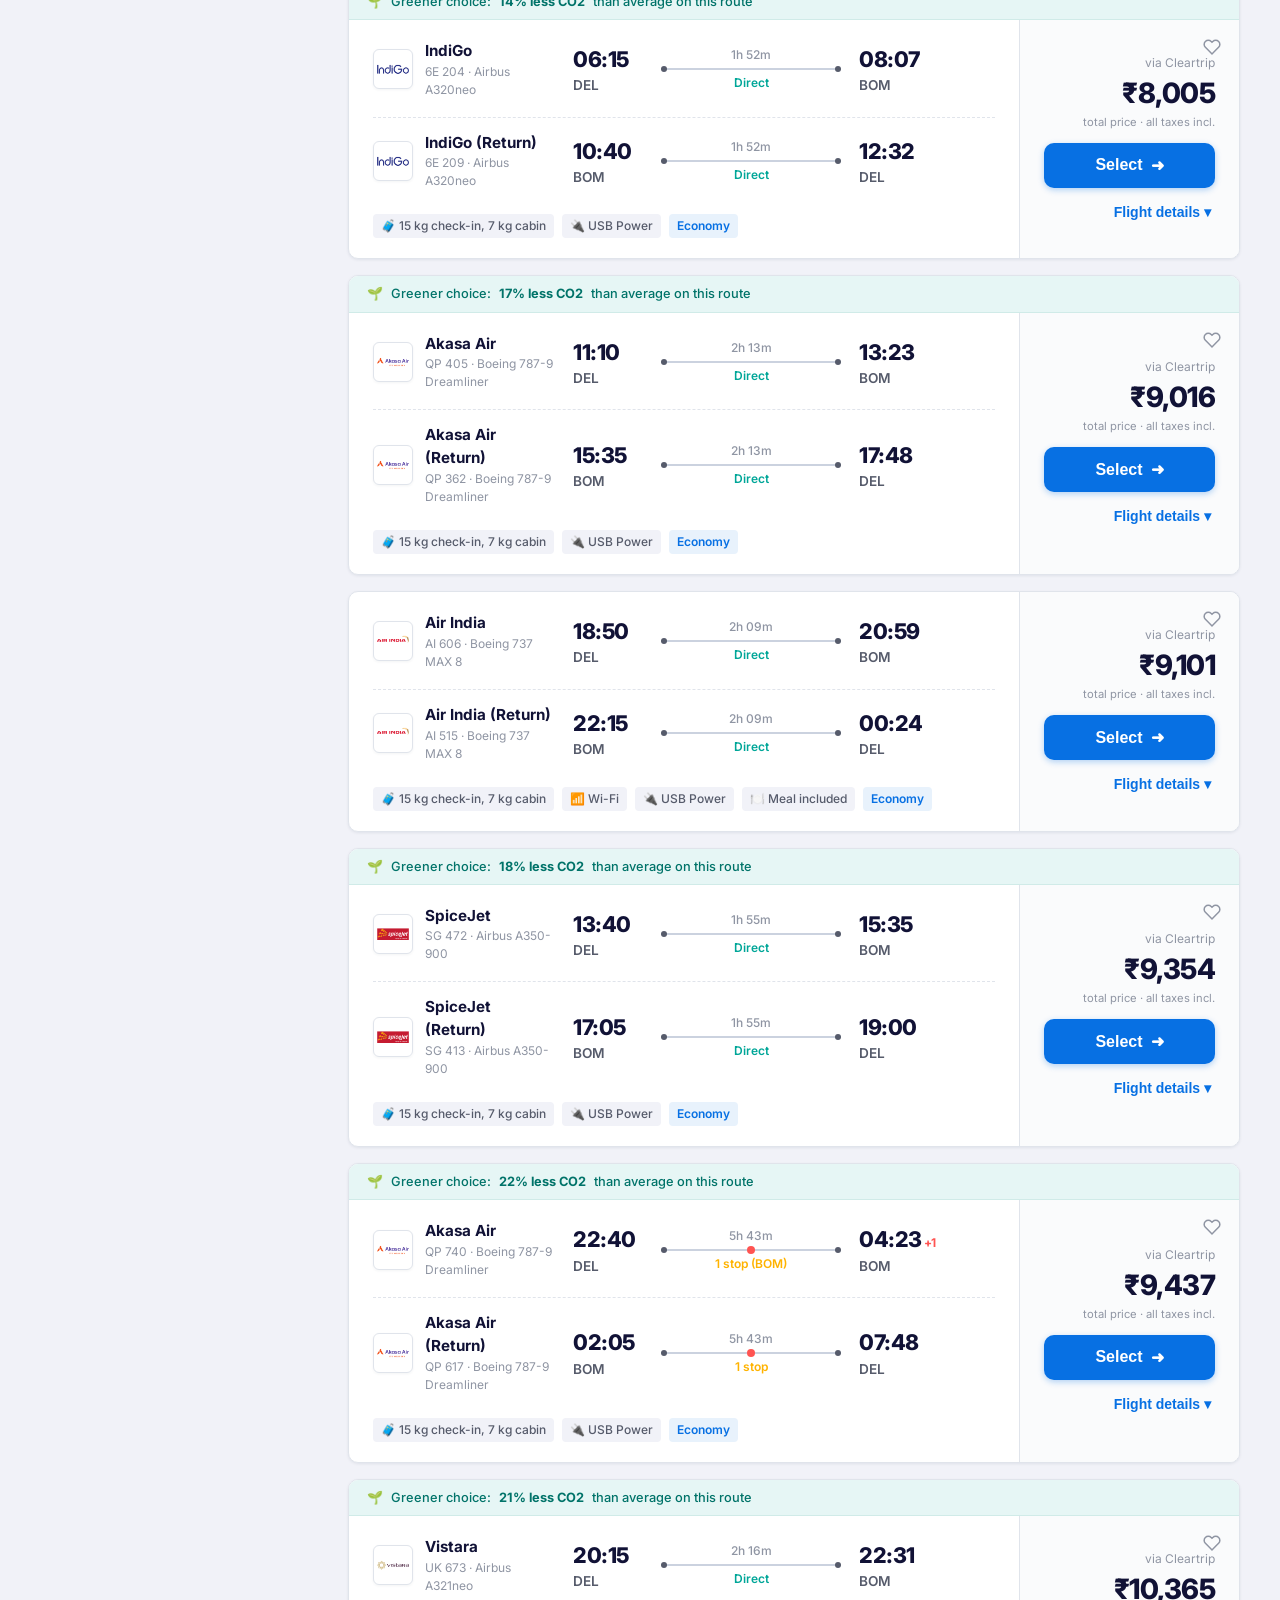
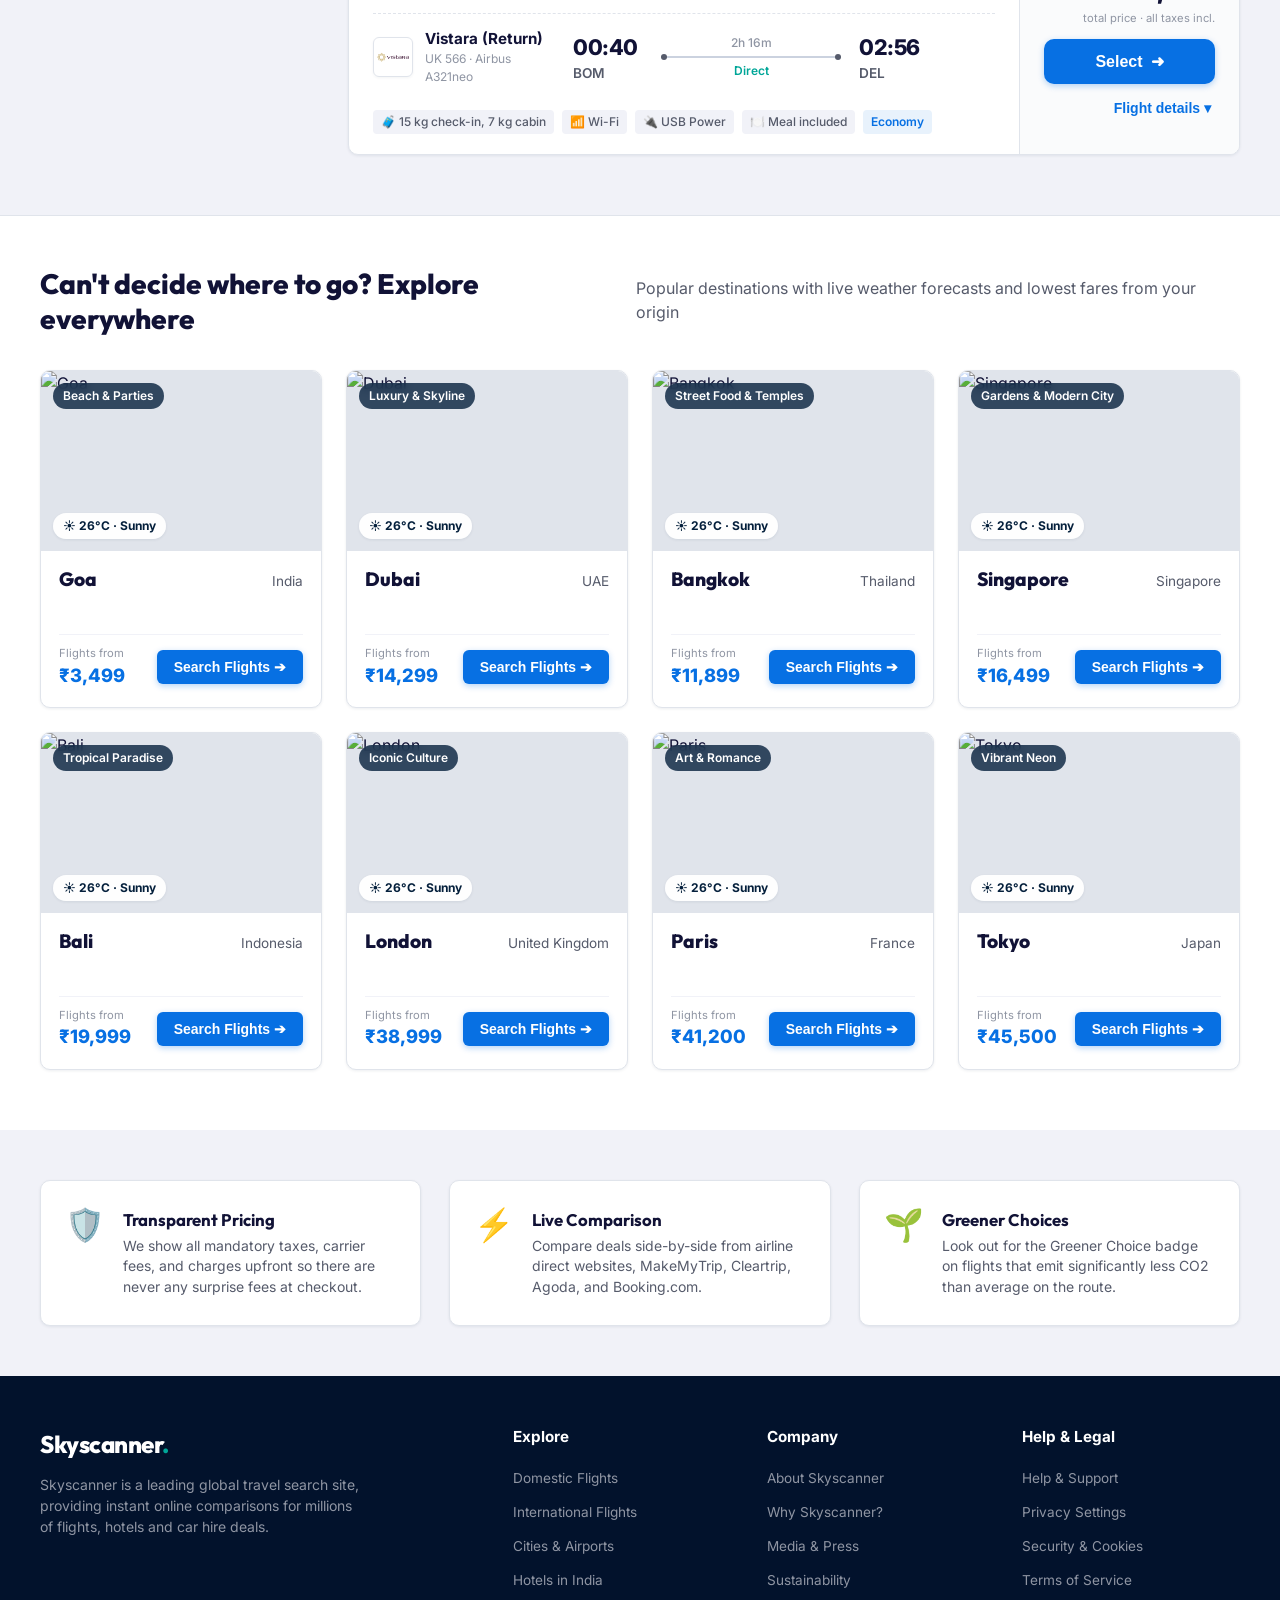
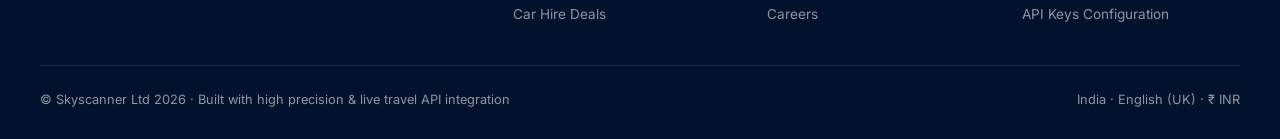
==== commit 5a9db42b: "feat: add user and admin auth with Google OAuth, official airline logos, and fix flight card grid" ====
--- a/index.html
+++ b/index.html
@@ -29,6 +29,7 @@
   <link rel="stylesheet" href="styles/hotels-cars.css" />
   <link rel="stylesheet" href="styles/explore.css" />
   <link rel="stylesheet" href="styles/modal.css" />
+  <link rel="stylesheet" href="styles/auth.css" />
   <link rel="stylesheet" href="styles/responsive.css" />
 </head>
 
@@ -612,6 +613,19 @@
     </div>
   </div>
 
+  <!-- MODAL 7: User & Admin Authentication / Google Sign In Modal -->
+  <div class="sk-modal-overlay" id="login-modal" role="dialog" aria-modal="true">
+    <div class="sk-modal-box" style="max-width: 480px;">
+      <div class="modal-header-bar">
+        <h2 class="modal-title">Sign in to Skyscanner</h2>
+        <button type="button" class="btn-modal-close" id="btn-close-login-modal" aria-label="Close modal">×</button>
+      </div>
+      <div class="modal-scroll-body" id="login-modal-body" style="padding: 24px;">
+        <!-- Populated dynamically by auth-ui.js -->
+      </div>
+    </div>
+  </div>
+
   <!-- FLIGHT SEARCH LOADING SCREEN OVERLAY -->
   <div class="flight-search-loading-overlay" id="flight-search-loading-overlay" aria-live="polite" role="dialog"
     aria-modal="true" aria-label="Searching flights">
--- a/styles/results.css
+++ b/styles/results.css
@@ -182,9 +182,14 @@
   border-color: #CBD2DF;
 }
 
-/* Greener Choice Banner */
+/* Flight Card Banners (Full width across top of card) */
+.flight-card-banner {
+  grid-column: 1 / -1 !important;
+  width: 100%;
+  box-sizing: border-box;
+}
+
 .flight-card-banner.eco-banner {
-  grid-column: 1 / -1;
   background-color: var(--sk-green-light);
   color: #007369;
   font-size: 0.8rem;
@@ -196,12 +201,26 @@
   gap: 8px;
 }
 
+.flight-card-banner.live-radar-banner {
+  background: #E8F5E9;
+  color: #1B5E20;
+  border-bottom: 1px solid #C8E6C9;
+  padding: 6px 16px;
+  font-size: 0.78rem;
+  font-weight: 700;
+  display: flex;
+  align-items: center;
+  justify-content: space-between;
+}
+
 .eco-banner strong {
   font-weight: 700;
 }
 
 /* Flight Card Main Body */
 .flight-card-main {
+  grid-column: 1 / 2;
+  min-width: 0;
   padding: 20px 24px;
   display: flex;
   flex-direction: column;
@@ -227,17 +246,26 @@
 }
 
 .airline-badge {
-  width: 38px;
-  height: 38px;
+  width: 40px;
+  height: 40px;
   border-radius: var(--radius-sm);
-  color: #fff;
-  font-weight: 800;
-  font-size: 0.85rem;
+  background-color: #ffffff;
+  border: 1px solid var(--sk-border-subtle);
   display: flex;
   align-items: center;
   justify-content: center;
-  letter-spacing: -0.5px;
   flex-shrink: 0;
+  overflow: hidden;
+  padding: 3px;
+  box-shadow: 0 1px 3px rgba(5, 32, 60, 0.05);
+}
+
+.airline-badge img,
+.airline-logo-img {
+  width: 100%;
+  height: 100%;
+  object-fit: contain;
+  display: block;
 }
 
 .airline-meta {
@@ -367,6 +395,7 @@
 
 /* Flight Card CTA Column */
 .flight-card-cta {
+  grid-column: 2 / 3;
   border-left: 1px solid var(--sk-border-subtle);
   background-color: #FAFBFC;
   padding: 20px 24px;
--- a/styles/filters.css
+++ b/styles/filters.css
@@ -82,9 +82,19 @@
   cursor: pointer;
 }
 
+.airline-filter-logo {
+  width: 18px;
+  height: 18px;
+  object-fit: contain;
+  margin-left: 6px;
+  margin-right: 6px;
+  border-radius: 3px;
+  flex-shrink: 0;
+  vertical-align: middle;
+}
+
 .airline-name-text {
   flex-grow: 1;
-  margin-left: 8px;
 }
 
 .filter-price-from {
--- a/styles/modal.css
+++ b/styles/modal.css
@@ -325,6 +325,31 @@
   border-bottom: 1px solid var(--sk-border-subtle);
   padding-bottom: 14px;
   margin-bottom: 16px;
+}
+
+.ticket-airline {
+  display: flex;
+  align-items: center;
+  gap: 8px;
+}
+
+.ticket-airline-logo {
+  width: 26px;
+  height: 26px;
+  object-fit: contain;
+  border-radius: 4px;
+  background-color: #fff;
+  border: 1px solid var(--sk-border-subtle);
+  padding: 2px;
+}
+
+.flight-mini-logo {
+  width: 20px;
+  height: 20px;
+  object-fit: contain;
+  border-radius: 3px;
+  margin-right: 6px;
+  vertical-align: middle;
 }
 
 .badge-mini {
--- a/styles/auth.css
+++ b/styles/auth.css
@@ -0,0 +1,484 @@
+/* ========================================================
+   SKYSCANNER AUTHENTICATION & ADMIN DASHBOARD STYLES
+   ======================================================== */
+
+/* Role Switcher Tabs */
+.auth-role-tabs {
+  display: flex;
+  background-color: #F1F2F8;
+  padding: 4px;
+  border-radius: var(--radius-md);
+  margin-bottom: 20px;
+  gap: 4px;
+}
+
+.auth-role-tab {
+  flex: 1;
+  padding: 10px 14px;
+  font-size: 0.88rem;
+  font-weight: 700;
+  border: none;
+  background: transparent;
+  color: var(--sk-text-secondary);
+  border-radius: var(--radius-sm);
+  cursor: pointer;
+  transition: all var(--transition-fast);
+  display: flex;
+  align-items: center;
+  justify-content: center;
+  gap: 8px;
+}
+
+.auth-role-tab:hover {
+  color: var(--sk-text-primary);
+}
+
+.auth-role-tab.active {
+  background-color: #ffffff;
+  color: var(--sk-blue-primary);
+  box-shadow: 0 2px 6px rgba(5, 32, 60, 0.08);
+}
+
+.auth-role-tab.admin-tab.active {
+  color: #B78103;
+}
+
+/* Google OAuth Button */
+.btn-google-oauth {
+  width: 100%;
+  display: flex;
+  align-items: center;
+  justify-content: center;
+  gap: 12px;
+  padding: 12px 18px;
+  background-color: #ffffff;
+  border: 1.5px solid #DADCE0;
+  border-radius: var(--radius-sm);
+  font-size: 0.92rem;
+  font-weight: 600;
+  color: #3C4043;
+  cursor: pointer;
+  transition: background-color var(--transition-fast), border-color var(--transition-fast), box-shadow var(--transition-fast);
+  box-shadow: 0 1px 2px rgba(60, 64, 67, 0.08);
+  margin-bottom: 16px;
+}
+
+.btn-google-oauth:hover {
+  background-color: #F8FAFD;
+  border-color: #D2E3FC;
+  box-shadow: 0 1px 3px 1px rgba(60, 64, 67, 0.15);
+}
+
+.btn-google-oauth:active {
+  background-color: #EEEEEE;
+}
+
+.google-icon-svg {
+  width: 18px;
+  height: 18px;
+  flex-shrink: 0;
+}
+
+/* Auth Divider */
+.auth-divider {
+  display: flex;
+  align-items: center;
+  text-align: center;
+  margin: 18px 0;
+  color: var(--sk-text-muted);
+  font-size: 0.8rem;
+  font-weight: 600;
+  text-transform: uppercase;
+  letter-spacing: 0.5px;
+}
+
+.auth-divider::before,
+.auth-divider::after {
+  content: '';
+  flex: 1;
+  border-bottom: 1px solid var(--sk-border-subtle);
+}
+
+.auth-divider span {
+  padding: 0 12px;
+}
+
+/* Auth Form Fields */
+.auth-form-group {
+  display: flex;
+  flex-direction: column;
+  gap: 6px;
+  margin-bottom: 14px;
+}
+
+.auth-form-label {
+  font-size: 0.82rem;
+  font-weight: 700;
+  color: var(--sk-text-primary);
+  display: flex;
+  justify-content: space-between;
+}
+
+.auth-input {
+  width: 100%;
+  padding: 12px 14px;
+  border: 1.5px solid var(--sk-border-subtle);
+  border-radius: var(--radius-sm);
+  font-size: 0.95rem;
+  font-family: inherit;
+  color: var(--sk-text-primary);
+  background-color: #ffffff;
+  transition: border-color var(--transition-fast), box-shadow var(--transition-fast);
+}
+
+.auth-input:focus {
+  outline: none;
+  border-color: var(--sk-blue-primary);
+  box-shadow: 0 0 0 3px rgba(7, 112, 227, 0.15);
+}
+
+.auth-hint {
+  font-size: 0.75rem;
+  color: var(--sk-text-muted);
+}
+
+
+
+/* Google OAuth Interactive Modal (Simulated Google Accounts Picker) */
+.google-oauth-picker-overlay {
+  display: none;
+  position: fixed;
+  inset: 0;
+  background: rgba(0, 0, 0, 0.6);
+  backdrop-filter: blur(4px);
+  z-index: 1250;
+  align-items: center;
+  justify-content: center;
+  padding: 20px;
+}
+
+.google-oauth-picker-overlay.active {
+  display: flex;
+}
+
+.google-picker-card {
+  width: 100%;
+  max-width: 440px;
+  background: #ffffff;
+  border-radius: 12px;
+  box-shadow: 0 12px 36px rgba(0, 0, 0, 0.25);
+  overflow: hidden;
+  font-family: 'Roboto', -apple-system, BlinkMacSystemFont, sans-serif;
+  animation: modalPop 0.2s ease-out;
+}
+
+.google-picker-header {
+  padding: 24px 24px 16px;
+  border-bottom: 1px solid #ECEFF1;
+  text-align: center;
+}
+
+.google-picker-header h3 {
+  font-size: 1.15rem;
+  font-weight: 500;
+  color: #202124;
+  margin-top: 10px;
+}
+
+.google-picker-header p {
+  font-size: 0.85rem;
+  color: #5F6368;
+  margin-top: 4px;
+}
+
+.google-accounts-list {
+  padding: 8px 0;
+  max-height: 280px;
+  overflow-y: auto;
+}
+
+.google-account-item {
+  display: flex;
+  align-items: center;
+  gap: 14px;
+  padding: 12px 24px;
+  cursor: pointer;
+  transition: background-color 0.15s;
+  border-bottom: 1px solid #F1F3F4;
+}
+
+.google-account-item:hover {
+  background-color: #F8F9FA;
+}
+
+.google-acc-avatar {
+  width: 40px;
+  height: 40px;
+  border-radius: 50%;
+  object-fit: cover;
+  flex-shrink: 0;
+  border: 1px solid #DADCE0;
+}
+
+.google-acc-info {
+  display: flex;
+  flex-direction: column;
+  min-width: 0;
+}
+
+.google-acc-name {
+  font-size: 0.92rem;
+  font-weight: 600;
+  color: #202124;
+}
+
+.google-acc-email {
+  font-size: 0.8rem;
+  color: #5F6368;
+}
+
+.google-picker-footer {
+  padding: 14px 24px;
+  background-color: #F8F9FA;
+  display: flex;
+  justify-content: space-between;
+  align-items: center;
+  border-top: 1px solid #ECEFF1;
+}
+
+/* User Profile in Navbar & Dropdown Menu */
+.user-nav-profile {
+  position: relative;
+  display: flex;
+  align-items: center;
+}
+
+.user-profile-btn {
+  display: flex;
+  align-items: center;
+  gap: 8px;
+  background: rgba(255, 255, 255, 0.12);
+  border: 1px solid rgba(255, 255, 255, 0.35);
+  padding: 4px 12px 4px 5px;
+  border-radius: var(--radius-full);
+  color: #ffffff;
+  cursor: pointer;
+  transition: all var(--transition-fast);
+}
+
+.user-profile-btn:hover {
+  background: rgba(255, 255, 255, 0.22);
+  border-color: rgba(255, 255, 255, 0.6);
+}
+
+.user-profile-avatar {
+  width: 28px;
+  height: 28px;
+  border-radius: 50%;
+  object-fit: cover;
+  border: 1.5px solid #ffffff;
+}
+
+.user-profile-name {
+  font-size: 0.84rem;
+  font-weight: 700;
+  max-width: 120px;
+  white-space: nowrap;
+  overflow: hidden;
+  text-overflow: ellipsis;
+}
+
+.user-profile-role-tag {
+  font-size: 0.68rem;
+  padding: 2px 6px;
+  border-radius: var(--radius-full);
+  font-weight: 700;
+  text-transform: uppercase;
+}
+
+.role-tag-user {
+  background-color: rgba(7, 112, 227, 0.3);
+  color: #8ac0f9;
+}
+
+.role-tag-admin {
+  background-color: #FFB300;
+  color: #02122c;
+}
+
+/* User Profile Dropdown Drop-panel */
+.user-dropdown-menu {
+  display: none;
+  position: absolute;
+  top: calc(100% + 10px);
+  right: 0;
+  width: 250px;
+  background-color: #ffffff;
+  border-radius: var(--radius-md);
+  box-shadow: var(--shadow-xl);
+  border: 1px solid var(--sk-border-subtle);
+  padding: 8px 0;
+  z-index: 1200;
+  animation: modalPop 0.15s ease-out;
+}
+
+.user-dropdown-menu.active {
+  display: block;
+}
+
+.user-dropdown-header {
+  padding: 12px 16px;
+  border-bottom: 1px solid var(--sk-border-subtle);
+}
+
+.user-dropdown-header .dropdown-name {
+  font-size: 0.95rem;
+  font-weight: 700;
+  color: var(--sk-text-primary);
+}
+
+.user-dropdown-header .dropdown-email {
+  font-size: 0.78rem;
+  color: var(--sk-text-muted);
+}
+
+.user-dropdown-items {
+  list-style: none;
+  padding: 6px 0;
+}
+
+.user-dropdown-item {
+  display: flex;
+  align-items: center;
+  gap: 10px;
+  padding: 10px 16px;
+  font-size: 0.85rem;
+  font-weight: 600;
+  color: var(--sk-text-primary);
+  cursor: pointer;
+  transition: background-color var(--transition-fast);
+  text-decoration: none;
+}
+
+.user-dropdown-item:hover {
+  background-color: #F1F2F8;
+  color: var(--sk-blue-primary);
+}
+
+.user-dropdown-item.admin-action {
+  color: #B78103;
+  background-color: #FFF9E6;
+}
+
+.user-dropdown-item.admin-action:hover {
+  background-color: #FFF3CC;
+}
+
+.user-dropdown-item.logout-action {
+  border-top: 1px solid var(--sk-border-subtle);
+  color: var(--sk-coral-deal);
+  margin-top: 4px;
+}
+
+.user-dropdown-item.logout-action:hover {
+  background-color: #FEECEB;
+}
+
+/* Admin Dashboard Modal Styles */
+.admin-metric-grid {
+  display: grid;
+  grid-template-columns: repeat(auto-fit, minmax(180px, 1fr));
+  gap: 14px;
+  margin-bottom: 22px;
+}
+
+.admin-metric-card {
+  background-color: #FAFBFC;
+  border: 1px solid var(--sk-border-subtle);
+  border-radius: var(--radius-md);
+  padding: 16px;
+  display: flex;
+  flex-direction: column;
+  gap: 6px;
+}
+
+.admin-metric-card .metric-label {
+  font-size: 0.75rem;
+  font-weight: 700;
+  color: var(--sk-text-muted);
+  text-transform: uppercase;
+}
+
+.admin-metric-card .metric-val {
+  font-size: 1.6rem;
+  font-weight: 800;
+  color: var(--sk-navy-main);
+  letter-spacing: -0.5px;
+}
+
+.admin-metric-card .metric-meta {
+  font-size: 0.75rem;
+  color: var(--sk-green-eco);
+  font-weight: 600;
+}
+
+.admin-section-box {
+  background-color: #ffffff;
+  border: 1px solid var(--sk-border-subtle);
+  border-radius: var(--radius-md);
+  padding: 18px;
+  margin-bottom: 20px;
+}
+
+.admin-section-title {
+  font-size: 0.95rem;
+  font-weight: 800;
+  color: var(--sk-text-primary);
+  margin-bottom: 12px;
+  display: flex;
+  align-items: center;
+  justify-content: space-between;
+}
+
+.admin-table {
+  width: 100%;
+  border-collapse: collapse;
+  font-size: 0.82rem;
+}
+
+.admin-table th {
+  background-color: #F1F2F8;
+  color: var(--sk-text-secondary);
+  font-weight: 700;
+  padding: 10px 12px;
+  text-align: left;
+  border-bottom: 1px solid var(--sk-border-subtle);
+}
+
+.admin-table td {
+  padding: 10px 12px;
+  border-bottom: 1px solid var(--sk-border-subtle);
+  color: var(--sk-text-primary);
+}
+
+.admin-table tr:hover td {
+  background-color: #F8F9FC;
+}
+
+.admin-badge-pill {
+  display: inline-block;
+  padding: 2px 8px;
+  border-radius: var(--radius-full);
+  font-size: 0.7rem;
+  font-weight: 700;
+}
+
+.admin-badge-confirmed {
+  background-color: #E8F5E9;
+  color: #1B5E20;
+}
+
+.admin-badge-cancelled {
+  background-color: #FFEBEE;
+  color: #C62828;
+}
--- a/styles/responsive.css
+++ b/styles/responsive.css
@@ -442,6 +442,7 @@
   }
 
   .flight-card-main {
+    grid-column: 1 / -1;
     padding: 16px 14px;
     gap: 14px;
   }
@@ -456,9 +457,9 @@
   }
 
   .airline-badge {
-    width: 32px;
-    height: 32px;
-    font-size: 0.78rem;
+    width: 34px;
+    height: 34px;
+    padding: 2px;
   }
 
   .airline-title {
@@ -500,6 +501,7 @@
 
   /* Flight Card CTA Mobile Strip */
   .flight-card-cta {
+    grid-column: 1 / -1;
     border-left: none;
     border-top: 1px solid var(--sk-border-subtle);
     padding: 12px 14px;
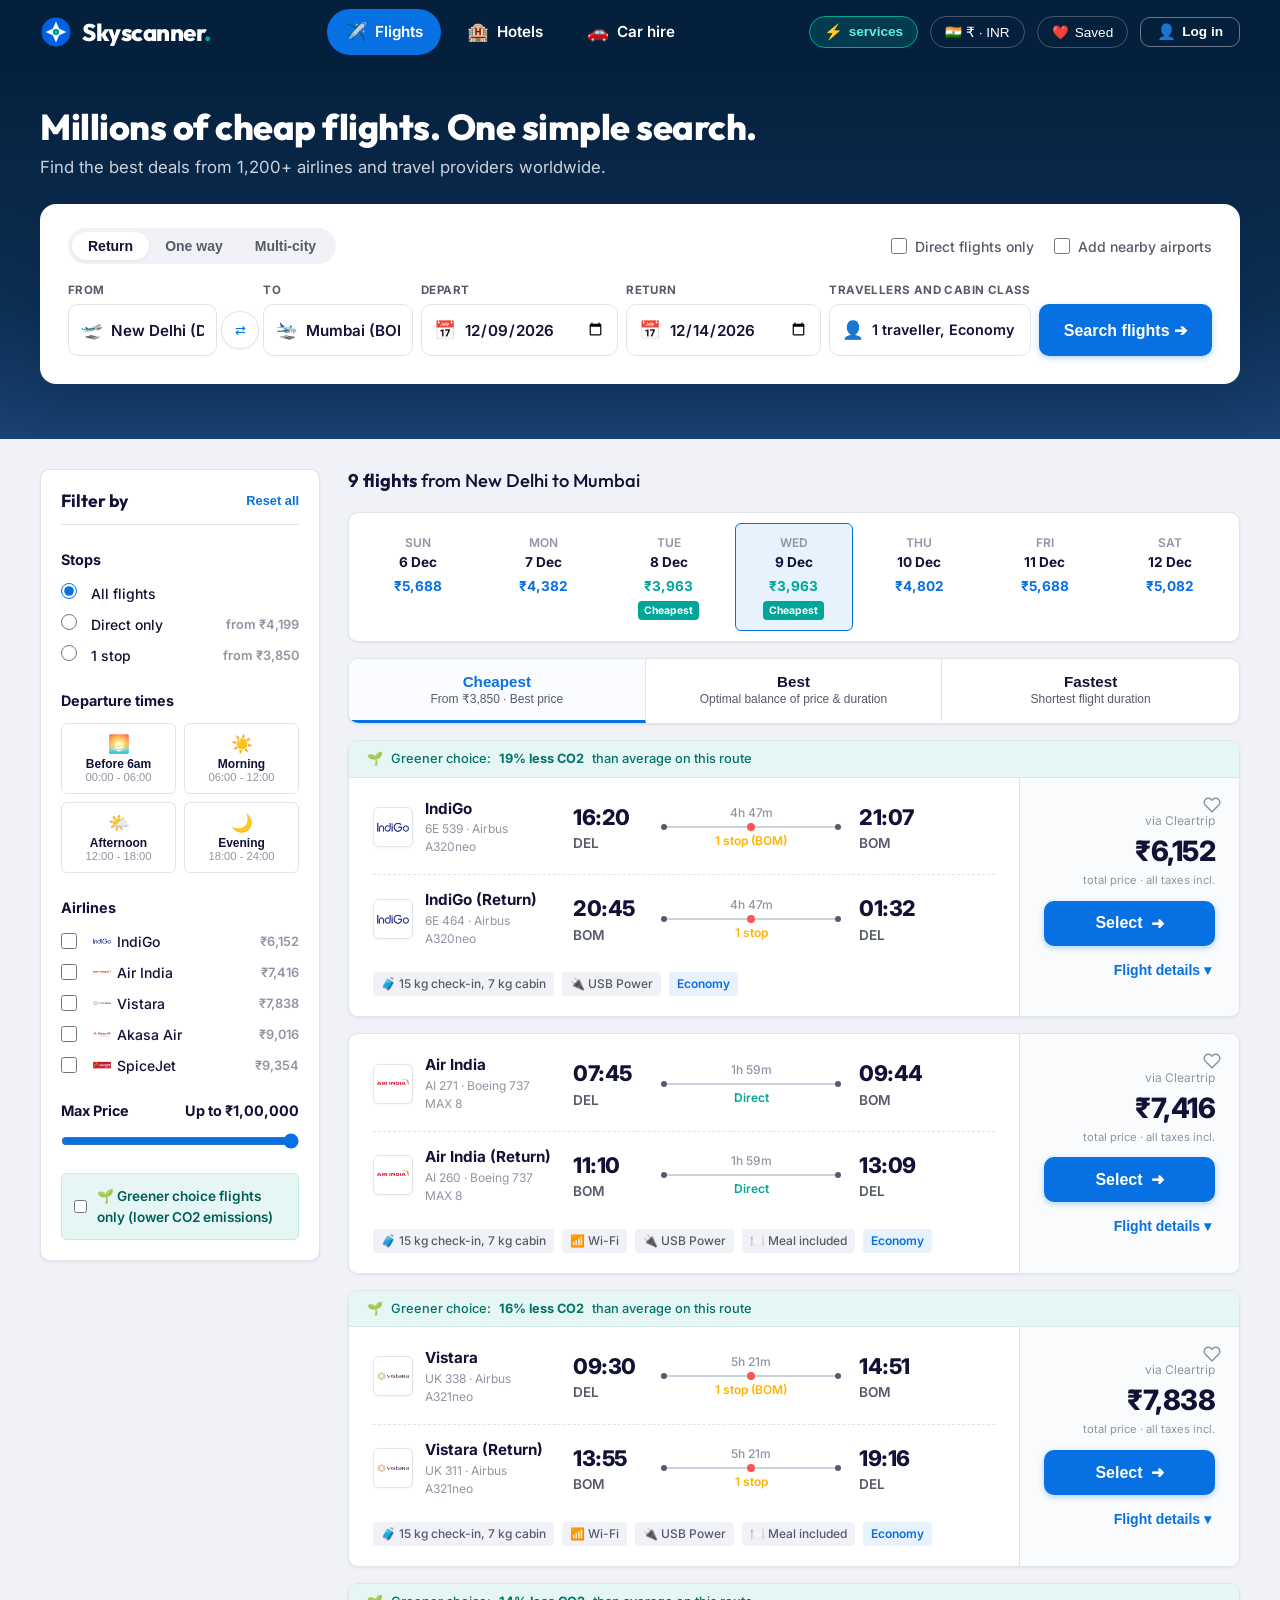
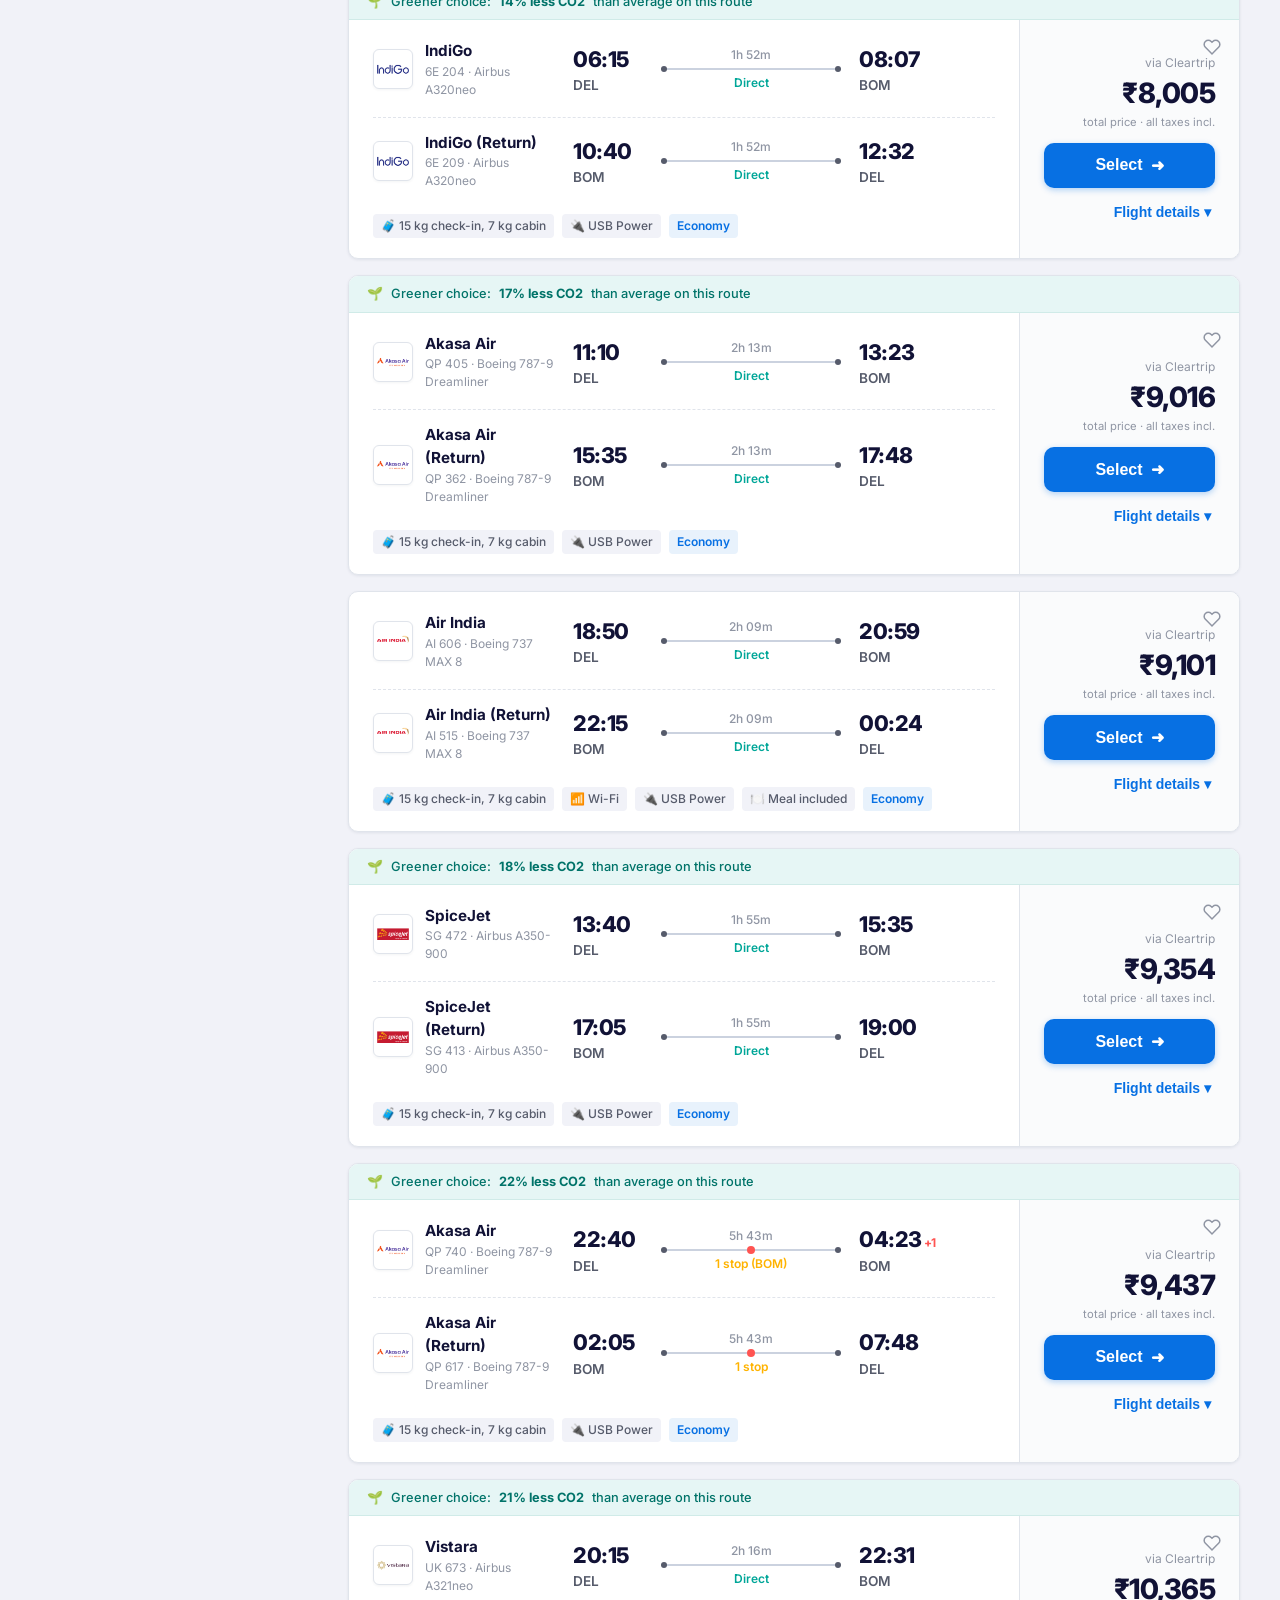
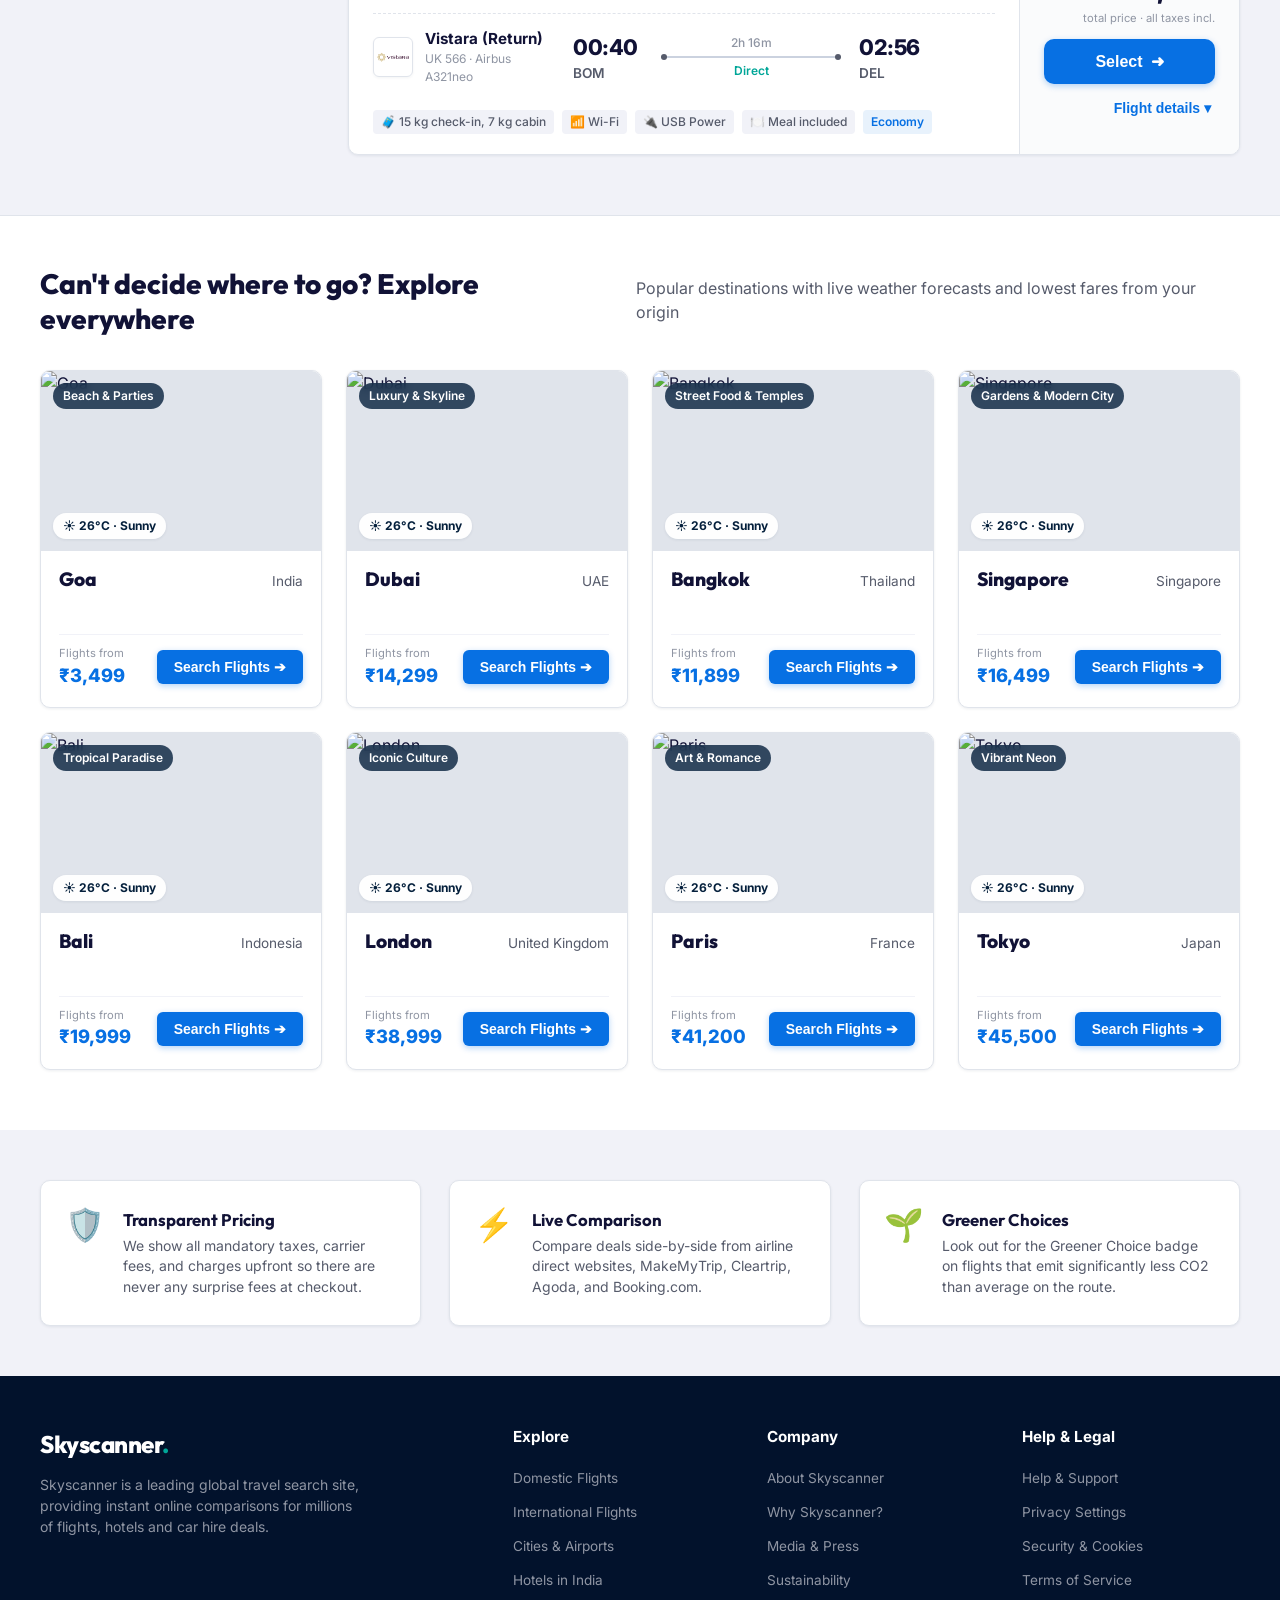
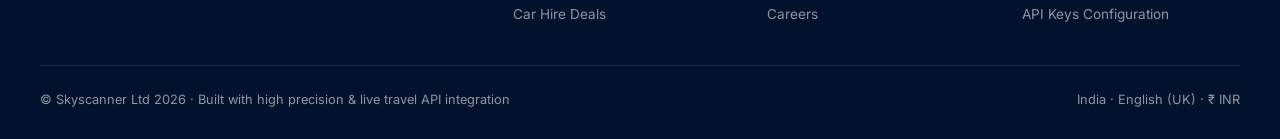
==== commit 5c7a8f71: "Update navbar button label to services in index.html" ====
--- a/index.html
+++ b/index.html
@@ -4,6 +4,8 @@
 <head>
   <meta charset="utf-8" />
   <meta name="viewport" content="width=device-width, initial-scale=1, viewport-fit=cover" />
+  <meta name="google-site-verification" content="X9dajL1F52RVOXa1E_O1VnV8AfNC1mPoDcbvdrf8a5Y" />
+  <meta name="google-site-verification" content="jdWz5MV6QeH892tZPtIHRtlVxVs21qGNERa6a3v8K24" />
   <title>Flight Ticket Booking: Cheap Flights &amp; Air Tickets | Skyscanner</title>
   <meta name="description"
     content="Compare cheap flight booking from all major airlines and online travel agents, and find the cheapest air tickets to your favourite destinations." />
@@ -31,6 +33,9 @@
   <link rel="stylesheet" href="styles/modal.css" />
   <link rel="stylesheet" href="styles/auth.css" />
   <link rel="stylesheet" href="styles/responsive.css" />
+
+  <!-- Google Identity Services (GIS) Official OAuth SDK -->
+  <script src="https://accounts.google.com/gsi/client" async defer></script>
 </head>
 
 <body>
@@ -81,7 +86,7 @@
           <button class="nav-action-btn btn-api-pill" id="btn-api-settings"
             title="Manage Free Travel APIs & Live Flight Keys">
             <span class="api-btn-icon">⚡</span>
-            <span class="api-btn-label">APIs</span>
+            <span class="api-btn-label">services</span>
           </button>
 
           <!-- Currency & Country Selector -->
--- a/styles/auth.css
+++ b/styles/auth.css
@@ -41,6 +41,64 @@
 
 .auth-role-tab.admin-tab.active {
   color: #B78103;
+}
+
+/* Sign In vs Sign Up Mode Tabs */
+.auth-mode-tabs {
+  display: flex;
+  border-bottom: 2px solid var(--sk-border-subtle);
+  margin-bottom: 18px;
+}
+
+.auth-mode-tab {
+  flex: 1;
+  padding: 10px;
+  background: none;
+  border: none;
+  border-bottom: 2px solid transparent;
+  font-size: 0.92rem;
+  font-weight: 700;
+  color: var(--sk-text-secondary);
+  cursor: pointer;
+  margin-bottom: -2px;
+  transition: all var(--transition-fast);
+  text-align: center;
+}
+
+.auth-mode-tab.active {
+  color: var(--sk-blue-primary);
+  border-bottom-color: var(--sk-blue-primary);
+}
+
+.auth-switch-prompt {
+  text-align: center;
+  font-size: 0.82rem;
+  color: var(--sk-text-secondary);
+  margin-top: 16px;
+}
+
+.auth-switch-prompt a {
+  color: var(--sk-blue-primary);
+  font-weight: 700;
+  text-decoration: none;
+}
+
+.auth-switch-prompt a:hover {
+  text-decoration: underline;
+}
+
+.google-oauth-client-tag {
+  display: flex;
+  align-items: center;
+  justify-content: center;
+  gap: 6px;
+  font-size: 0.72rem;
+  color: #1a73e8;
+  background-color: #E8F0FE;
+  padding: 4px 10px;
+  border-radius: 4px;
+  margin-bottom: 12px;
+  font-weight: 600;
 }
 
 /* Google OAuth Button */
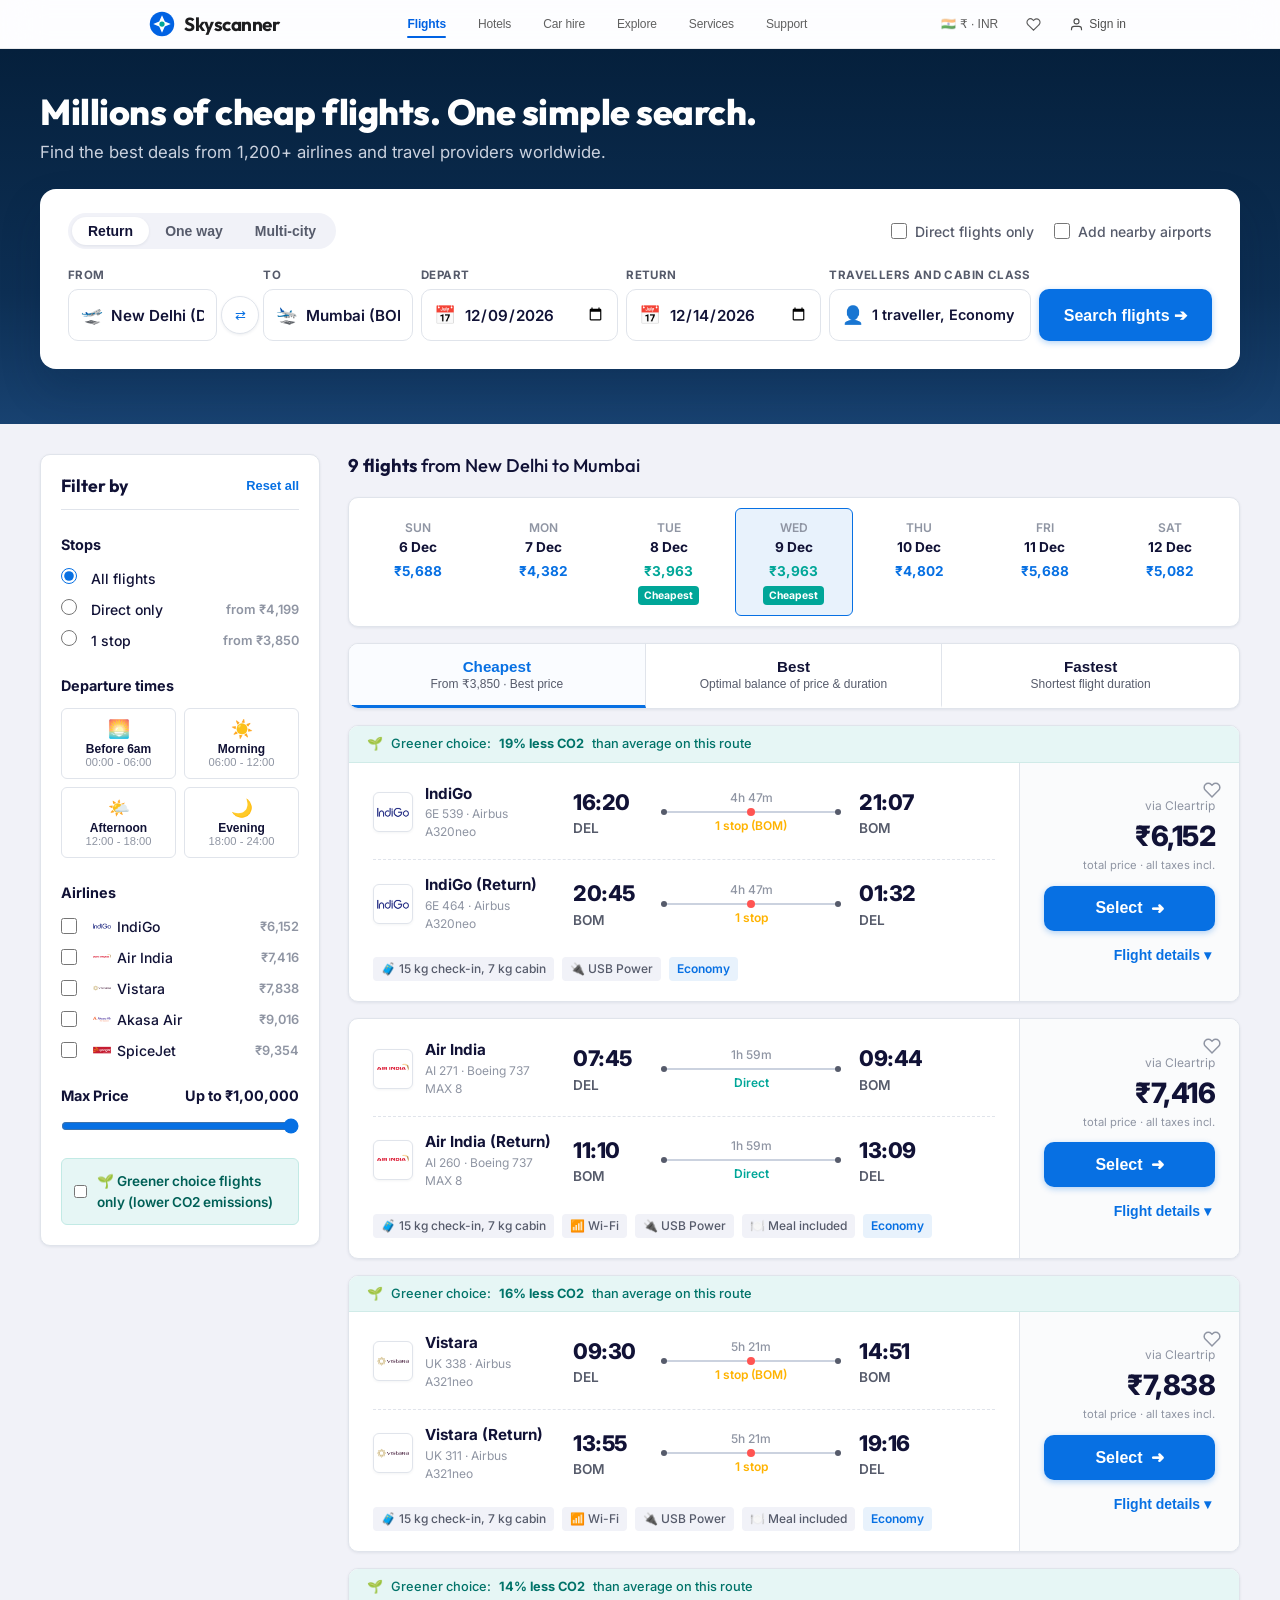
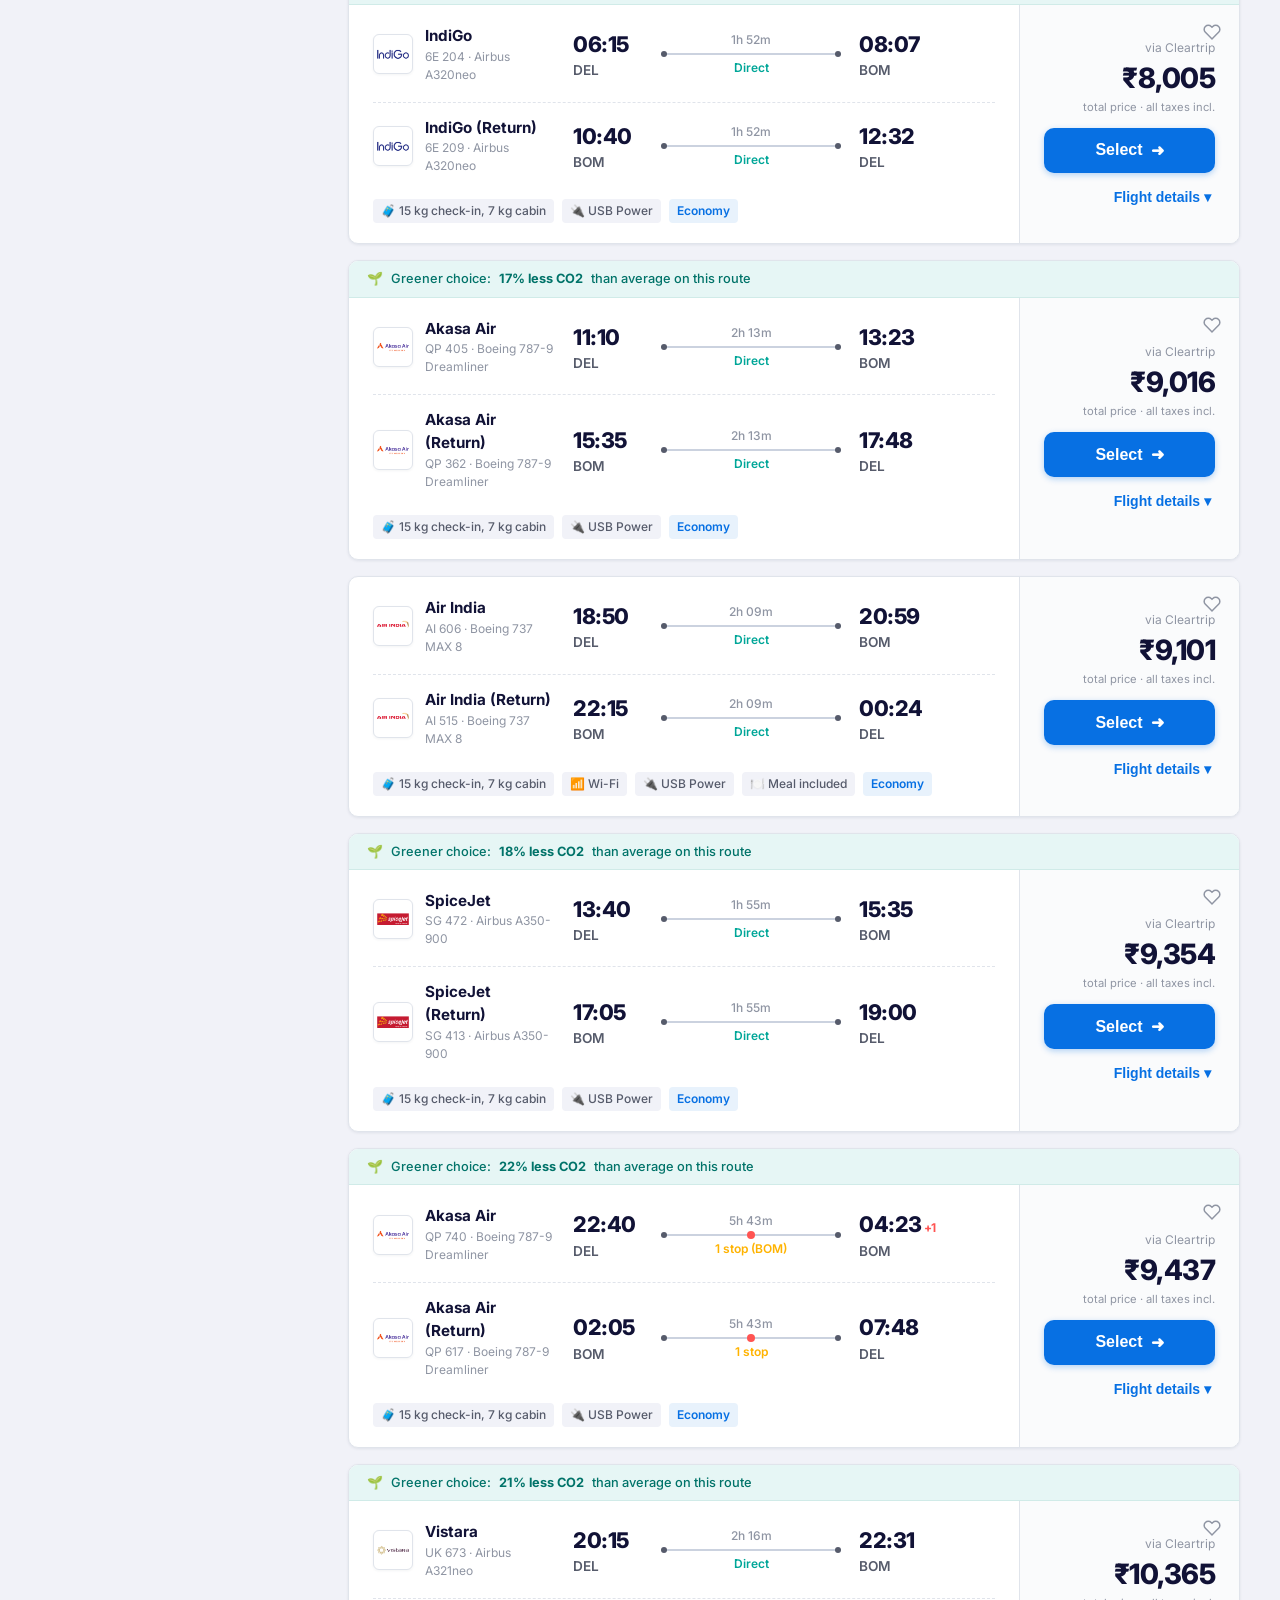
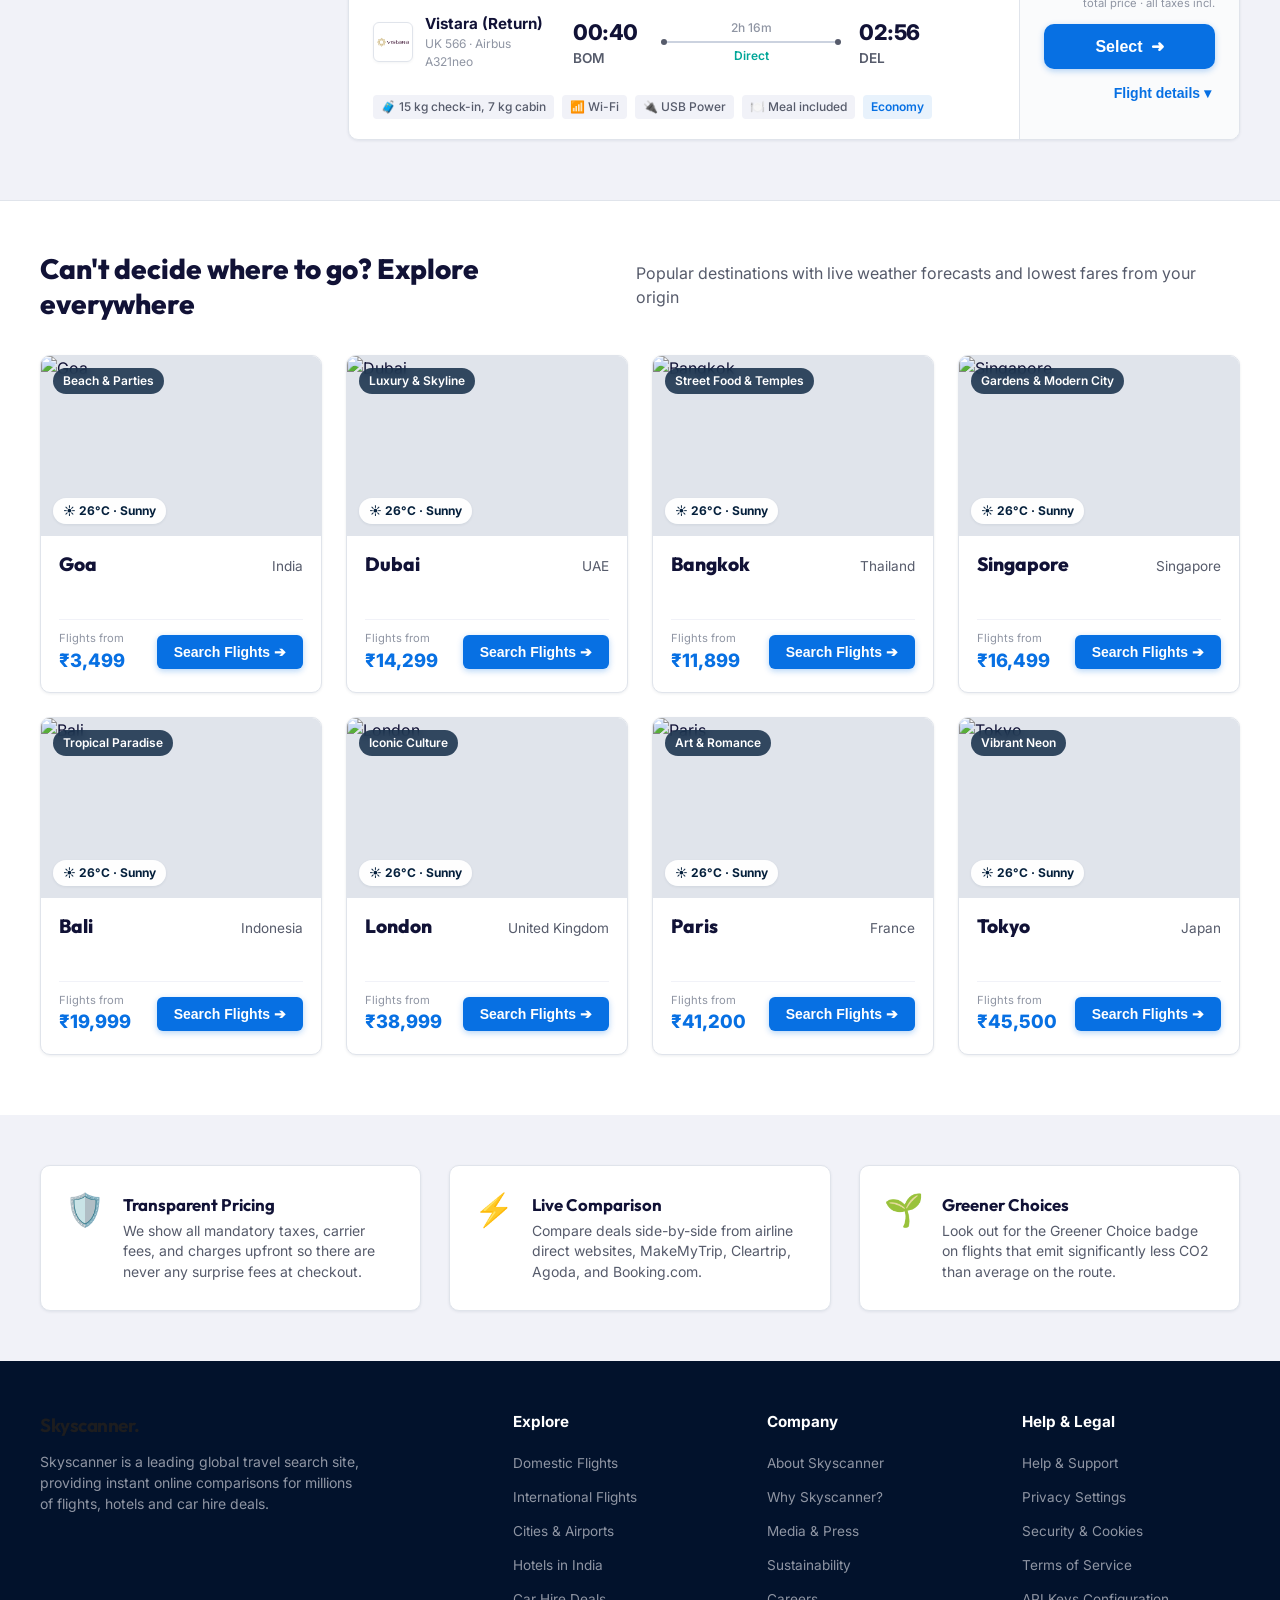
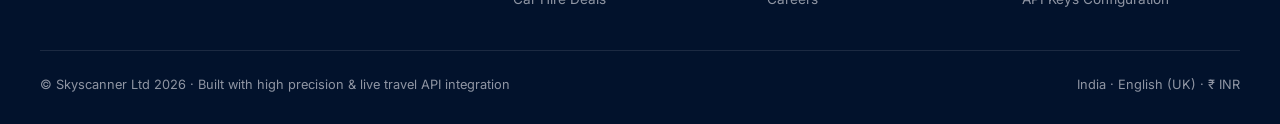
==== commit 4e96e27f: "Redesign navbar to clean Apple style, enlarge logo, and add local server script" ====
--- a/index.html
+++ b/index.html
@@ -43,69 +43,79 @@
   <!-- Top Global Loading Bar -->
   <div class="search-loading-bar" id="search-loading-bar"></div>
 
-  <!-- Skyscanner Header / Navigation Bar -->
+  <!-- Skyscanner Header / Navigation Bar (Apple Minimalist Style) -->
   <header class="sk-navbar">
     <div class="navbar-container">
       <div class="navbar-top-row">
         <!-- Logo -->
         <a href="#" class="brand-logo-link" id="brand-logo" aria-label="Skyscanner Homepage">
-          <svg class="brand-icon-svg" viewBox="0 0 40 40">
-            <circle cx="20" cy="20" r="18" fill="#0062E3" />
-            <path d="M20 7L24 16L33 20L24 24L20 33L16 24L7 20L16 16Z" fill="#FFFFFF" />
-            <circle cx="20" cy="20" r="4" fill="#00A698" />
+          <svg class="brand-icon-svg" viewBox="0 0 32 32" fill="none" xmlns="http://www.w3.org/2000/svg">
+            <circle cx="16" cy="16" r="14" fill="#0062E3" />
+            <path d="M16 6L19.2 13.2L26 16L19.2 18.8L16 26L12.8 18.8L6 16L12.8 13.2L16 6Z" fill="#FFFFFF" />
+            <circle cx="16" cy="16" r="3" fill="#00A698" />
           </svg>
-          <span class="brand-text">Skyscanner<span>.</span></span>
+          <span class="brand-text">Skyscanner</span>
         </a>
 
-        <!-- Main Search Category Tabs -->
+        <!-- Main Search Category Tabs (Clean Apple-Style text links) -->
         <ul class="nav-tabs-list" role="tablist">
           <li>
             <a href="#flights" class="sk-nav-tab active" data-tab="flights" id="tab-flights" role="tab"
               aria-selected="true">
-              <span class="nav-tab-icon">✈️</span>
-              <span>Flights</span>
+              Flights
             </a>
           </li>
           <li>
             <a href="#hotels" class="sk-nav-tab" data-tab="hotels" id="tab-hotels" role="tab" aria-selected="false">
-              <span class="nav-tab-icon">🏨</span>
-              <span>Hotels</span>
+              Hotels
             </a>
           </li>
           <li>
             <a href="#cars" class="sk-nav-tab" data-tab="cars" id="tab-cars" role="tab" aria-selected="false">
-              <span class="nav-tab-icon">🚗</span>
-              <span>Car hire</span>
+              Car hire
+            </a>
+          </li>
+          <li>
+            <a href="#explore-destinations-grid" class="sk-nav-link" id="tab-explore">
+              Explore
+            </a>
+          </li>
+          <li>
+            <button type="button" class="sk-nav-link-btn" id="btn-api-settings"
+              title="Manage Travel APIs & Live Flight Services">
+              Services
+            </button>
+          </li>
+          <li>
+            <a href="#flights" class="sk-nav-link" id="btn-nav-support" title="Help & Support">
+              Support
             </a>
           </li>
         </ul>
 
         <!-- Right Action Controls -->
         <div class="navbar-actions">
-          <!-- Essential Free API Settings Button -->
-          <button class="nav-action-btn btn-api-pill" id="btn-api-settings"
-            title="Manage Free Travel APIs & Live Flight Keys">
-            <span class="api-btn-icon">⚡</span>
-            <span class="api-btn-label">services</span>
-          </button>
-
           <!-- Currency & Country Selector -->
           <button class="nav-action-btn" id="nav-currency-btn" title="Change country, currency, and language">
             <span class="curr-flag-symbol">🇮🇳 ₹</span>
-            <span class="nav-curr-code"> · INR</span>
+            <span class="nav-curr-code">INR</span>
           </button>
 
           <!-- Saved Trips / Favourites -->
           <button class="nav-action-btn btn-saved-trips" id="btn-saved-trips" title="View saved flights and trips">
-            <span>❤️</span>
-            <span class="nav-saved-label">Saved</span>
+            <svg class="nav-icon-svg" viewBox="0 0 24 24" fill="none" stroke="currentColor">
+              <path d="M20.84 4.61a5.5 5.5 0 0 0-7.78 0L12 5.67l-1.06-1.06a5.5 5.5 0 0 0-7.78 7.78l1.06 1.06L12 21.23l7.78-7.78 1.06-1.06a5.5 5.5 0 0 0 0-7.78z" />
+            </svg>
             <span class="saved-badge" id="saved-count-badge" style="display: none;">0</span>
           </button>
 
           <!-- Log in -->
           <button class="nav-action-btn btn-nav-login" id="btn-login" title="User Login">
-            <span class="nav-login-icon">👤</span>
-            <span class="nav-login-label">Log in</span>
+            <svg class="nav-icon-svg" viewBox="0 0 24 24" fill="none" stroke="currentColor">
+              <path d="M20 21v-2a4 4 0 0 0-4-4H8a4 4 0 0 0-4 4v2" />
+              <circle cx="12" cy="7" r="4" />
+            </svg>
+            <span class="nav-login-label">Sign in</span>
           </button>
         </div>
       </div>
@@ -115,19 +125,16 @@
         <ul class="nav-tabs-list mobile-tabs-list" role="tablist">
           <li>
             <a href="#flights" class="sk-nav-tab active" data-tab="flights" role="tab" aria-selected="true">
-              <span class="nav-tab-icon">✈️</span>
               <span>Flights</span>
             </a>
           </li>
           <li>
             <a href="#hotels" class="sk-nav-tab" data-tab="hotels" role="tab" aria-selected="false">
-              <span class="nav-tab-icon">🏨</span>
               <span>Hotels</span>
             </a>
           </li>
           <li>
             <a href="#cars" class="sk-nav-tab" data-tab="cars" role="tab" aria-selected="false">
-              <span class="nav-tab-icon">🚗</span>
               <span>Car hire</span>
             </a>
           </li>
--- a/styles/navbar.css
+++ b/styles/navbar.css
@@ -1,18 +1,23 @@
 /* ========================================================
-   SKYSCANNER NAVBAR STYLES
+   SKYSCANNER APPLE-STYLE CLEAN NAVBAR & PROMO RIBBON
+   Ultra-clean, minimalist navigation inspired by Apple.com
    ======================================================== */
 
 .sk-navbar {
-  background-color: var(--sk-navy-main);
-  color: var(--sk-text-white);
+  background-color: rgba(255, 255, 255, 0.85);
+  backdrop-filter: blur(20px) saturate(180%);
+  -webkit-backdrop-filter: blur(20px) saturate(180%);
+  color: #1d1d1f;
   padding: 0;
-  position: relative;
-  z-index: 100;
-  box-shadow: var(--shadow-sm);
+  position: sticky;
+  top: 0;
+  z-index: 1000;
+  border-bottom: 1px solid rgba(0, 0, 0, 0.08);
+  transition: background-color 0.3s ease, border-color 0.3s ease;
 }
 
 .navbar-container {
-  max-width: 1240px;
+  max-width: 1024px;
   margin: 0 auto;
   padding: 0 20px;
 }
@@ -21,145 +26,241 @@
   display: flex;
   align-items: center;
   justify-content: space-between;
-  height: 64px;
-}
-
-/* Brand Logo */
+  height: 48px;
+}
+
+/* Brand Logo (Apple Minimalist Style - Enhanced Size) */
 .brand-logo-link {
   display: flex;
   align-items: center;
-  gap: 10px;
-  text-decoration: none;
+  gap: 8px;
+  text-decoration: none;
+  color: #1d1d1f;
+  transition: opacity 0.2s cubic-bezier(0.25, 0.1, 0.25, 1);
+  padding: 4px 0;
+}
+
+.brand-logo-link:hover {
+  opacity: 0.85;
+}
+
+.brand-icon-svg {
+  width: 28px;
+  height: 28px;
+  flex-shrink: 0;
+}
+
+.brand-text {
+  font-family: -apple-system, BlinkMacSystemFont, 'SF Pro Display', 'Outfit', 'Helvetica Neue', Helvetica, Arial, sans-serif;
+  font-size: 1.18rem;
+  font-weight: 700;
+  letter-spacing: -0.025em;
+  color: #1d1d1f;
+}
+
+/* Center Nav Tabs & Links (Apple Clean Text Links) */
+.nav-tabs-list {
+  display: flex;
+  align-items: center;
+  gap: 32px;
+  list-style: none;
+  margin: 0;
+  padding: 0;
+}
+
+.sk-nav-tab,
+.sk-nav-link,
+.sk-nav-link-btn {
+  display: inline-flex;
+  align-items: center;
+  font-family: -apple-system, BlinkMacSystemFont, 'SF Pro Text', 'SF Pro Icons', 'Helvetica Neue', Helvetica, Arial, sans-serif;
+  font-size: 12px;
+  line-height: 1;
+  font-weight: 400;
+  letter-spacing: -0.01em;
+  color: rgba(0, 0, 0, 0.78);
+  text-decoration: none;
+  background: transparent;
+  border: none;
+  padding: 8px 0;
+  cursor: pointer;
+  opacity: 0.8;
+  transition: opacity 0.2s cubic-bezier(0.25, 0.1, 0.25, 1), color 0.2s ease;
+}
+
+.sk-nav-tab:hover,
+.sk-nav-link:hover,
+.sk-nav-link-btn:hover {
+  opacity: 1;
+  color: #000000;
+  text-decoration: none;
+}
+
+.sk-nav-tab.active {
+  opacity: 1;
+  color: #0062E3;
+  font-weight: 600;
+  position: relative;
+}
+
+.sk-nav-tab.active::after {
+  content: '';
+  position: absolute;
+  bottom: 0px;
+  left: 0;
+  right: 0;
+  height: 2px;
+  background-color: #0062E3;
+  border-radius: 2px;
+}
+
+/* Right Actions (Apple-Style Minimalist Icons & Controls) */
+.navbar-actions {
+  display: flex;
+  align-items: center;
+  gap: 16px;
+}
+
+.nav-action-btn {
+  background: transparent;
+  border: none;
+  color: rgba(0, 0, 0, 0.78);
+  padding: 4px 6px;
+  font-family: -apple-system, BlinkMacSystemFont, 'SF Pro Text', 'Helvetica Neue', sans-serif;
+  font-size: 12px;
+  font-weight: 400;
+  display: inline-flex;
+  align-items: center;
+  gap: 5px;
+  cursor: pointer;
+  opacity: 0.82;
+  transition: opacity 0.2s cubic-bezier(0.25, 0.1, 0.25, 1), color 0.15s ease;
+  position: relative;
+  text-decoration: none;
+}
+
+.nav-action-btn:hover {
+  opacity: 1;
+  color: #000;
+}
+
+.nav-icon-svg {
+  width: 15px;
+  height: 15px;
+  stroke: currentColor;
+  stroke-width: 1.8;
+  vertical-align: middle;
+}
+
+.curr-flag-symbol {
+  font-size: 12px;
+}
+
+.nav-curr-code {
+  font-size: 11px;
+  font-weight: 500;
+  letter-spacing: 0.02em;
+}
+
+.saved-badge {
+  background-color: #ff3b30;
   color: #fff;
-}
-
-.brand-icon-svg {
-  width: 32px;
-  height: 32px;
-  fill: #0062E3;
-}
-
-.brand-text {
-  font-family: 'Outfit', sans-serif;
-  font-size: 1.5rem;
-  font-weight: 800;
-  letter-spacing: -0.5px;
-  color: #fff;
-}
-
-.brand-text span {
-  color: #00A698;
-}
-
-/* Navigation Tabs (Flights, Hotels, Car hire) */
-.nav-tabs-list {
+  font-size: 9px;
+  font-weight: 700;
+  padding: 1px 5px;
+  border-radius: 10px;
+  min-width: 14px;
+  text-align: center;
+  line-height: 1.2;
+}
+
+.btn-nav-login {
+  background: transparent;
+  border: none;
+  color: rgba(0, 0, 0, 0.85);
+  font-size: 12px;
+  font-weight: 500;
+  padding: 4px 6px;
+  border-radius: 0;
+}
+
+.btn-nav-login:hover {
+  background: transparent;
+  color: #0062E3;
+  opacity: 1;
+}
+
+/* Apple-Style User Profile in Navbar */
+.navbar-user-profile {
   display: flex;
   align-items: center;
   gap: 8px;
-  list-style: none;
-}
-
-.sk-nav-tab {
-  display: flex;
-  align-items: center;
-  gap: 8px;
-  padding: 10px 18px;
-  border-radius: var(--radius-full);
-  color: #FFFFFF;
-  text-decoration: none;
+  position: relative;
+}
+
+.navbar-user-profile .user-profile-btn {
+  background: rgba(0, 0, 0, 0.04);
+  border: 1px solid rgba(0, 0, 0, 0.08);
+  color: #1d1d1f;
+  padding: 2px 8px 2px 3px;
+  border-radius: 20px;
+  display: inline-flex;
+  align-items: center;
+  gap: 6px;
+  font-size: 12px;
+  font-weight: 500;
+  cursor: pointer;
+  transition: background 0.2s ease;
+}
+
+.navbar-user-profile .user-profile-btn:hover {
+  background: rgba(0, 0, 0, 0.08);
+}
+
+.navbar-user-profile .user-profile-avatar {
+  width: 22px;
+  height: 22px;
+  border-radius: 50%;
+  border: 1px solid rgba(0, 0, 0, 0.1);
+}
+
+.navbar-user-profile .user-profile-name {
+  font-size: 11px;
   font-weight: 600;
-  font-size: 0.95rem;
-  transition: all var(--transition-fast);
-  cursor: pointer;
-}
-
-.sk-nav-tab:hover {
-  background-color: rgba(255, 255, 255, 0.12);
-  text-decoration: none;
-}
-
-.sk-nav-tab.active {
-  background-color: var(--sk-blue-primary);
-  color: #fff;
-}
-
-.nav-tab-icon {
-  font-size: 1.1rem;
-}
-
-/* Right Nav Controls */
-.navbar-actions {
-  display: flex;
-  align-items: center;
-  gap: 12px;
-}
-
-.nav-action-btn {
-  background: transparent;
-  border: 1px solid rgba(255, 255, 255, 0.25);
-  color: #fff;
-  padding: 7px 14px;
-  border-radius: var(--radius-full);
-  font-size: 0.85rem;
-  font-weight: 500;
-  display: inline-flex;
-  align-items: center;
-  gap: 6px;
-  cursor: pointer;
-  transition: all var(--transition-fast);
-}
-
-.nav-action-btn:hover {
-  background-color: rgba(255, 255, 255, 0.1);
-  border-color: rgba(255, 255, 255, 0.5);
-}
-
-.btn-api-pill {
-  background: rgba(0, 166, 152, 0.2);
-  border-color: var(--sk-green-eco);
-  color: #5cf1e3;
-  font-weight: 600;
-}
-
-.btn-api-pill:hover {
-  background: rgba(0, 166, 152, 0.35);
-}
-
-.saved-badge {
-  background-color: var(--sk-coral-deal);
-  color: #fff;
-  font-size: 0.7rem;
+  color: #1d1d1f;
+  max-width: 80px;
+  overflow: hidden;
+  text-overflow: ellipsis;
+  white-space: nowrap;
+}
+
+.navbar-user-profile .user-profile-role-tag {
+  font-size: 9px;
+  padding: 1px 4px;
+  border-radius: 4px;
   font-weight: 700;
-  padding: 2px 6px;
-  border-radius: var(--radius-full);
-  margin-left: 2px;
-}
-
-.btn-nav-login {
-  background-color: transparent;
-  color: #fff;
-  border: 1.5px solid rgba(255, 255, 255, 0.4);
-  font-weight: 600;
-  border-radius: var(--radius-md);
-  padding: 6px 16px;
-}
-
-.btn-nav-login:hover {
-  background-color: #fff;
-  color: var(--sk-navy-main);
-}
-
-.api-btn-icon, .nav-login-icon {
-  font-size: 0.95rem;
-  line-height: 1;
-}
-
-/* Mobile Category Navigation Subbar */
+  text-transform: uppercase;
+}
+
+.navbar-user-profile #btn-open-admin-dash {
+  background: #FFF9E6 !important;
+  border: 1px solid #FFD54F !important;
+  color: #B78103 !important;
+  font-size: 11px !important;
+  font-weight: 700 !important;
+  padding: 2px 8px !important;
+  border-radius: 12px !important;
+  opacity: 1 !important;
+}
+
+
+
+/* Mobile Category Subbar */
 .navbar-mobile-subbar {
   display: none;
-  background-color: var(--sk-navy-deep);
-  border-top: 1px solid rgba(255, 255, 255, 0.08);
-  padding: 8px 0;
+  background-color: #f5f5f7;
+  border-bottom: 1px solid rgba(0, 0, 0, 0.08);
+  padding: 8px 12px;
   width: 100%;
 }
 
@@ -168,19 +269,24 @@
   align-items: center;
   justify-content: space-around;
   list-style: none;
-  padding: 0 4px;
+  padding: 0;
+  margin: 0;
   gap: 8px;
-  width: 100%;
-}
-
-.mobile-tabs-list li {
-  flex: 1;
 }
 
 .mobile-tabs-list .sk-nav-tab {
-  justify-content: center;
-  width: 100%;
-  padding: 8px 10px;
-  font-size: 0.88rem;
-  border-radius: var(--radius-full);
-}
+  padding: 6px 14px;
+  font-size: 13px;
+  color: #1d1d1f;
+  border-radius: 14px;
+}
+
+.mobile-tabs-list .sk-nav-tab.active {
+  background-color: rgba(0, 98, 227, 0.12);
+  color: #0062e3;
+  font-weight: 600;
+}
+
+.mobile-tabs-list .sk-nav-tab.active::after {
+  display: none;
+}
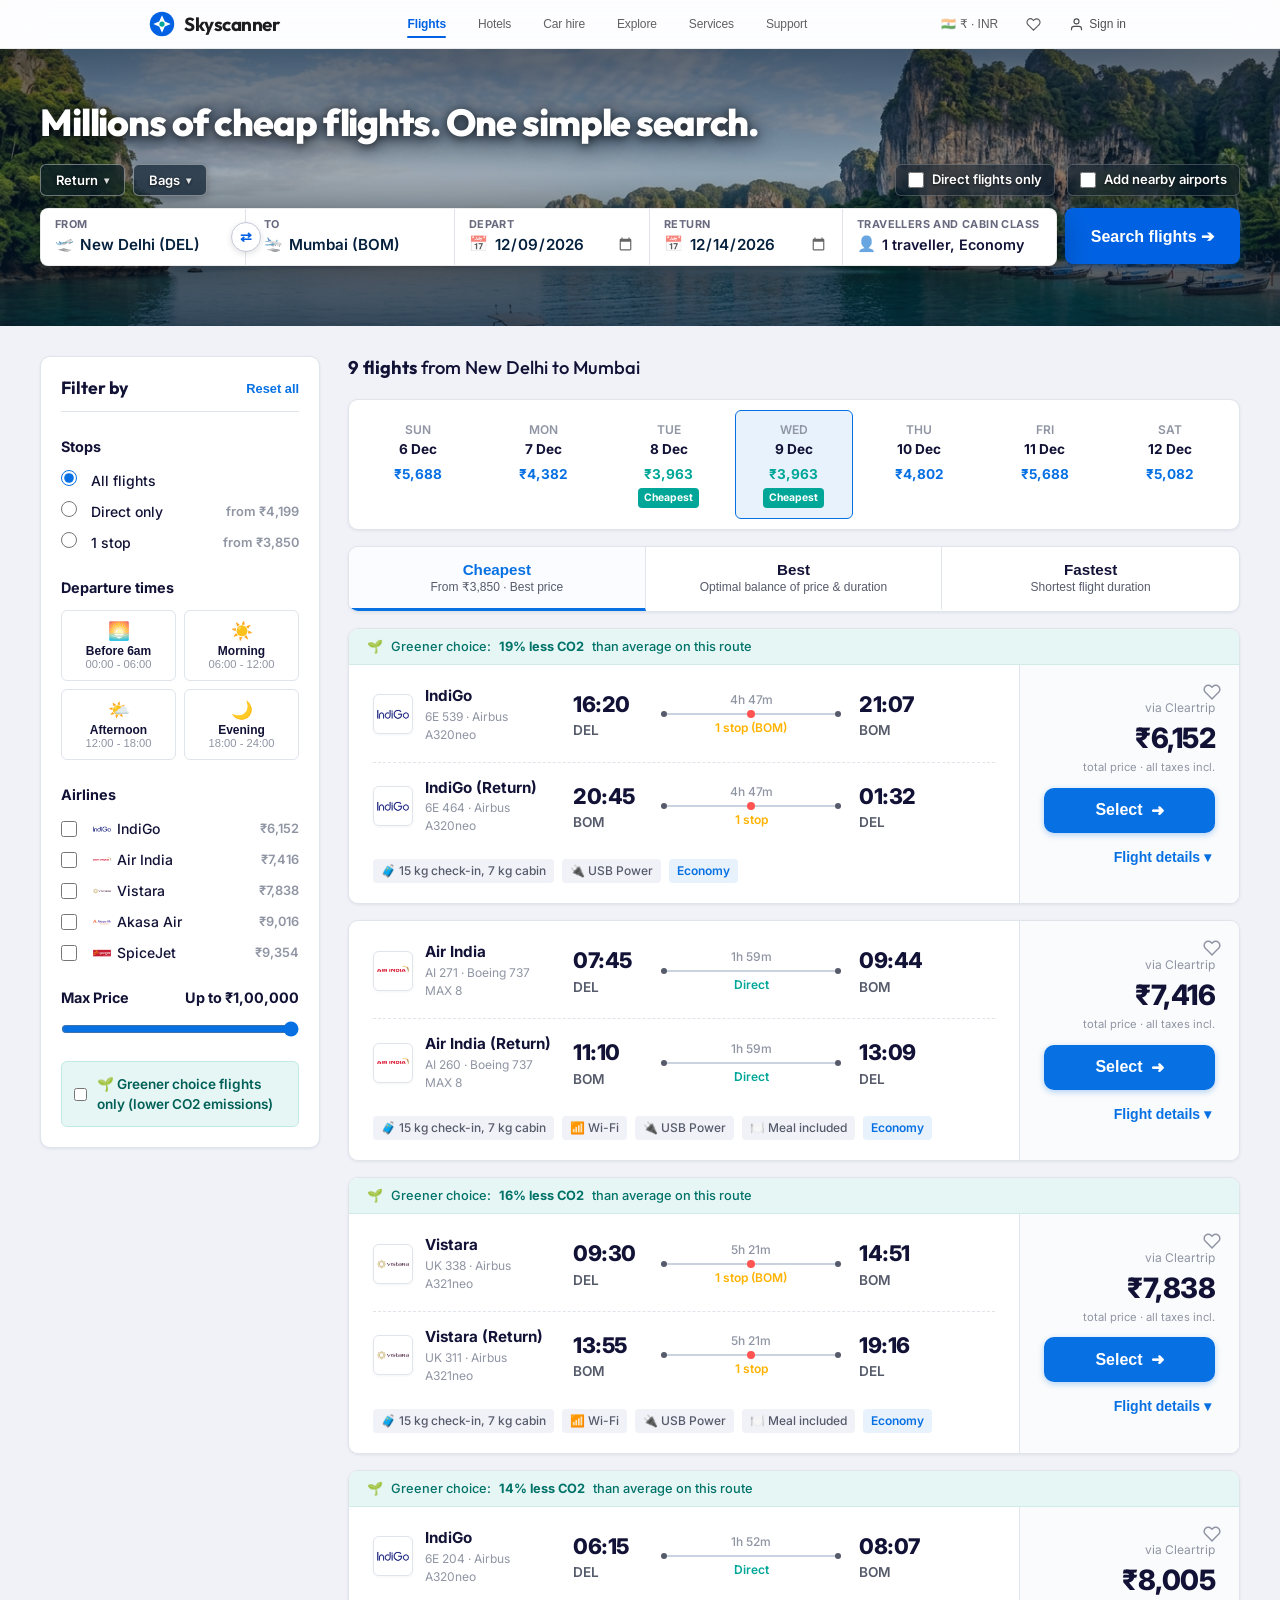
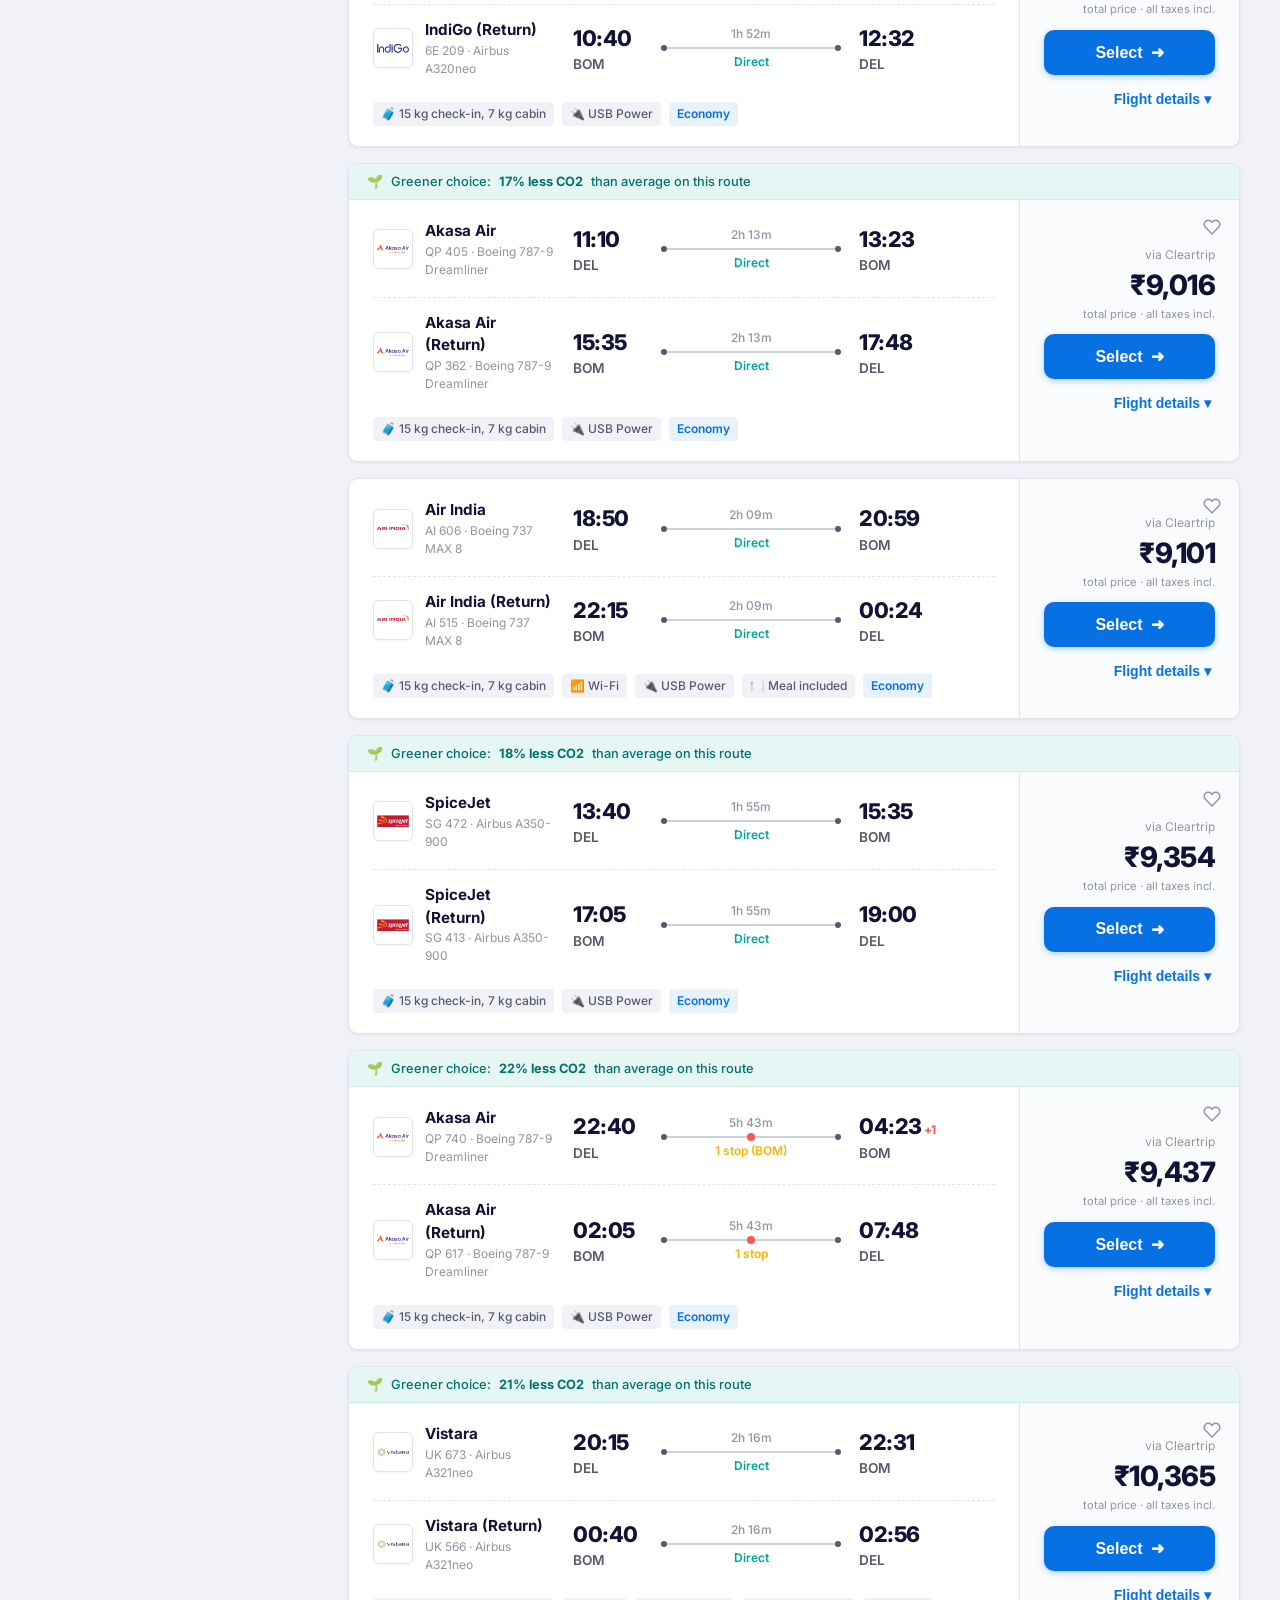
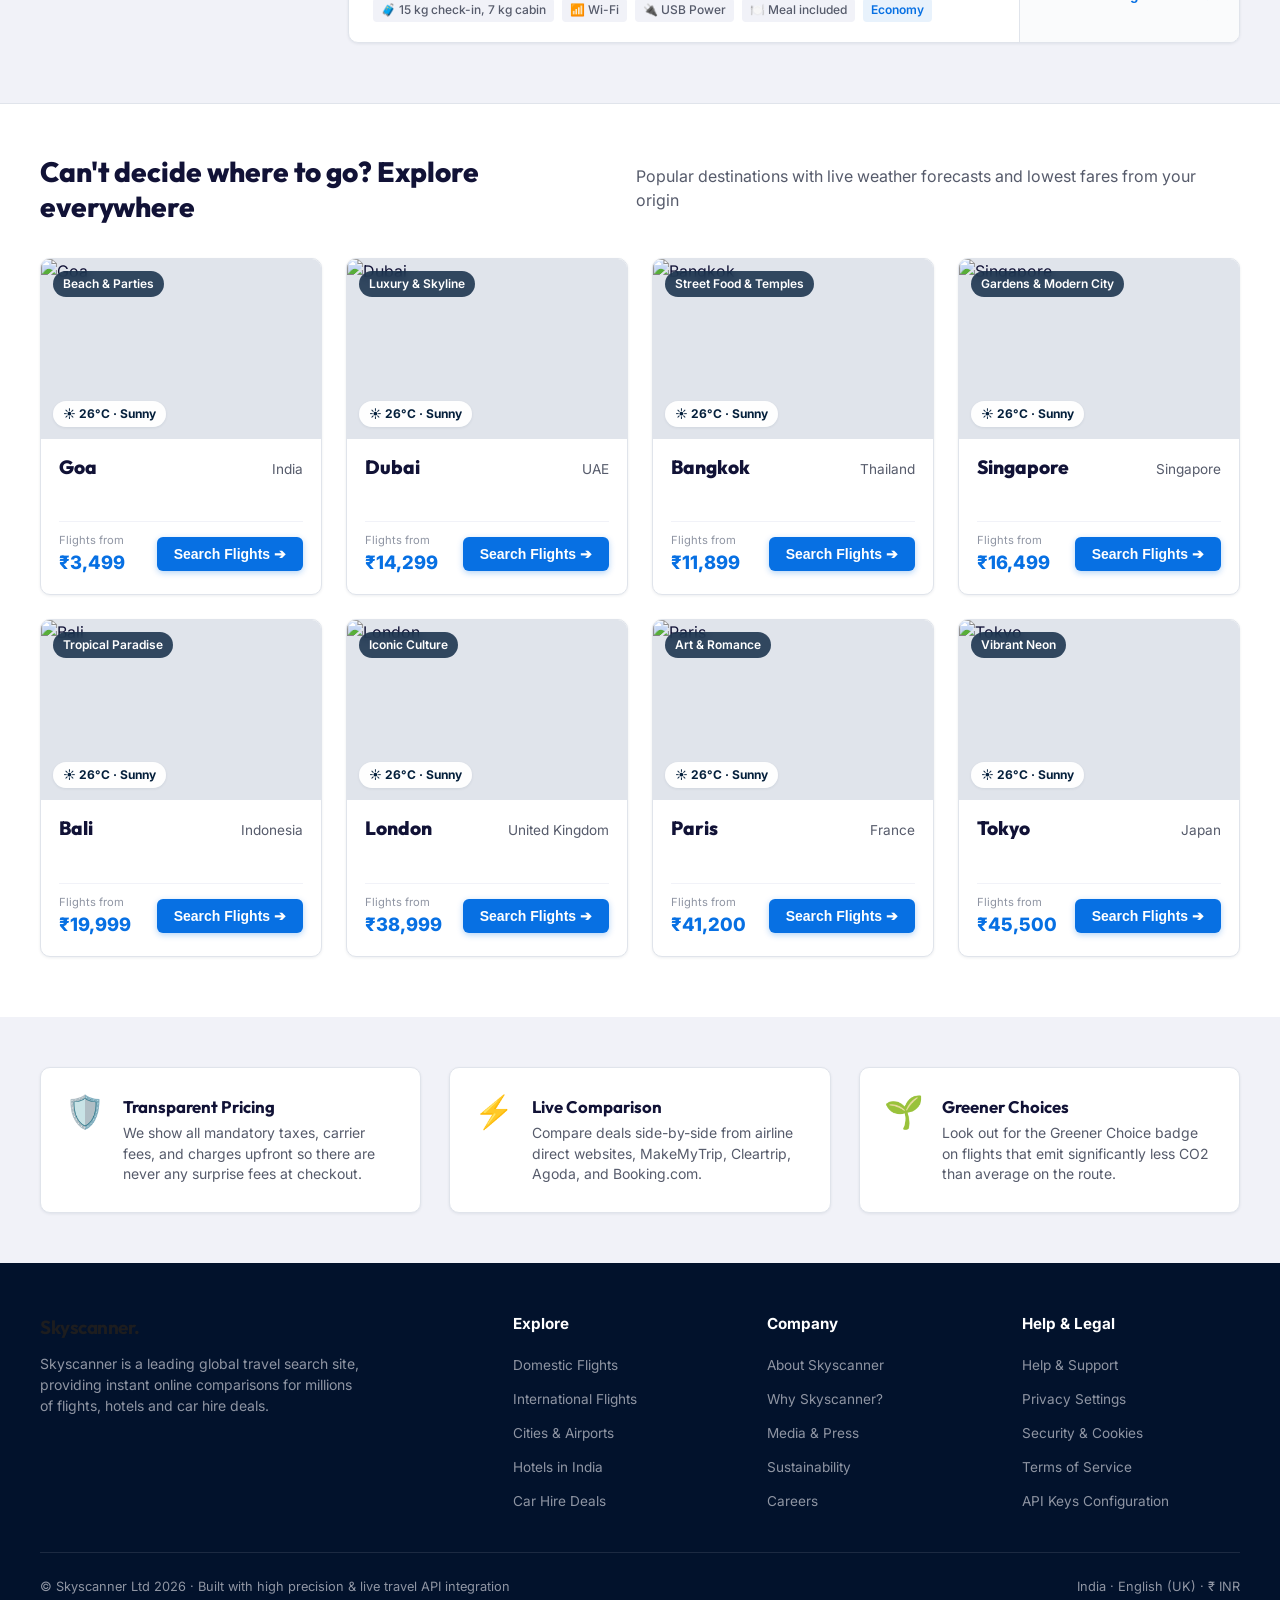
==== commit 0f6dec2e: "Redesign flight search area and add travel hero background" ====
--- a/index.html
+++ b/index.html
@@ -148,17 +148,50 @@
     <div class="container">
       <div class="hero-header-content">
         <h1 class="hero-main-title">Millions of cheap flights. One simple search.</h1>
-        <p class="hero-sub-title">Find the best deals from 1,200+ airlines and travel providers worldwide.</p>
       </div>
 
       <!-- Flights Search Widget -->
-      <div class="search-widget-card" id="flight-search-container">
-        <!-- Search Options Bar -->
+      <div class="search-widget-container" id="flight-search-container">
+        <!-- Search Options Bar (Directly on dark navy background) -->
         <div class="search-options-bar">
-          <div class="trip-type-group" role="radiogroup">
-            <button type="button" class="trip-type-btn active" data-trip="roundtrip" id="trip-roundtrip">Return</button>
-            <button type="button" class="trip-type-btn" data-trip="oneway" id="trip-oneway">One way</button>
-            <button type="button" class="trip-type-btn" data-trip="multicity" id="trip-multicity">Multi-city</button>
+          <div class="options-pills-row">
+            <!-- Return Dropdown Pill (Matches reference image) -->
+            <div class="pill-dropdown-wrap">
+              <button type="button" class="search-option-pill" id="btn-pill-trip-type" aria-haspopup="true">
+                <span id="pill-trip-type-label">Return</span>
+                <span class="pill-chevron">▾</span>
+              </button>
+              <div class="pill-dropdown-menu" id="pill-trip-dropdown">
+                <button type="button" class="pill-dropdown-item pill-trip-item trip-type-btn active" data-trip="roundtrip" id="trip-roundtrip">Return</button>
+                <button type="button" class="pill-dropdown-item pill-trip-item trip-type-btn" data-trip="oneway" id="trip-oneway">One way</button>
+                <button type="button" class="pill-dropdown-item pill-trip-item trip-type-btn" data-trip="multicity" id="trip-multicity">Multi-city</button>
+              </div>
+            </div>
+
+            <!-- Bags Dropdown Pill (Matches reference image) -->
+            <div class="pill-dropdown-wrap">
+              <button type="button" class="search-option-pill" id="btn-pill-bags" aria-haspopup="true">
+                <span id="pill-bags-label">Bags</span>
+                <span class="pill-chevron">▾</span>
+              </button>
+              <div class="pill-dropdown-menu bags-dropdown-panel" id="pill-bags-dropdown">
+                <div class="bags-dropdown-header">Cabin &amp; Checked Bags</div>
+                <div class="bags-option-row">
+                  <div>
+                    <div class="bags-title">Cabin bag</div>
+                    <div class="bags-subtitle">Under seat / overhead bin</div>
+                  </div>
+                  <span class="bags-status-tag tag-included">Included</span>
+                </div>
+                <div class="bags-option-row">
+                  <div>
+                    <div class="bags-title">Checked bag</div>
+                    <div class="bags-subtitle">15 kg – 20 kg standard</div>
+                  </div>
+                  <span class="bags-status-tag tag-standard">Standard</span>
+                </div>
+              </div>
+            </div>
           </div>
 
           <div class="search-checkboxes-group">
@@ -176,100 +209,105 @@
         <!-- Flight Search Form -->
         <form id="flight-search-form">
           <div class="search-inputs-grid">
-            <!-- Origin Airport -->
-            <div class="search-field-wrapper field-origin">
-              <label class="field-label" for="flight-origin-input">From</label>
-              <div class="field-input-box">
-                <span class="field-icon">🛫</span>
-                <input type="text" class="field-text-input" id="flight-origin-input"
-                  placeholder="Country, city or airport" autocomplete="off" required />
+            <!-- Connected Segmented Search Bar -->
+            <div class="search-segmented-bar">
+              <!-- Origin Airport -->
+              <div class="search-field-wrapper field-origin">
+                <label class="field-label" for="flight-origin-input">From</label>
+                <div class="field-input-box">
+                  <span class="field-icon">🛫</span>
+                  <input type="text" class="field-text-input" id="flight-origin-input"
+                    placeholder="Country, city or airport" autocomplete="off" required />
+                </div>
+                <div class="autocomplete-dropdown" id="flight-origin-dropdown"></div>
               </div>
-              <div class="autocomplete-dropdown" id="flight-origin-dropdown"></div>
-            </div>
-
-            <!-- Swap Airports Button -->
-            <button type="button" class="btn-swap-airports" id="btn-swap-airports" title="Swap origin and destination" aria-label="Swap origin and destination">
-              ⇄
-            </button>
-
-            <!-- Destination Airport -->
-            <div class="search-field-wrapper field-dest">
-              <label class="field-label" for="flight-dest-input">To</label>
-              <div class="field-input-box">
-                <span class="field-icon">🛬</span>
-                <input type="text" class="field-text-input" id="flight-dest-input"
-                  placeholder="Country, city or airport" autocomplete="off" required />
+
+              <!-- Swap Airports Button -->
+              <div class="swap-button-col">
+                <button type="button" class="btn-swap-airports" id="btn-swap-airports" title="Swap origin and destination" aria-label="Swap origin and destination">
+                  ⇄
+                </button>
               </div>
-              <div class="autocomplete-dropdown" id="flight-dest-dropdown"></div>
-            </div>
-
-            <!-- Depart Date -->
-            <div class="search-field-wrapper field-depart">
-              <label class="field-label" for="flight-depart-date">Depart</label>
-              <div class="field-input-box">
-                <span class="field-icon">📅</span>
-                <input type="date" class="field-text-input" id="flight-depart-date" required />
+
+              <!-- Destination Airport -->
+              <div class="search-field-wrapper field-dest">
+                <label class="field-label" for="flight-dest-input">To</label>
+                <div class="field-input-box">
+                  <span class="field-icon">🛬</span>
+                  <input type="text" class="field-text-input" id="flight-dest-input"
+                    placeholder="Country, city or airport" autocomplete="off" required />
+                </div>
+                <div class="autocomplete-dropdown" id="flight-dest-dropdown"></div>
               </div>
-            </div>
-
-            <!-- Return Date -->
-            <div class="search-field-wrapper field-return" id="return-date-container">
-              <label class="field-label" for="flight-return-date">Return</label>
-              <div class="field-input-box">
-                <span class="field-icon">📅</span>
-                <input type="date" class="field-text-input" id="flight-return-date" />
+
+              <!-- Depart Date -->
+              <div class="search-field-wrapper field-depart">
+                <label class="field-label" for="flight-depart-date">Depart</label>
+                <div class="field-input-box">
+                  <span class="field-icon">📅</span>
+                  <input type="date" class="field-text-input" id="flight-depart-date" required />
+                </div>
               </div>
-            </div>
-
-            <!-- Travellers & Cabin Class -->
-            <div class="search-field-wrapper field-travellers">
-              <label class="field-label">Travellers and cabin class</label>
-              <div class="field-input-box travellers-trigger-box" id="travellers-trigger">
-                <span class="field-icon">👤</span>
-                <span class="travellers-summary-text" id="travellers-summary">1 adult, Economy</span>
+
+              <!-- Return Date -->
+              <div class="search-field-wrapper field-return" id="return-date-container">
+                <label class="field-label" for="flight-return-date">Return</label>
+                <div class="field-input-box">
+                  <span class="field-icon">📅</span>
+                  <input type="date" class="field-text-input" id="flight-return-date" />
+                </div>
               </div>
 
-              <!-- Travellers Backdrop for Mobile -->
-              <div class="travellers-backdrop" id="travellers-backdrop"></div>
-
-              <!-- Travellers Popover Dropdown -->
-              <div class="travellers-popover" id="travellers-popover">
-                <div class="popover-stepper-row">
-                  <div class="stepper-label-col">
-                    <span class="stepper-title">Adults</span>
-                    <span class="stepper-subtitle">16+ years</span>
+              <!-- Travellers & Cabin Class -->
+              <div class="search-field-wrapper field-travellers">
+                <label class="field-label">Travellers and cabin class</label>
+                <div class="field-input-box travellers-trigger-box" id="travellers-trigger">
+                  <span class="field-icon">👤</span>
+                  <span class="travellers-summary-text" id="travellers-summary">1 adult, Economy</span>
+                </div>
+
+                <!-- Travellers Backdrop for Mobile -->
+                <div class="travellers-backdrop" id="travellers-backdrop"></div>
+
+                <!-- Travellers Popover Dropdown -->
+                <div class="travellers-popover" id="travellers-popover">
+                  <div class="popover-stepper-row">
+                    <div class="stepper-label-col">
+                      <span class="stepper-title">Adults</span>
+                      <span class="stepper-subtitle">16+ years</span>
+                    </div>
+                    <div class="stepper-controls">
+                      <button type="button" class="btn-stepper" id="btn-adults-minus">-</button>
+                      <span class="stepper-value" id="adults-count">1</span>
+                      <button type="button" class="btn-stepper" id="btn-adults-plus">+</button>
+                    </div>
                   </div>
-                  <div class="stepper-controls">
-                    <button type="button" class="btn-stepper" id="btn-adults-minus">-</button>
-                    <span class="stepper-value" id="adults-count">1</span>
-                    <button type="button" class="btn-stepper" id="btn-adults-plus">+</button>
+
+                  <div class="popover-stepper-row">
+                    <div class="stepper-label-col">
+                      <span class="stepper-title">Children</span>
+                      <span class="stepper-subtitle">0 to 15 years</span>
+                    </div>
+                    <div class="stepper-controls">
+                      <button type="button" class="btn-stepper" id="btn-children-minus">-</button>
+                      <span class="stepper-value" id="children-count">0</span>
+                      <button type="button" class="btn-stepper" id="btn-children-plus">+</button>
+                    </div>
                   </div>
-                </div>
-
-                <div class="popover-stepper-row">
-                  <div class="stepper-label-col">
-                    <span class="stepper-title">Children</span>
-                    <span class="stepper-subtitle">0 to 15 years</span>
+
+                  <div class="popover-cabin-classes">
+                    <div class="cabin-classes-title">Cabin Class</div>
+                    <div class="cabin-class-pills-list">
+                      <div class="cabin-class-pill active" data-class="Economy">Economy</div>
+                      <div class="cabin-class-pill" data-class="Premium Economy">Prem Economy</div>
+                      <div class="cabin-class-pill" data-class="Business">Business</div>
+                      <div class="cabin-class-pill" data-class="First Class">First Class</div>
+                    </div>
                   </div>
-                  <div class="stepper-controls">
-                    <button type="button" class="btn-stepper" id="btn-children-minus">-</button>
-                    <span class="stepper-value" id="children-count">0</span>
-                    <button type="button" class="btn-stepper" id="btn-children-plus">+</button>
-                  </div>
-                </div>
-
-                <div class="popover-cabin-classes">
-                  <div class="cabin-classes-title">Cabin Class</div>
-                  <div class="cabin-class-pills-list">
-                    <div class="cabin-class-pill active" data-class="Economy">Economy</div>
-                    <div class="cabin-class-pill" data-class="Premium Economy">Prem Economy</div>
-                    <div class="cabin-class-pill" data-class="Business">Business</div>
-                    <div class="cabin-class-pill" data-class="First Class">First Class</div>
-                  </div>
-                </div>
-
-                <button type="button" class="btn btn-primary btn-sm" id="btn-done-travellers"
-                  style="width: 100%;">Done</button>
+
+                  <button type="button" class="btn btn-primary btn-sm" id="btn-done-travellers"
+                    style="width: 100%;">Done</button>
+                </div>
               </div>
             </div>
 
--- a/styles/hero-search.css
+++ b/styles/hero-search.css
@@ -1,153 +1,359 @@
 /* ========================================================
    SKYSCANNER HERO & SEARCH CARD STYLES
+   Matches Official Clean Midnight Navy & Segmented Input Bar
    ======================================================== */
 
 .hero-banner-section {
-  background: linear-gradient(180deg, var(--sk-navy-main) 0%, var(--sk-navy-light) 65%, #184271 100%);
-  padding: 40px 0 55px;
   position: relative;
+  background-color: #05203C;
+  background-image:
+    linear-gradient(180deg, rgba(3, 18, 36, 0.65) 0%, rgba(5, 32, 60, 0.38) 45%, rgba(4, 23, 44, 0.78) 100%),
+    url('../images/travel-hero-bg.jpg');
+  background-size: cover;
+  background-position: center 36%;
+  background-repeat: no-repeat;
+  padding: 52px 0 60px;
   color: #fff;
+  overflow: hidden;
 }
 
 .hero-header-content {
-  margin-bottom: 24px;
+  margin-bottom: 20px;
 }
 
 .hero-main-title {
-  font-size: 2.25rem;
+  font-family: -apple-system, BlinkMacSystemFont, 'SF Pro Display', 'Outfit', 'Inter', 'Helvetica Neue', sans-serif;
+  font-size: 2.35rem;
   font-weight: 800;
-  color: #fff;
-  letter-spacing: -0.5px;
-  margin-bottom: 6px;
-}
-
-.hero-sub-title {
-  font-size: 1.05rem;
-  color: #CBD2DF;
-  font-weight: 400;
-}
-
-/* The Search Widget Card */
+  color: #ffffff;
+  letter-spacing: -0.03em;
+  margin: 0;
+  line-height: 1.15;
+  text-shadow: 0 2px 10px rgba(0, 0, 0, 0.65), 0 4px 22px rgba(3, 18, 36, 0.85);
+}
+
+/* The Search Widget Container (Transparent on dark navy) */
+.search-widget-container,
 .search-widget-card {
-  background-color: var(--sk-card-bg);
-  border-radius: var(--radius-lg);
-  box-shadow: var(--shadow-xl);
-  padding: 24px 28px 28px;
-  color: var(--sk-text-primary);
+  background: transparent;
+  padding: 0;
+  box-shadow: none;
   position: relative;
-}
-
-/* Search Controls Top Bar */
+  width: 100%;
+}
+
+/* Search Controls Top Bar (Directly on dark navy) */
 .search-options-bar {
   display: flex;
   align-items: center;
   justify-content: space-between;
   flex-wrap: wrap;
   gap: 16px;
-  margin-bottom: 20px;
-}
-
-.trip-type-group {
-  display: flex;
-  align-items: center;
-  background-color: #F1F2F8;
+  margin-bottom: 12px;
+}
+
+.options-pills-row {
+  display: flex;
+  align-items: center;
+  gap: 8px;
+}
+
+.pill-dropdown-wrap {
+  position: relative;
+}
+
+/* Exact Pill from Reference Image */
+.search-option-pill {
+  background-color: rgba(3, 20, 38, 0.65);
+  backdrop-filter: blur(10px);
+  -webkit-backdrop-filter: blur(10px);
+  border: 1px solid rgba(255, 255, 255, 0.40);
+  color: #ffffff;
+  border-radius: 6px;
+  padding: 7px 15px;
+  font-family: inherit;
+  font-size: 13px;
+  font-weight: 600;
+  display: inline-flex;
+  align-items: center;
+  gap: 6px;
+  cursor: pointer;
+  text-shadow: 0 1px 3px rgba(0, 0, 0, 0.65);
+  box-shadow: 0 2px 8px rgba(0, 0, 0, 0.25);
+  transition: all 0.2s ease;
+}
+
+.search-option-pill:hover {
+  background-color: rgba(3, 20, 38, 0.85);
+  border-color: rgba(255, 255, 255, 0.70);
+  transform: translateY(-1px);
+}
+
+.pill-chevron {
+  font-size: 10px;
+  opacity: 0.85;
+}
+
+/* Pill Dropdowns */
+.pill-dropdown-menu {
+  display: none;
+  position: absolute;
+  top: calc(100% + 6px);
+  left: 0;
+  background: #ffffff;
+  border-radius: 8px;
+  box-shadow: 0 8px 24px rgba(0, 0, 0, 0.2);
+  border: 1px solid rgba(0, 0, 0, 0.08);
+  min-width: 140px;
+  z-index: 100;
+  overflow: hidden;
   padding: 4px;
-  border-radius: var(--radius-full);
-}
-
-.trip-type-btn {
+}
+
+.pill-dropdown-menu.active {
+  display: block;
+}
+
+.pill-dropdown-item {
+  display: block;
+  width: 100%;
+  text-align: left;
+  padding: 8px 12px;
+  font-size: 13px;
+  font-weight: 500;
+  color: #1d1d1f;
+  border: none;
   background: transparent;
-  border: none;
-  padding: 6px 16px;
-  font-size: 0.875rem;
-  font-weight: 600;
-  color: var(--sk-text-secondary);
-  border-radius: var(--radius-full);
-  cursor: pointer;
-  transition: all var(--transition-fast);
-}
-
-.trip-type-btn.active {
-  background-color: #fff;
-  color: var(--sk-text-primary);
-  box-shadow: var(--shadow-sm);
+  border-radius: 4px;
+  cursor: pointer;
+  transition: background 0.15s ease;
+}
+
+.pill-dropdown-item:hover {
+  background: #f1f2f8;
+}
+
+.pill-dropdown-item.active {
+  background: rgba(0, 98, 227, 0.1);
+  color: #0062e3;
+  font-weight: 600;
+}
+
+/* Bags Dropdown */
+.bags-dropdown-panel {
+  min-width: 250px;
+  padding: 12px;
+}
+
+.bags-dropdown-header {
+  font-size: 11px;
+  font-weight: 700;
+  text-transform: uppercase;
+  color: #68697f;
+  margin-bottom: 8px;
+}
+
+.bags-option-row {
+  display: flex;
+  align-items: center;
+  justify-content: space-between;
+  padding: 8px 0;
+  border-bottom: 1px solid #f1f2f8;
+}
+
+.bags-option-row:last-child {
+  border-bottom: none;
+}
+
+.bags-title {
+  font-size: 13px;
+  font-weight: 600;
+  color: #1d1d1f;
+}
+
+.bags-subtitle {
+  font-size: 11px;
+  color: #68697f;
+}
+
+.bags-status-tag {
+  font-size: 11px;
+  font-weight: 600;
+  padding: 2px 6px;
+  border-radius: 4px;
+}
+
+.tag-included {
+  background: #E6F7F5;
+  color: #008779;
+}
+
+.tag-standard {
+  background: #EEF4FC;
+  color: #0062E3;
 }
 
 .search-checkboxes-group {
   display: flex;
   align-items: center;
-  gap: 20px;
+  gap: 12px;
 }
 
 .sk-checkbox-label {
   display: inline-flex;
   align-items: center;
   gap: 8px;
-  font-size: 0.875rem;
-  font-weight: 500;
-  color: var(--sk-text-secondary);
+  font-size: 13px;
+  font-weight: 600;
+  color: #ffffff;
   cursor: pointer;
   user-select: none;
+  background-color: rgba(3, 20, 38, 0.50);
+  backdrop-filter: blur(8px);
+  -webkit-backdrop-filter: blur(8px);
+  padding: 5px 12px;
+  border-radius: 6px;
+  border: 1px solid rgba(255, 255, 255, 0.22);
+  text-shadow: 0 1px 3px rgba(0, 0, 0, 0.7);
+  box-shadow: 0 2px 6px rgba(0, 0, 0, 0.2);
+  transition: all 0.2s ease;
+}
+
+.sk-checkbox-label:hover {
+  background-color: rgba(3, 20, 38, 0.72);
+  border-color: rgba(255, 255, 255, 0.45);
 }
 
 .sk-checkbox-label input[type="checkbox"] {
   width: 16px;
   height: 16px;
-  accent-color: var(--sk-blue-primary);
-  cursor: pointer;
-}
-
-/* Search Inputs Grid */
+  accent-color: #0062E3;
+  cursor: pointer;
+}
+
+/* Connected Segmented Search Inputs Bar */
 .search-inputs-grid {
-  display: grid;
-  grid-template-columns: 2.2fr auto 2.2fr 1.6fr 1.6fr 2.2fr auto;
+  display: flex;
+  align-items: stretch;
   gap: 8px;
-  align-items: flex-end;
+  width: 100%;
+}
+
+.search-segmented-bar {
+  display: flex;
+  flex: 1;
+  background: #ffffff;
+  border-radius: 8px;
+  box-shadow: 0 12px 36px rgba(0, 0, 0, 0.35), 0 2px 6px rgba(0, 0, 0, 0.12);
+  border: 1px solid rgba(0, 0, 0, 0.08);
+  position: relative;
 }
 
 .search-field-wrapper {
   position: relative;
   display: flex;
   flex-direction: column;
+  justify-content: center;
+  padding: 7px 14px;
+  border-right: 1px solid #e0e3eb;
+  background: #ffffff;
+  min-height: 56px;
+  box-sizing: border-box;
+  transition: background-color 0.15s ease;
+}
+
+.search-field-wrapper:focus-within {
+  background: #fbfcfe;
+}
+
+.search-field-wrapper.field-origin {
+  flex: 2;
+  border-top-left-radius: 8px;
+  border-bottom-left-radius: 8px;
+}
+
+.swap-button-col {
+  position: relative;
+  width: 0;
+  display: flex;
+  align-items: center;
+  justify-content: center;
+  z-index: 10;
+}
+
+.btn-swap-airports {
+  position: absolute;
+  width: 30px;
+  height: 30px;
+  border-radius: 50%;
+  background: #ffffff;
+  border: 1px solid #c4c8d8;
+  color: #0062E3;
+  font-size: 14px;
+  font-weight: 700;
+  display: flex;
+  align-items: center;
+  justify-content: center;
+  cursor: pointer;
+  box-shadow: 0 2px 6px rgba(0, 0, 0, 0.12);
+  transition: all 0.2s ease;
+}
+
+.btn-swap-airports:hover {
+  background: #eef4fc;
+  border-color: #0062E3;
+  transform: scale(1.08);
+}
+
+.btn-swap-airports.rotating {
+  transform: rotate(180deg);
+}
+
+.search-field-wrapper.field-dest {
+  flex: 2;
+  padding-left: 18px;
+}
+
+.search-field-wrapper.field-depart {
+  flex: 1.4;
+}
+
+.search-field-wrapper.field-return {
+  flex: 1.4;
+}
+
+.search-field-wrapper.field-travellers {
+  flex: 2.1;
+  border-right: none;
+  border-top-right-radius: 8px;
+  border-bottom-right-radius: 8px;
 }
 
 .field-label {
   display: block;
-  font-size: 0.72rem;
-  font-weight: 700;
-  color: var(--sk-text-secondary);
+  font-size: 0.68rem;
+  font-weight: 700;
+  color: #68697f;
   text-transform: uppercase;
   letter-spacing: 0.4px;
-  margin-bottom: 6px;
-  white-space: nowrap;
-  overflow: hidden;
-  text-overflow: ellipsis;
+  margin-bottom: 2px;
   line-height: 1.2;
 }
 
 .field-input-box {
   display: flex;
   align-items: center;
-  background-color: #fff;
-  border: 1.5px solid var(--sk-border-subtle);
-  border-radius: var(--radius-md);
-  padding: 8px 12px;
-  transition: border-color var(--transition-fast), box-shadow var(--transition-fast);
-  cursor: text;
-  height: 52px;
-  min-height: 52px;
-  box-sizing: border-box;
-}
-
-.field-input-box:focus-within {
-  border-color: var(--sk-border-focus);
-  box-shadow: 0 0 0 3px rgba(7, 112, 227, 0.15);
+  background: transparent;
+  border: none;
+  padding: 0;
+  height: auto;
+  min-height: unset;
 }
 
 .field-icon {
-  font-size: 1.1rem;
-  margin-right: 8px;
-  color: var(--sk-text-muted);
+  font-size: 0.95rem;
+  margin-right: 6px;
+  opacity: 0.65;
 }
 
 .field-text-input {
@@ -157,36 +363,23 @@
   width: 100%;
   font-size: 0.95rem;
   font-weight: 600;
-  color: var(--sk-text-primary);
+  color: #05203C;
   font-family: inherit;
-}
-
-/* Swap Airports Button */
-.btn-swap-airports {
-  width: 38px;
-  height: 38px;
-  border-radius: var(--radius-full);
-  background-color: #fff;
-  border: 1.5px solid var(--sk-border-subtle);
-  display: flex;
-  align-items: center;
-  justify-content: center;
-  cursor: pointer;
-  color: var(--sk-blue-primary);
-  transition: all var(--transition-fast);
-  box-shadow: var(--shadow-sm);
-  margin: 0 -4px 7px -4px;
-  align-self: flex-end;
-  z-index: 2;
-}
-
-.btn-swap-airports:hover {
-  background-color: var(--sk-blue-light);
-  border-color: var(--sk-blue-primary);
-}
-
-.btn-swap-airports.rotating {
-  transform: rotate(180deg);
+  padding: 0;
+}
+
+.field-text-input[type="date"] {
+  cursor: pointer;
+}
+
+.field-text-input[type="date"]::-webkit-calendar-picker-indicator {
+  cursor: pointer;
+  opacity: 0.6;
+  transition: opacity 0.2s ease;
+}
+
+.field-text-input[type="date"]::-webkit-calendar-picker-indicator:hover {
+  opacity: 1;
 }
 
 /* Autocomplete Dropdown */
@@ -404,22 +597,24 @@
 
 /* Search Submit Button */
 .btn-search-flights {
-  height: 52px;
-  padding: 0 24px;
+  height: 56px;
+  min-height: 56px;
+  padding: 0 26px;
   font-size: 1rem;
   font-weight: 700;
   white-space: nowrap;
-  align-self: flex-end;
-  border-radius: var(--radius-md);
+  align-self: stretch;
+  border-radius: 8px;
   box-sizing: border-box;
   display: inline-flex;
   align-items: center;
   justify-content: center;
   gap: 10px;
   cursor: pointer;
-  background-color: var(--sk-blue-primary);
+  background-color: #0062E3;
   color: #fff;
-  box-shadow: 0 2px 6px rgba(7, 112, 227, 0.3);
+  border: none;
+  box-shadow: 0 2px 8px rgba(0, 98, 227, 0.35);
   transition: all var(--transition-fast);
 }
 
--- a/styles/responsive.css
+++ b/styles/responsive.css
@@ -40,47 +40,11 @@
 @media (max-width: 1024px) {
   /* Search form 2-row layout on tablet */
   .search-inputs-grid {
-    grid-template-columns: 1fr auto 1fr;
-    grid-template-rows: auto auto;
+    flex-direction: column;
     gap: 12px;
-    align-items: flex-end;
-  }
-
-  .field-origin {
-    grid-column: 1;
-    grid-row: 1;
-  }
-
-  .btn-swap-airports {
-    grid-column: 2;
-    grid-row: 1;
-    margin: 0 2px 7px 2px;
-    align-self: flex-end;
-  }
-
-  .field-dest {
-    grid-column: 3;
-    grid-row: 1;
-  }
-
-  .field-depart {
-    grid-column: 1;
-    grid-row: 2;
-  }
-
-  .field-return {
-    grid-column: 3;
-    grid-row: 2;
-  }
-
-  .field-travellers {
-    grid-column: 1 / 3;
-    grid-row: 3;
   }
 
   .btn-search-flights {
-    grid-column: 3;
-    grid-row: 3;
     width: 100%;
     height: 52px;
   }
@@ -249,16 +213,27 @@
 
   /* Search Inputs Grid on Mobile */
   .search-inputs-grid {
+    display: flex;
+    flex-direction: column;
+    gap: 12px;
+    width: 100%;
+  }
+
+  .search-segmented-bar {
     display: grid;
     grid-template-columns: 1fr 1fr;
-    grid-template-rows: auto auto auto auto auto;
-    gap: 10px;
+    width: 100%;
     position: relative;
+    border-radius: 8px;
+    overflow: hidden;
+    background: #ffffff;
   }
 
   .field-origin {
     grid-column: 1 / -1;
-    grid-row: 1;
+    border-right: none;
+    border-bottom: 1px solid #e0e3eb;
+    border-radius: 8px 8px 0 0;
   }
 
   .field-origin .field-input-box {
@@ -266,20 +241,25 @@
   }
 
   /* Circular floating swap button between From and To */
-  .btn-swap-airports {
-    display: flex;
+  .swap-button-col {
     position: absolute;
     right: 14px;
     top: 56px;
+    width: 0;
+    height: 0;
     z-index: 10;
-    margin: 0;
+  }
+
+  .btn-swap-airports {
+    position: absolute;
+    right: 0;
+    top: 0;
     width: 36px;
     height: 36px;
     border-radius: 50%;
     background: #fff;
     border: 1.5px solid var(--sk-border-subtle);
     box-shadow: 0 2px 10px rgba(0, 0, 0, 0.16);
-    align-self: auto;
   }
 
   .btn-swap-airports:active {
@@ -288,30 +268,34 @@
 
   .field-dest {
     grid-column: 1 / -1;
-    grid-row: 2;
+    border-right: none;
+    border-bottom: 1px solid #e0e3eb;
+    padding-left: 14px !important;
   }
 
   /* Depart & Return side-by-side on row 3 */
   .field-depart {
     grid-column: 1;
-    grid-row: 3;
+    border-right: 1px solid #e0e3eb;
+    border-bottom: 1px solid #e0e3eb;
   }
 
   .field-return {
     grid-column: 2;
-    grid-row: 3;
+    border-right: none;
+    border-bottom: 1px solid #e0e3eb;
   }
 
   /* Travellers full width on row 4 */
   .field-travellers {
     grid-column: 1 / -1;
-    grid-row: 4;
+    border-right: none;
+    border-bottom: none;
+    border-radius: 0 0 8px 8px;
   }
 
   /* Search button full width on row 5 */
   .btn-search-flights {
-    grid-column: 1 / -1;
-    grid-row: 5;
     width: 100%;
     height: 50px;
     font-size: 1.05rem;
